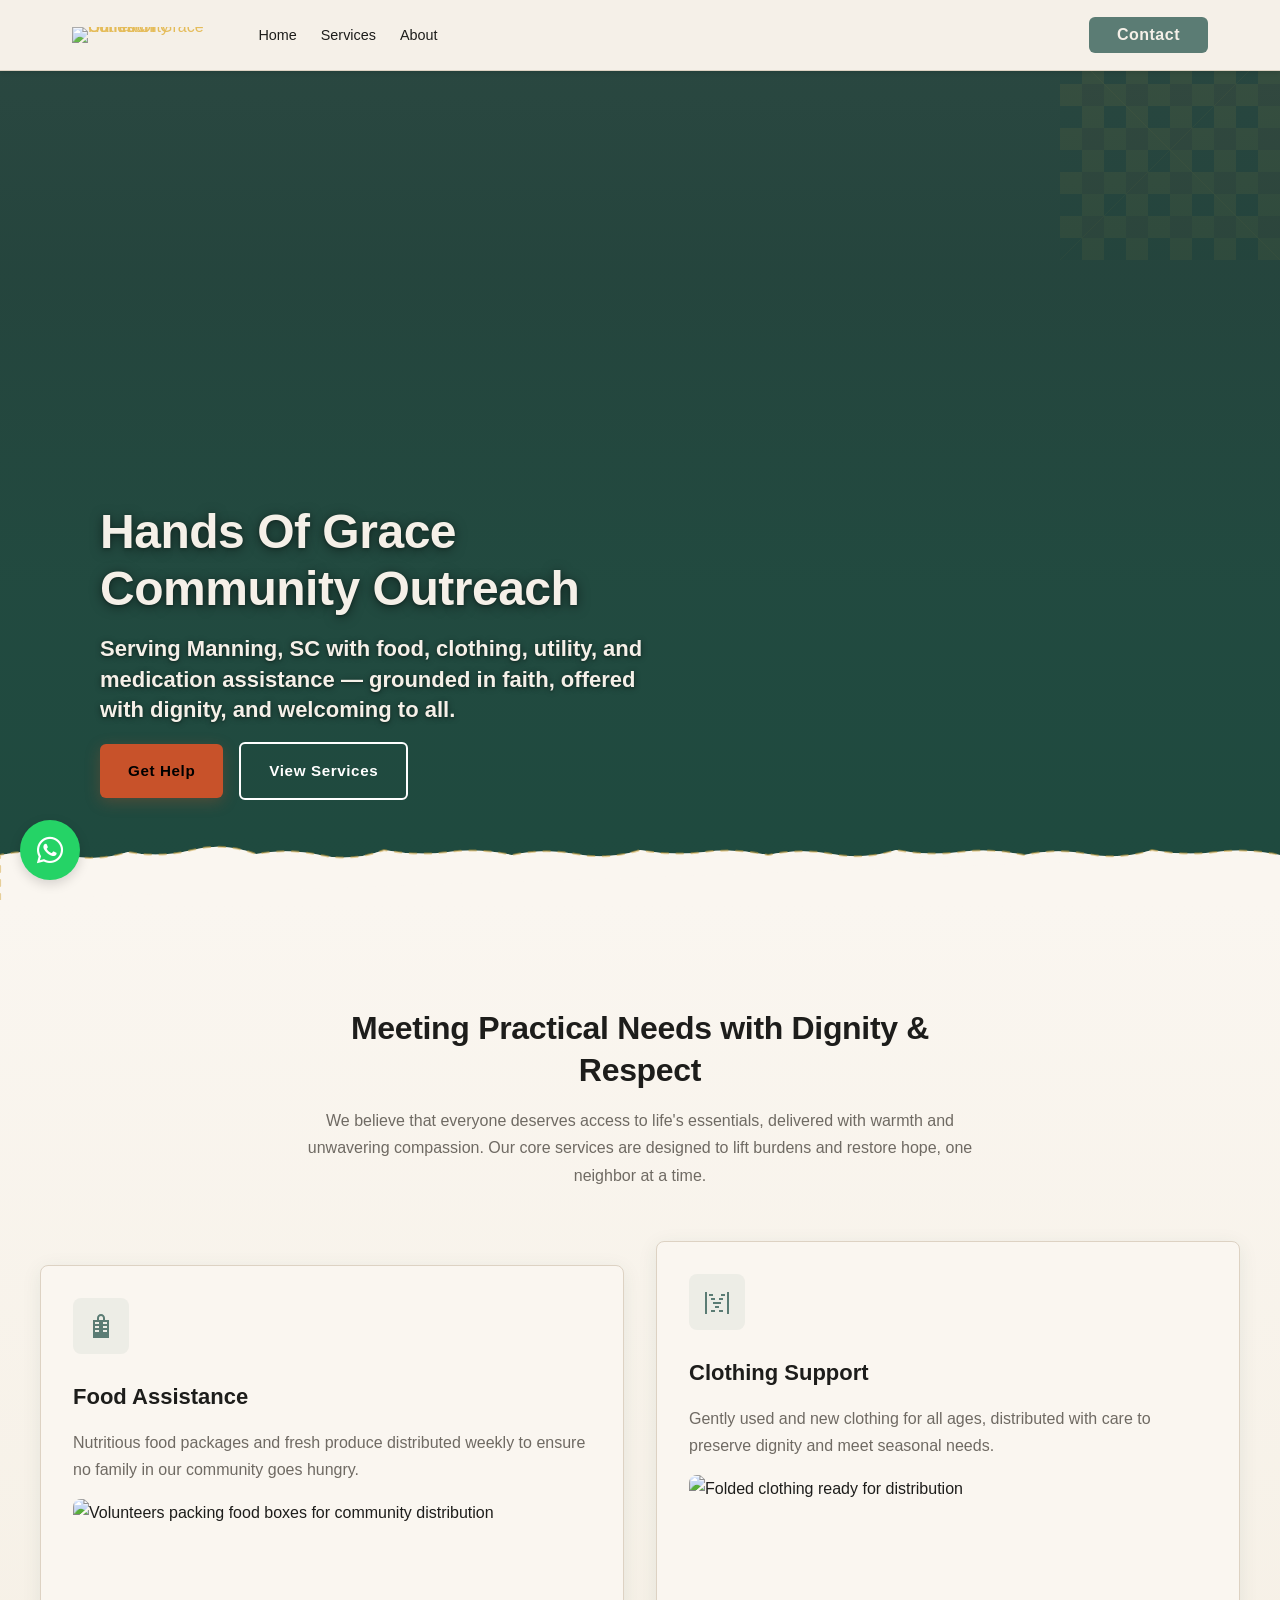
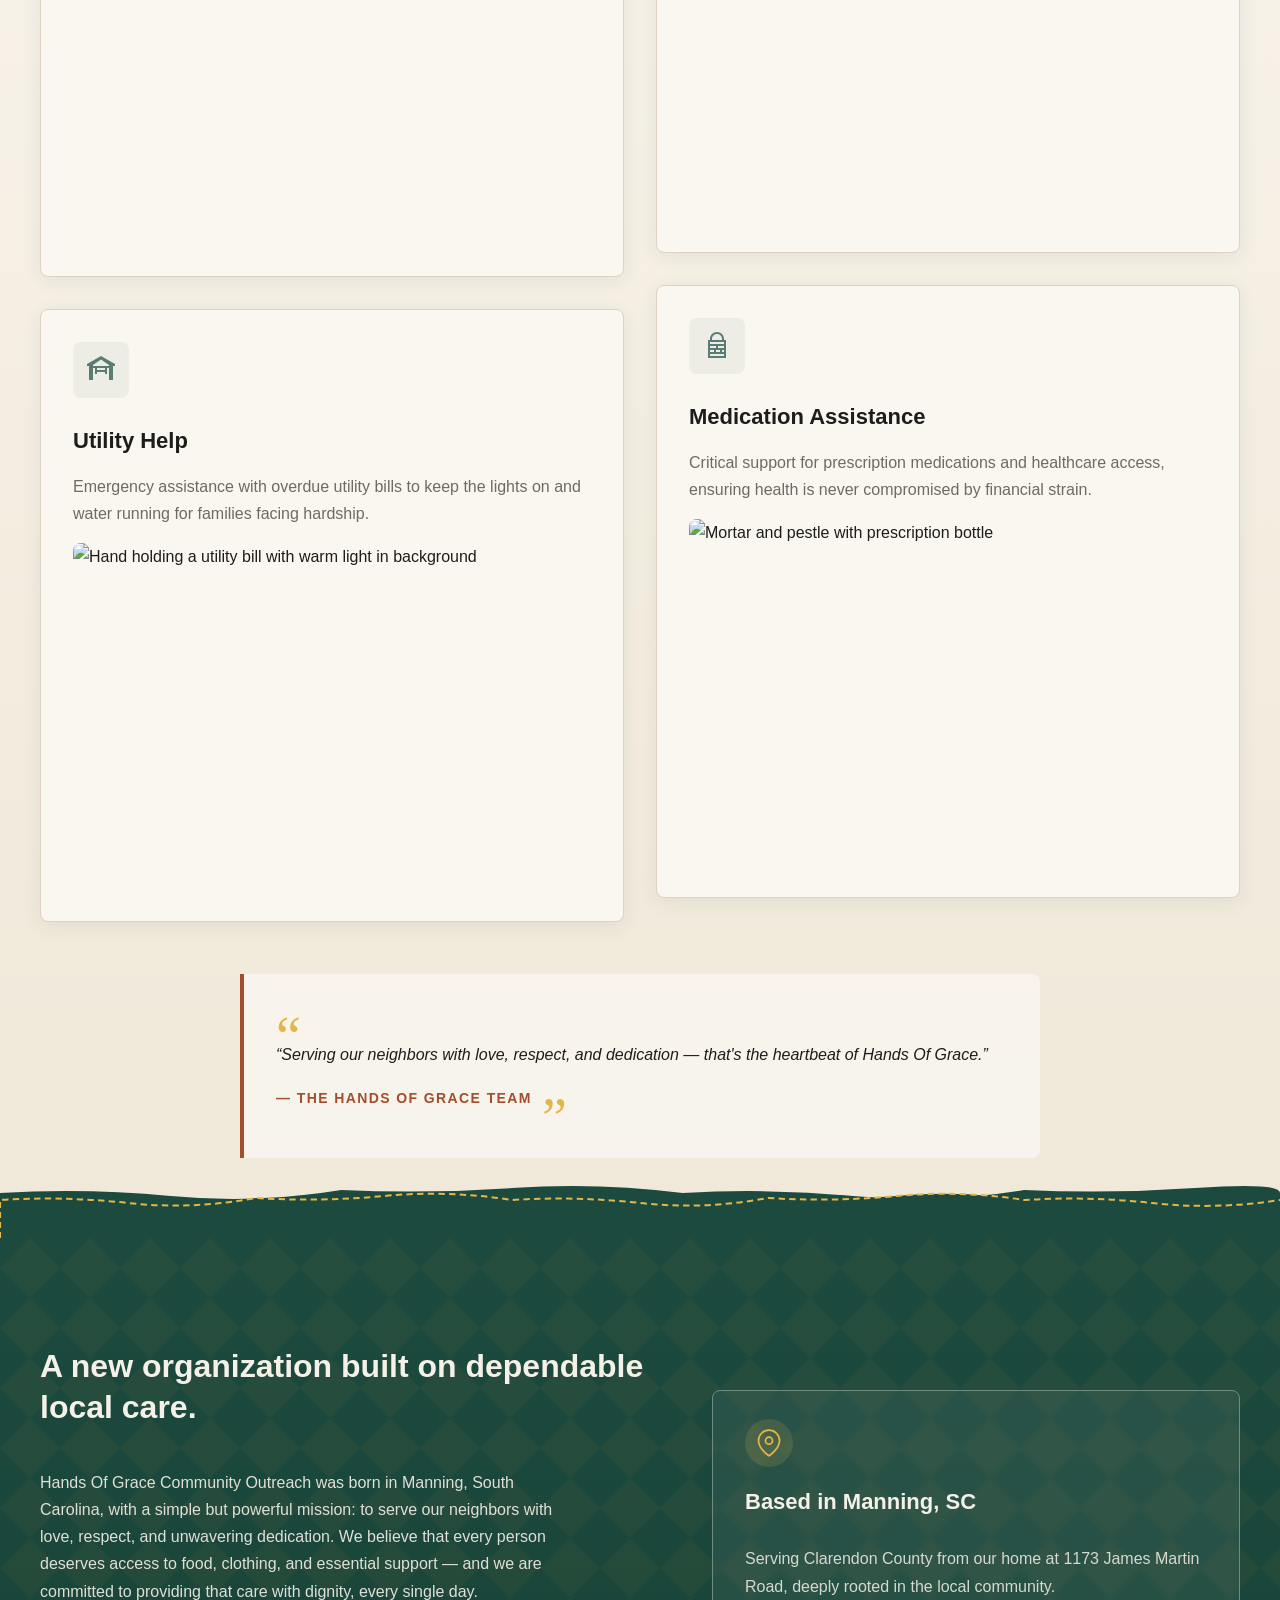
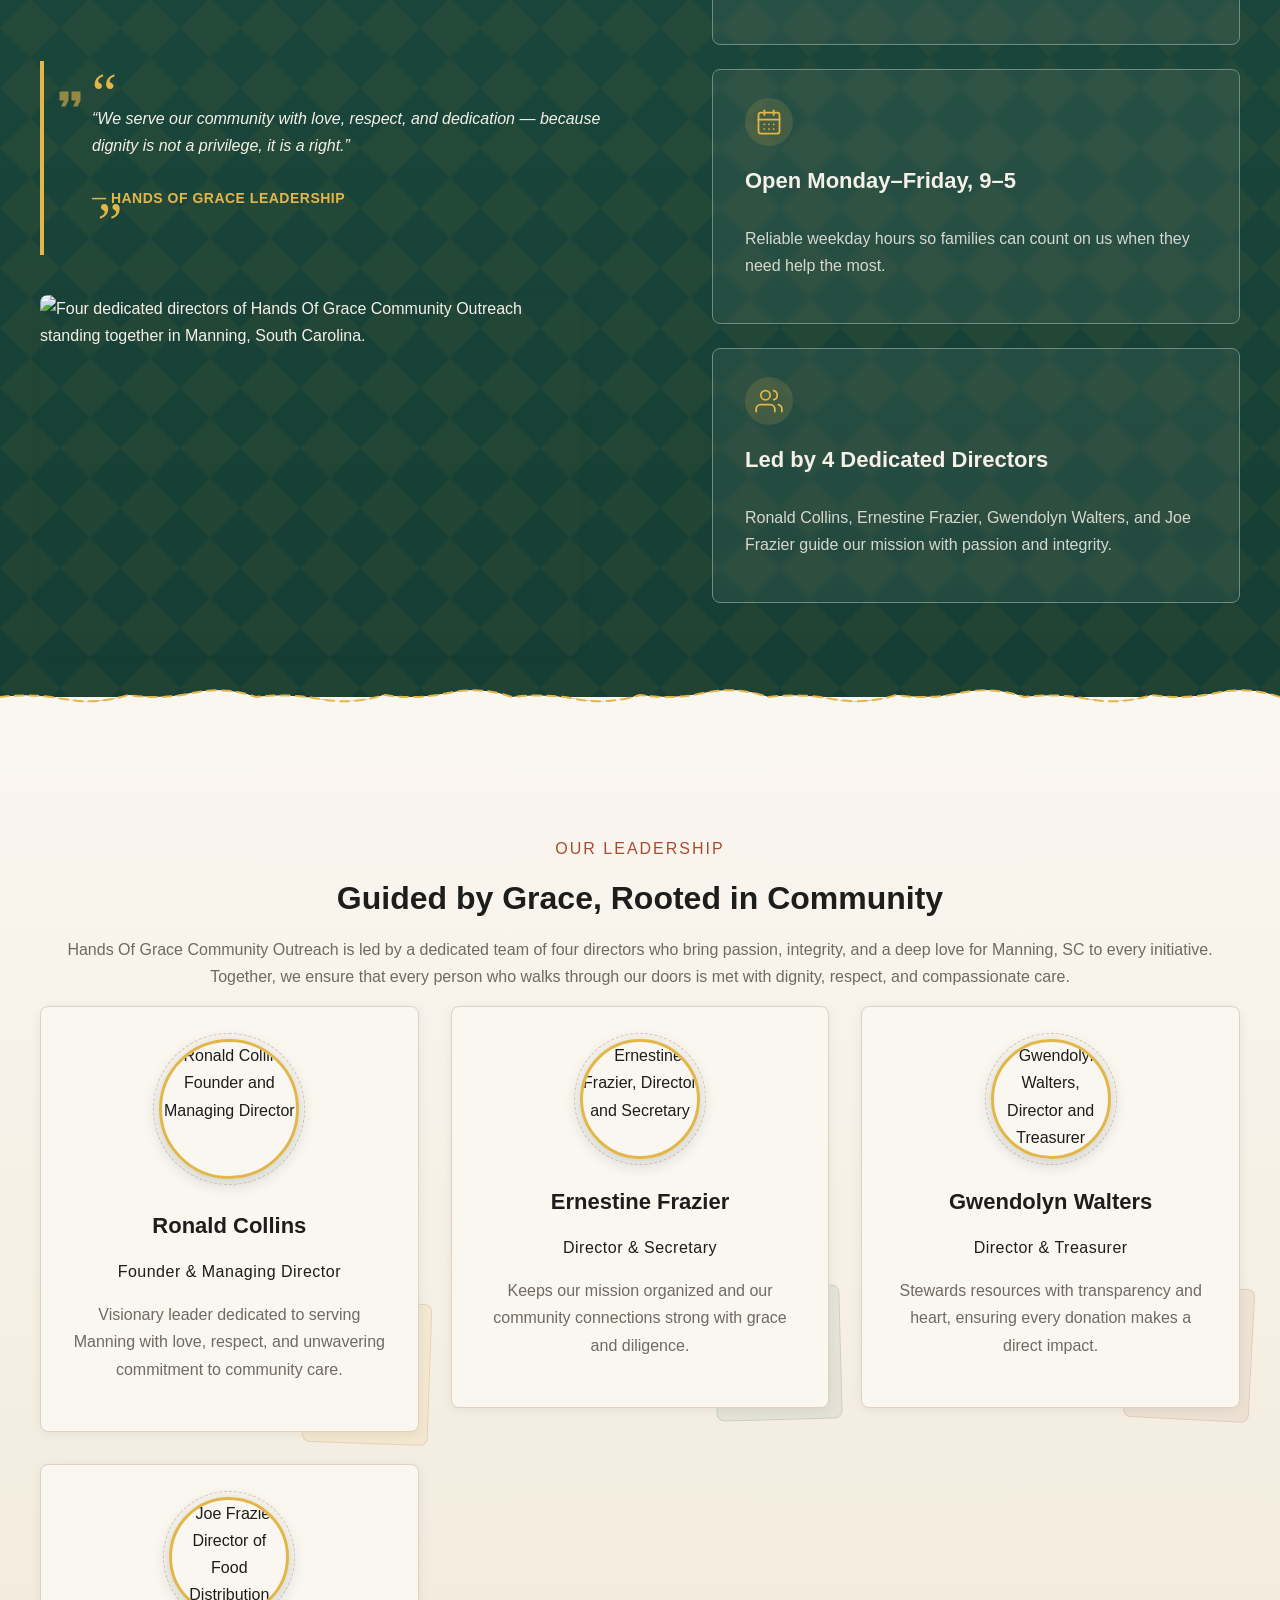
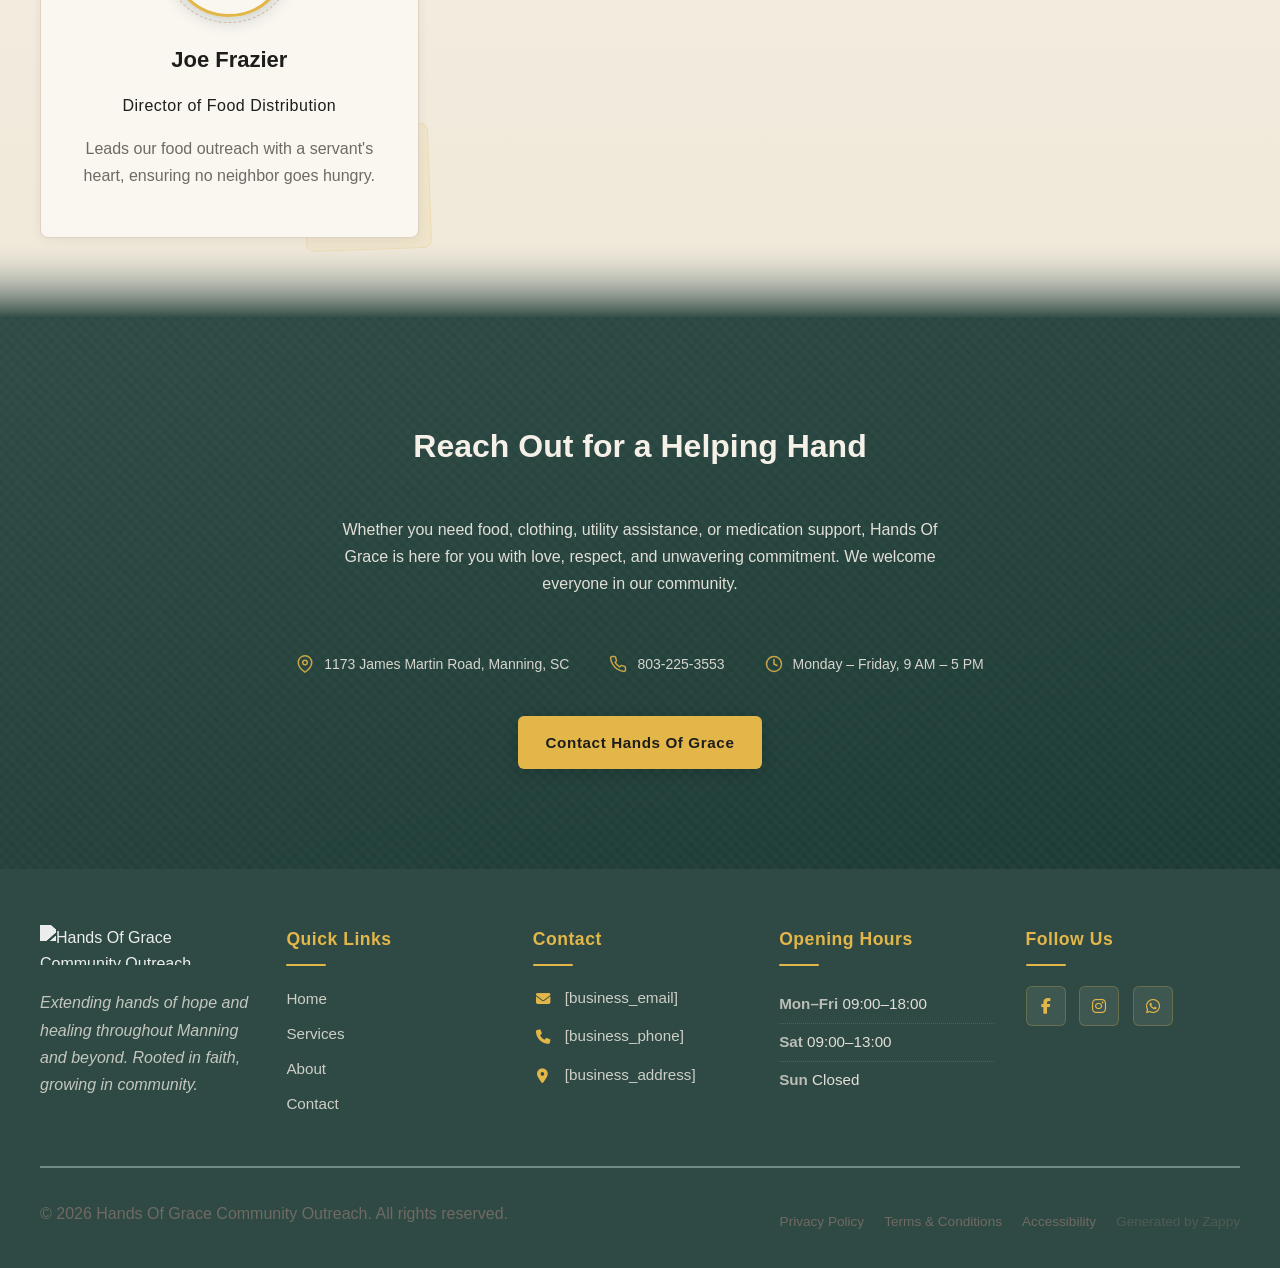
==== index.html @ a20f9c6c "Initial website commit" ====
<!DOCTYPE html>
<html lang="en">
<head>
    <meta charset="UTF-8">
    <meta name="viewport" content="width=device-width, initial-scale=1.0">
    <meta name="robots" content="index, follow">
    <title>Find Real Help &amp; Hope in Manning — Hands Of Grace Community Outreach</title>
    <meta name="description" content="Struggling to make ends meet? Hands Of Grace Community Outreach offers food, clothing, utility assistance, and medication help with dignity and love. Get support or volunteer today in Manning, SC.">
    <meta name="keywords" content="Community Outreach, Nonprofit / Social Services, food and clothing distribution, utility bill assistance Manning, faith-based community help">
    
    <!-- Favicons -->
    <link rel="icon" type="image/x-icon" href="/assets/favicon.ico">
    <link rel="icon" type="image/png" sizes="16x16" href="/assets/favicon-16x16.png">
    <link rel="icon" type="image/png" sizes="32x32" href="/assets/favicon-32x32.png">
    <link rel="icon" type="image/png" sizes="48x48" href="/assets/favicon-48x48.png">
    <link rel="icon" type="image/png" sizes="192x192" href="/assets/favicon-192x192.png">
    <link rel="icon" type="image/png" sizes="512x512" href="/assets/favicon-512x512.png">
    <link rel="apple-touch-icon" href="/assets/apple-touch-icon.png">
    <!-- Zappy Analytics -->
<script>
(function() {
  'use strict';
  
  // Configuration
  var config = {
    websiteId: 'fade9ce9-a3c8-4e25-b30e-6326c5cd1f2a',
    apiUrl: 'https://api.zappy5.com/api/analytics/track',
    sessionDuration: 30 * 60 * 1000, // 30 minutes
    visitorDuration: 30 * 24 * 60 * 60 * 1000, // 30 days
    trackPageViews: true,
    trackClicks: true,
    trackFormSubmissions: true
  };
  
  // Generate or retrieve persistent visitor ID (30 days)
  function getVisitorId() {
    var visitorKey = 'zappy_visitor_' + config.websiteId;
    var visitor = null;
    
    try {
      visitor = localStorage.getItem(visitorKey);
      if (visitor) {
        var visitorData = JSON.parse(visitor);
        var now = Date.now();
        
        // Check if visitor ID is still valid (30 days)
        if (now - visitorData.created < config.visitorDuration) {
          // Update last seen timestamp
          visitorData.lastSeen = now;
          localStorage.setItem(visitorKey, JSON.stringify(visitorData));
          return visitorData.id;
        }
      }
    } catch (e) {
      console.warn('Zappy Analytics: LocalStorage not available');
    }
    
    // Generate new visitor ID
    var newVisitorId = 'zv_' + Date.now() + '_' + Math.random().toString(36).substr(2, 9);
    
    try {
      localStorage.setItem(visitorKey, JSON.stringify({
        id: newVisitorId,
        created: Date.now(),
        lastSeen: Date.now()
      }));
    } catch (e) {
      // Continue without local storage
    }
    
    return newVisitorId;
  }
  
  // Generate or retrieve session ID (30 minutes)
  function getSessionId() {
    var sessionKey = 'zappy_session_' + config.websiteId;
    var session = null;
    
    try {
      session = sessionStorage.getItem(sessionKey);
      if (session) {
        var sessionData = JSON.parse(session);
        var now = Date.now();
        
        // Check if session is still valid
        if (now - sessionData.timestamp < config.sessionDuration) {
          // Update timestamp
          sessionData.timestamp = now;
          sessionStorage.setItem(sessionKey, JSON.stringify(sessionData));
          return sessionData.id;
        }
      }
    } catch (e) {
      console.warn('Zappy Analytics: SessionStorage not available');
    }
    
    // Generate new session ID
    var newSessionId = 'zs_' + Date.now() + '_' + Math.random().toString(36).substr(2, 9);
    
    try {
      sessionStorage.setItem(sessionKey, JSON.stringify({
        id: newSessionId,
        timestamp: Date.now()
      }));
    } catch (e) {
      // Continue without session storage
    }
    
    return newSessionId;
  }
  
  var visitorId = getVisitorId();
  var sessionId = getSessionId();
  
  // Track an event
  function trackEvent(eventType, data) {
    data = data || {};
    
    var eventData = {
      website_id: config.websiteId,
      event_type: eventType,
      page_path: window.location.pathname,
      referrer: document.referrer || 'direct',
      visitor_id: visitorId,
      session_id: sessionId,
      metadata: data
    };
    
    // Use sendBeacon if available (better for page unload events)
    if (navigator.sendBeacon) {
      var blob = new Blob([JSON.stringify(eventData)], { type: 'application/json' });
      navigator.sendBeacon(config.apiUrl, blob);
    } else {
      // Fallback to fetch
      fetch(config.apiUrl, {
        method: 'POST',
        headers: {
          'Content-Type': 'application/json'
        },
        body: JSON.stringify(eventData),
        keepalive: true
      }).catch(function(error) {
        console.warn('Zappy Analytics: Failed to track event', error);
      });
    }
  }
  
  // Track page view
  if (config.trackPageViews) {
    trackEvent('pageview', {
      title: document.title,
      url: window.location.href
    });
  }
  
  // Track clicks on important elements
  if (config.trackClicks) {
    document.addEventListener('click', function(e) {
      var target = e.target;
      
      // Track button clicks (counted as actions)
      if (target.tagName === 'BUTTON' || target.closest('button')) {
        var button = target.tagName === 'BUTTON' ? target : target.closest('button');
        trackEvent('click', {
          element: 'button',
          text: button.textContent.trim().substring(0, 100),
          id: button.id || null,
          class: button.className || null
        });
      }
      
      // Track link clicks (navigation - not counted as actions)
      else if (target.tagName === 'A' || target.closest('a')) {
        var link = target.tagName === 'A' ? target : target.closest('a');
        trackEvent('navigation', {
          element: 'link',
          text: link.textContent.trim().substring(0, 100),
          href: link.href,
          external: link.hostname !== window.location.hostname
        });
      }
    }, true);
  }
  
  // Track form submissions
  if (config.trackFormSubmissions) {
    document.addEventListener('submit', function(e) {
      var form = e.target;
      
      trackEvent('form_submit', {
        form_id: form.id || null,
        form_name: form.name || null,
        form_action: form.action || null,
        form_method: form.method || 'GET'
      });
    }, true);
  }
  
  // Track time on page (send on page unload)
  var pageLoadTime = Date.now();
  
  window.addEventListener('beforeunload', function() {
    var timeOnPage = Math.floor((Date.now() - pageLoadTime) / 1000); // in seconds
    
    trackEvent('page_unload', {
      time_on_page: timeOnPage,
      page_path: window.location.pathname
    });
  });
  
  // Expose tracking function globally for custom events
  window.zappyAnalytics = {
    track: trackEvent,
    getVisitorId: function() { return visitorId; },
    getSessionId: function() { return sessionId; }
  };
  
})();
</script>
<!-- End Zappy Analytics -->
    <meta property="og:title" content="Find Real Help &amp; Hope in Manning — Hands Of Grace Community Outreach">
    <meta property="og:description" content="Struggling to make ends meet? Hands Of Grace Community Outreach offers food, clothing, utility assistance, and medication help with dignity and love. Get support or volunteer today in Manning, SC.">
    <meta name="twitter:card" content="summary_large_image">
    <meta name="twitter:title" content="Find Real Help &amp; Hope in Manning — Hands Of Grace Community Outreach">
    <meta name="twitter:description" content="Struggling to make ends meet? Hands Of Grace Community Outreach offers food, clothing, utility assistance, and medication help with dignity and love. Get support or volunteer today in Manning, SC.">
    <meta property="og:type" content="website">
  <meta property="og:locale" content="en_US">
  
  
  
  
  
  <link rel="stylesheet" href="https://cdnjs.cloudflare.com/ajax/libs/font-awesome/6.4.0/css/all.min.css">
  <style>
    .skip-link { position: absolute; top: 0; left: 0; transform: translateY(-200%); padding: 12px 18px; background: var(--bg-dark, #1a1a1a); color: var(--text-light, #fff); font-weight: 600; border-radius: 0 0 8px 0; z-index: 10000; }
    .skip-link:focus { transform: none; outline: 2px solid var(--ring, #fff); outline-offset: 2px; }
    :focus-visible { outline: 2px solid var(--ring, currentColor); outline-offset: 3px; }
  </style>


  
    <!-- Favicons -->
    <link rel="icon" type="image/x-icon" href="/assets/favicon.ico">
    <link rel="icon" type="image/png" sizes="16x16" href="/assets/favicon-16x16.png">
    <link rel="icon" type="image/png" sizes="32x32" href="/assets/favicon-32x32.png">
    <link rel="icon" type="image/png" sizes="48x48" href="/assets/favicon-48x48.png">
    <link rel="icon" type="image/png" sizes="192x192" href="/assets/favicon-192x192.png">
    <link rel="icon" type="image/png" sizes="512x512" href="/assets/favicon-512x512.png">
    <link rel="apple-touch-icon" href="/assets/apple-touch-icon.png">
    <!-- Cookie Consent -->
    <link rel="stylesheet" href="https://cdn.jsdelivr.net/npm/vanilla-cookieconsent@3/dist/cookieconsent.css">
    <script src="https://cdn.jsdelivr.net/npm/vanilla-cookieconsent@3/dist/cookieconsent.umd.js"></script>
    <!-- Mickidum Accessibility Toolbar -->
    <script src="https://cdn.jsdelivr.net/gh/mickidum/acc_toolbar/acctoolbar/acctoolbar.min.js"></script>
    <link rel="stylesheet" href="/styles.css">
    <script>window.ZAPPY_WEBSITE_ID = "fade9ce9-a3c8-4e25-b30e-6326c5cd1f2a"; window.ZAPPY_API_BASE = "https://api.zappy5.com";</script>

    <style id="zappy-dropdown-submenu-styles">
      /* ========== DESKTOP DROPDOWN SUBMENU STYLES ========== */
      /* Base styles for dropdown submenus - parent must be positioned */
      .nav-menu li:has(.sub-menu), nav li:has(.sub-menu), .navbar li:has(.sub-menu), #navMenu li:has(.sub-menu) { position: relative; }
      /* Submenu base - hidden by default */
      .nav-menu .sub-menu, nav .sub-menu, .navbar .sub-menu, #navMenu .sub-menu { display: block !important; position: absolute !important; top: 100%; left: 0; min-width: 220px; background: white; border-radius: 8px; box-shadow: 0 8px 25px rgba(0,0,0,0.15); padding: 8px 0; opacity: 0; visibility: hidden; transform: translateY(10px); transition: all 0.3s ease; z-index: 1000; list-style: none; pointer-events: none; }
      /* CRITICAL: Desktop hover styles to show dropdown */
      .nav-menu li:hover > .sub-menu, nav li:hover > .sub-menu, .navbar li:hover > .sub-menu, #navMenu li:hover > .sub-menu { opacity: 1 !important; visibility: visible !important; transform: translateY(0) !important; pointer-events: auto !important; }
      /* Submenu item styling */
      .sub-menu li { list-style: none; margin: 0; padding: 0; }
      .sub-menu a { display: block !important; padding: 10px 16px !important; color: var(--text-dark, #333) !important; font-weight: 500; text-decoration: none; white-space: nowrap; transition: background-color 0.2s; }
      .sub-menu .zappy-nav-child > a { padding-left: 28px !important; font-size: 0.9em !important; opacity: 0.85 !important; }
      [dir="rtl"] .sub-menu .zappy-nav-child > a, html[lang="he"] .sub-menu .zappy-nav-child > a, html[lang="ar"] .sub-menu .zappy-nav-child > a { padding-left: 10px !important; padding-right: 28px !important; }
      .sub-menu .zappy-nav-parent > a { font-weight: 600 !important; }
      .sub-menu a:hover { background-color: #f5f5f5; }
      /* RTL (Hebrew/Arabic) dropdown positioning */
      [dir="rtl"] .nav-menu .sub-menu, [dir="rtl"] nav .sub-menu, [dir="rtl"] .navbar .sub-menu, html[lang="he"] .nav-menu .sub-menu, html[lang="he"] nav .sub-menu, html[lang="he"] .navbar .sub-menu, html[lang="ar"] .nav-menu .sub-menu, html[lang="ar"] nav .sub-menu, html[lang="ar"] .navbar .sub-menu { left: auto !important; right: 0 !important; }
      /* Hide empty dropdown menus (exclude catalog sub-menus that use <a> children instead of <li>) */
      .sub-menu:empty, .sub-menu:not(:has(li:not(.zappy-hidden-menu-item))):not(:has(> a)), .sub-menu:not(:has(li)):not(:has(> a)) { display: none !important; opacity: 0 !important; visibility: hidden !important; pointer-events: none !important; }
      /* Desktop: show submenu on Menu Group hover */
      li:has(.menu-group-title):hover > .sub-menu { opacity: 1 !important; visibility: visible !important; transform: translateY(0) !important; pointer-events: auto !important; }
      /* Menu Group title styling */
      .nav-menu > li > .menu-group-title, #navMenu > li > .menu-group-title { display: inline-block; padding: 0.5rem 1rem; cursor: default; user-select: none; }
      
      /* ========== MOBILE SUBMENU STYLES ========== */
      @media (max-width: 768px) {
        .nav-menu .sub-menu, nav .sub-menu, .navbar .sub-menu, #navMenu .sub-menu { position: static !important; transform: none !important; box-shadow: none !important; background: transparent !important; max-height: 0; overflow: hidden; opacity: 0; visibility: hidden; transition: max-height 0.3s ease, opacity 0.3s ease; padding: 0 !important; border-radius: 0 !important; }
        .navbar .sub-menu.mobile-expanded, .nav-menu .sub-menu.mobile-expanded, #navMenu .sub-menu.mobile-expanded { max-height: none !important; overflow-y: visible !important; opacity: 1 !important; visibility: visible !important; padding: 8px 0 8px 16px !important; }
        [dir="rtl"] .sub-menu.mobile-expanded, html[lang="he"] .sub-menu.mobile-expanded { padding: 8px 16px 8px 0 !important; }
        /* Disable hover behavior on mobile */
        .nav-menu li:hover > .sub-menu, nav li:hover > .sub-menu, .navbar li:hover > .sub-menu, #navMenu li:hover > .sub-menu { opacity: 0; visibility: hidden; pointer-events: none; }
        .nav-menu li > .sub-menu.mobile-expanded, nav li > .sub-menu.mobile-expanded, .navbar li > .sub-menu.mobile-expanded, #navMenu li > .sub-menu.mobile-expanded { opacity: 1 !important; visibility: visible !important; pointer-events: auto !important; }
        .nav-menu li:has(.sub-menu), nav li:has(.sub-menu), .navbar li:has(.sub-menu), #navMenu li:has(.sub-menu) { display: flex !important; flex-wrap: wrap !important; align-items: center !important; position: relative !important; min-height: 44px !important; }
        .nav-menu li:has(.sub-menu) > a, nav li:has(.sub-menu) > a, .navbar li:has(.sub-menu) > a, #navMenu li:has(.sub-menu) > a { flex: 1 !important; min-width: 0 !important; }
        .nav-menu li:has(.sub-menu) > .menu-group-title, nav li:has(.sub-menu) > .menu-group-title, .navbar li:has(.sub-menu) > .menu-group-title, #navMenu li:has(.sub-menu) > .menu-group-title { flex: 1 !important; min-width: 0 !important; padding: 0 !important; line-height: inherit !important; }
        .nav-menu li:has(.sub-menu) > .sub-menu, nav li:has(.sub-menu) > .sub-menu, .navbar li:has(.sub-menu) > .sub-menu, #navMenu li:has(.sub-menu) > .sub-menu { flex-basis: 100% !important; width: 100% !important; }
        .nav-menu li:has(.sub-menu) > a [class*="chevron"], .nav-menu li:has(.sub-menu) > a [class*="arrow"], .nav-menu li:has(.sub-menu) > a .fa-chevron-down, .nav-menu li:has(.sub-menu) > a .fa-angle-down, nav li:has(.sub-menu) > a [class*="chevron"], nav li:has(.sub-menu) > a [class*="arrow"], #navMenu li:has(.sub-menu) > a [class*="chevron"], #navMenu li:has(.sub-menu) > a [class*="arrow"] { display: none !important; visibility: hidden !important; }
        .mobile-submenu-toggle { display: flex !important; align-items: center !important; justify-content: center !important; width: 44px !important; height: auto !important; background: transparent !important; border: none !important; cursor: pointer !important; color: var(--text-dark) !important; position: static !important; flex-shrink: 0 !important; align-self: stretch !important; z-index: 2 !important; padding: 0 !important; margin: 0 !important; }
        .mobile-submenu-toggle::after { content: '' !important; width: 0 !important; height: 0 !important; border-left: 6px solid transparent !important; border-right: 6px solid transparent !important; border-top: 7px solid currentColor !important; transition: transform 0.3s ease !important; }
        .mobile-submenu-toggle.expanded::after { transform: rotate(180deg) !important; }
        .sub-menu a { padding: 10px 0 !important; display: block !important; color: var(--text-dark) !important; white-space: normal !important; }
        .sub-menu .zappy-nav-child > a { padding-left: 28px !important; font-size: 0.9em !important; opacity: 0.85 !important; }
        [dir="rtl"] .sub-menu .zappy-nav-child > a, html[lang="he"] .sub-menu .zappy-nav-child > a, html[lang="ar"] .sub-menu .zappy-nav-child > a { padding-left: 0 !important; padding-right: 28px !important; }
        .sub-menu .zappy-nav-parent > a { font-weight: 600 !important; }
        .nav-menu.active, #navMenu.active { max-width: 100vw !important; overflow-x: hidden !important; box-sizing: border-box !important; }
        .navbar .sub-menu li a, nav.navbar .sub-menu li a, .zappy-products-dropdown .sub-menu a { color: var(--text-dark) !important; }
      }
      @media (min-width: 769px) { .mobile-submenu-toggle { display: none !important; } }
    </style>

    <style id="zappy-widget-visibility">
      html[dir="rtl"] .whatsapp-float { right: 20px !important; left: auto !important; }
      html[dir="ltr"] .whatsapp-float, html:not([dir]) .whatsapp-float { left: 20px !important; right: auto !important; }
      html[dir="rtl"] #mic-access-tool-general-button, html[dir="rtl"] .mic-access-tool-general-button,
      html[dir="rtl"] #mic-init-access-tool .mic-access-tool-general-button,
      html[dir="rtl"] #mic-init-access-tool #mic-access-tool-general-button,
      html[dir="rtl"] ._access-icon { left: 20px !important; right: auto !important; }
      html[dir="ltr"] #mic-access-tool-general-button, html[dir="ltr"] .mic-access-tool-general-button,
      html[dir="ltr"] #mic-init-access-tool .mic-access-tool-general-button,
      html[dir="ltr"] #mic-init-access-tool #mic-access-tool-general-button,
      html[dir="ltr"] ._access-icon,
      html:not([dir]) #mic-access-tool-general-button, html:not([dir]) .mic-access-tool-general-button,
      html:not([dir]) #mic-init-access-tool .mic-access-tool-general-button,
      html:not([dir]) #mic-init-access-tool #mic-access-tool-general-button,
      html:not([dir]) ._access-icon { right: 20px !important; left: auto !important; }
      @media (max-width: 768px) { .whatsapp-float { display: flex !important; } }
      @media (min-width: 769px) { .whatsapp-float { display: flex !important; } }
      @media (max-width: 768px) {
        #mic-access-tool-general-button, .mic-access-tool-general-button,
        #mic-init-access-tool .mic-access-tool-general-button, #mic-init-access-tool #mic-access-tool-general-button,
        ._access-icon { display: flex !important; visibility: visible !important; opacity: 1 !important; pointer-events: auto !important; }
        #mic-access-tool-box.opened-mic-access-tool, .mic-access-tool-box.opened-mic-access-tool,
        #mic-init-access-tool #mic-access-tool-box.opened-mic-access-tool {
          visibility: visible !important; opacity: 1 !important; pointer-events: auto !important;
        }
      }
      @media (min-width: 769px) {
        #mic-access-tool-general-button, .mic-access-tool-general-button,
        #mic-init-access-tool .mic-access-tool-general-button, #mic-init-access-tool #mic-access-tool-general-button,
        ._access-icon { display: flex !important; visibility: visible !important; opacity: 1 !important; pointer-events: auto !important; }
        #mic-access-tool-box.opened-mic-access-tool, .mic-access-tool-box.opened-mic-access-tool,
        #mic-init-access-tool #mic-access-tool-box.opened-mic-access-tool {
          visibility: visible !important; opacity: 1 !important; pointer-events: auto !important;
        }
      }
    </style>
</head>
<body>
<a class="skip-link" href="#main">Skip to main content</a>
  <nav class="navbar">
  <button class="mobile-toggle" id="mobileToggle" aria-label="Menu">
    <svg class="hamburger-icon" width="24" height="24" viewBox="0 0 24 24" fill="none">
      <path d="M3 12h18M3 6h18M3 18h18" stroke="currentColor" stroke-width="2" stroke-linecap="round"></path>
    </svg>
    <svg class="close-icon" width="24" height="24" viewBox="0 0 24 24" fill="none" style="display: none;">
      <path d="M18 6L6 18M6 6l12 12" stroke="currentColor" stroke-width="2" stroke-linecap="round"></path>
    </svg>
  </button>
  
  <button class="phone-header-btn" data-phone="[business_phone]" aria-label="Call">
    <svg width="20" height="20" viewBox="0 0 24 24" fill="currentColor">
      <path d="M22 16.92v3a2 2 0 0 1-2.18 2 19.79 19.79 0 0 1-8.63-3.07 19.5 19.5 0 0 1-6-6 19.79 19.79 0 0 1-3.07-8.67A2 2 0 0 1 4.11 2h3a2 2 0 0 1 2 1.72 12.84 12.84 0 0 0 .7 2.81 2 2 0 0 1-.45 2.11L8.09 9.91a16 16 0 0 0 6 6l1.27-1.27a2 2 0 0 1 2.11-.45 12.84 12.84 0 0 0 2.81.7A2 2 0 0 1 22 16.92z"></path>
    </svg>
  </button>

  <div class="nav-container">
    <div class="nav-brand">
      <a href="/" class="logo-link"><img class="logo" src="/assets/site-home-image-1.webp" alt="Hands Of Grace Community Outreach"></a>
    </div>
    
    <ul class="nav-menu" id="navMenu"><li><a href="/">Home</a></li><li><a href="/services">Services</a></li><li><a href="/about">About</a></li></ul>
    
    <div class="nav-cta-container">
      <a href="/contact" class="nav-cta-btn">Contact</a>
    </div>
  </div>
</nav>
<script>

// Navbar Mobile Menu Toggle and Contrast Fix
(function() {
  // Use 'load' event instead of 'DOMContentLoaded' to ensure we run AFTER all other scripts
  window.addEventListener('load', function() {
    
    // FIX MOBILE BUTTON CONTRAST
    // Detect navbar background color and apply contrasting color to mobile buttons
    const navbar = document.querySelector('.navbar, nav, header');
    if (!navbar) {
      console.log('[Navbar] Navbar element not found');
      return;
    }
    
    // DECLARE VARIABLES EARLY to avoid Temporal Dead Zone errors
    // These are used in multiple places below
    let mobileToggle = document.getElementById('mobileToggle') ||
                       document.querySelector('.mobile-toggle') ||
                       document.querySelector('.hamburger') ||
                       document.querySelector('.hamburger-menu') ||
                       document.querySelector('.menu-toggle') ||
                       document.querySelector('.burger-menu') ||
                       document.querySelector('[aria-label="Menu"]') ||
                       document.querySelector('[aria-label="תפריט"]');
    
    const phoneBtn = document.querySelector('.phone-header-btn');
    
    const computedStyle = window.getComputedStyle(navbar);
    let bgColor = computedStyle.backgroundColor;
    
    console.log('[Navbar] Initial navbar background:', bgColor);
    
    // Check if background is transparent or rgba with 0 alpha
    const isTransparent = bgColor === 'transparent' || 
                         bgColor === 'rgba(0, 0, 0, 0)' ||
                         (bgColor.startsWith('rgba') && bgColor.includes(', 0)'));
    
    if (isTransparent) {
      // Check for background-image or gradient
      const bgImage = computedStyle.backgroundImage;
      if (bgImage && bgImage !== 'none') {
        console.log('[Navbar] Navbar has background image/gradient, using dark text');
        bgColor = 'rgb(240, 240, 240)'; // Assume light background
      } else {
        // Transparent navbar - check body background
        const bodyBg = window.getComputedStyle(document.body).backgroundColor;
        console.log('[Navbar] Navbar transparent, using body background:', bodyBg);
        bgColor = bodyBg;
      }
    }
    
    // Calculate luminance to determine if background is light or dark
    const rgb = bgColor.match(/\d+/g);
    if (rgb && rgb.length >= 3) {
      const r = parseInt(rgb[0]);
      const g = parseInt(rgb[1]);
      const b = parseInt(rgb[2]);
      const luminance = (0.299 * r + 0.587 * g + 0.114 * b) / 255;
      
      // Mobile button colors are set by Claude's AI-generated CSS (same as .nav-menu a)
      // No dynamic color overrides needed - colors come from the generated navbar CSS
      console.log('[Navbar] Mobile button colors preserved from Claude CSS (luminance:', luminance.toFixed(2) + ')');
      
      // FIX ICON SIZES - Ensure SVGs are properly sized and visible
      // INJECT CRITICAL CSS TO OVERRIDE ANY CONFLICTING RULES
      const criticalCSS = document.createElement('style');
      criticalCSS.id = 'zappy-mobile-nav-fix';
      const htmlLang = document.documentElement.lang || 'en';
      const htmlDir = document.documentElement.dir || 'ltr';
      // Check both dir attribute AND lang for RTL detection
      // dir="rtl" is the most reliable indicator
      const isRTL = htmlDir === 'rtl' || htmlLang === 'he' || htmlLang === 'ar';
      
      criticalCSS.textContent = `
        /* Hide mobile buttons on desktop, show only on mobile */
        @media (min-width: 769px) {
          .mobile-toggle,
          .phone-header-btn {
            display: none !important;
          }
        }
        
        /* Show and position mobile buttons correctly on mobile */
        @media (max-width: 768px) {
          .navbar,
          nav.navbar {
            min-height: 70px !important;
          }

          .mobile-toggle,
          .phone-header-btn {
            position: absolute !important;
            top: 0 !important;
            bottom: 0 !important;
            margin-top: auto !important;
            margin-bottom: auto !important;
            transform: none !important;
            z-index: 1001 !important;
            display: flex !important;
            align-items: center !important;
            justify-content: center !important;
            width: 36px !important;
            height: 36px !important;
            border-radius: 50% !important;
            border: none !important;
            cursor: pointer !important;
            padding: 6px !important;
            background: none !important;
            color: var(--nav-text, var(--text-dark)) !important;
            touch-action: manipulation !important;
            -webkit-tap-highlight-color: transparent !important;
          }

          html[data-zappy-site-type="ecommerce"] .phone-header-btn,
          body[data-zappy-site-type="ecommerce"] .phone-header-btn,
          html[data-zappy-site-type="ecommerce"] header .phone-header-btn,
          html[data-zappy-site-type="ecommerce"] nav .phone-header-btn {
            display: none !important;
            visibility: hidden !important;
            width: 0 !important;
            height: 0 !important;
            min-width: 0 !important;
            overflow: hidden !important;
          }
          
          /* LTR positioning (default): hamburger LEFT, phone RIGHT */
          html:not([dir="rtl"]):not([lang="he"]):not([lang="ar"]) .mobile-toggle,
          html[dir="ltr"] .mobile-toggle {
            left: 12px !important;
            right: auto !important;
          }
          html:not([dir="rtl"]):not([lang="he"]):not([lang="ar"]) .phone-header-btn,
          html[dir="ltr"] .phone-header-btn {
            right: 12px !important;
            left: auto !important;
          }
          
          /* RTL positioning: hamburger RIGHT, phone LEFT */
          html[dir="rtl"] .mobile-toggle,
          html[lang="he"] .mobile-toggle,
          html[lang="ar"] .mobile-toggle {
            right: 12px !important;
            left: auto !important;
          }
          html[dir="rtl"] .phone-header-btn,
          html[lang="he"] .phone-header-btn,
          html[lang="ar"] .phone-header-btn {
            left: 12px !important;
            right: auto !important;
          }
          
          /* CRITICAL: Ensure nav-container has min-height on mobile */
          /* All children are positioned absolutely/fixed on mobile, so height:auto collapses to 0 */
          .nav-container {
            min-height: 70px !important;
            position: relative !important;
          }
          
          /* Ensure SVG icons are properly sized and inherit color */
          .mobile-toggle svg,
          .phone-header-btn svg {
            width: 24px !important;
            height: 24px !important;
            /* Don't force display - let JavaScript control hamburger/close toggle */
          }
          
          /* Reset nav-cta-container on mobile - remove desktop box-shadow/padding */
          /* that creates a visible ghost box when CTA button is hidden */
          .nav-cta-container {
            box-shadow: none !important;
            padding: 0 !important;
          }
          
          /* Hide nav-cta-container entirely on mobile when there's no lang-switcher */
          /* (only the CTA button is inside, and it's hidden on mobile) */
          .nav-cta-container:not(:has(.lang-switcher)) {
            display: none !important;
          }
          
          /* CRITICAL: Prevent hero image fade gradient from bleeding over headline text */
          /* The .image-fade-gradient has bottom: -30px (extends below parent) */
          /* On mobile stacked layout, this overlaps the h1 text below the image */
          .hero-image-column {
            overflow: hidden !important;
          }
          .image-fade-gradient {
            bottom: 0 !important;
          }
          
          /* Hide desktop language switcher on mobile - hamburger menu handles it */
          /* High specificity to override stored CSS */
          .lang-switcher,
          .nav-cta-container .lang-switcher,
          .nav-container .lang-switcher,
          .navbar .lang-switcher,
          .navbar .nav-cta-container .lang-switcher {
            display: none !important;
          }
        }
      `;
      
      // Remove existing fix if present and inject new one
      const existing = document.getElementById('zappy-mobile-nav-fix');
      if (existing) existing.remove();
      document.head.appendChild(criticalCSS);
      
      console.log('[Navbar] Critical CSS injected for mobile nav positioning');
      
      // ONLY apply inline positioning styles on mobile viewport
      // On desktop, the CSS handles hiding these buttons with display: none
      // Inline styles were breaking desktop layout by overriding CSS
      const isMobileViewport = window.innerWidth <= 768;
      
      if (mobileToggle) {
        // Icon sizing applies to all viewports for consistency
        const hamburgerIcon = mobileToggle.querySelector('.hamburger-icon');
        const closeIcon = mobileToggle.querySelector('.close-icon');
        
        if (hamburgerIcon) {
          hamburgerIcon.style.setProperty('width', '24px', 'important');
          hamburgerIcon.style.setProperty('height', '24px', 'important');
          hamburgerIcon.style.setProperty('display', 'block', 'important'); // Show hamburger by default
        }
        if (closeIcon) {
          closeIcon.style.setProperty('width', '24px', 'important');
          closeIcon.style.setProperty('height', '24px', 'important');
          closeIcon.style.setProperty('display', 'none', 'important'); // Hide close icon by default
        }
        
        // ONLY set positioning inline styles on mobile
        if (isMobileViewport) {
          mobileToggle.style.setProperty('position', 'absolute', 'important');
          mobileToggle.style.setProperty('top', '0', 'important');
          mobileToggle.style.setProperty('bottom', '0', 'important');
          mobileToggle.style.setProperty('margin-top', 'auto', 'important');
          mobileToggle.style.setProperty('margin-bottom', 'auto', 'important');
          mobileToggle.style.setProperty('transform', 'none', 'important');
          mobileToggle.style.setProperty('z-index', '1001', 'important');
          
          // Clear any inline left/right so CSS can take over based on html[dir]
          mobileToggle.style.removeProperty('left');
          mobileToggle.style.removeProperty('right');
          
          console.log('[Navbar] Mobile toggle positioning applied (mobile viewport)');
        } else {
          // On desktop, clear any positioning styles to let CSS handle it
          mobileToggle.style.removeProperty('position');
          mobileToggle.style.removeProperty('top');
          mobileToggle.style.removeProperty('transform');
          mobileToggle.style.removeProperty('z-index');
          mobileToggle.style.removeProperty('left');
          mobileToggle.style.removeProperty('right');
          console.log('[Navbar] Desktop viewport - cleared mobile toggle inline positioning');
        }
      }
      
      if (phoneBtn) {
        // Icon sizing applies to all viewports
        const phoneIcon = phoneBtn.querySelector('svg');
        if (phoneIcon) {
          phoneIcon.style.width = '24px';
          phoneIcon.style.height = '24px';
          phoneIcon.setAttribute('width', '24');
          phoneIcon.setAttribute('height', '24');
        }
        
        // ONLY set positioning inline styles on mobile
        if (isMobileViewport) {
          phoneBtn.style.setProperty('position', 'absolute', 'important');
          phoneBtn.style.setProperty('top', '0', 'important');
          phoneBtn.style.setProperty('bottom', '0', 'important');
          phoneBtn.style.setProperty('margin-top', 'auto', 'important');
          phoneBtn.style.setProperty('margin-bottom', 'auto', 'important');
          phoneBtn.style.setProperty('transform', 'none', 'important');
          phoneBtn.style.setProperty('z-index', '1001', 'important');
          
          // Clear any inline left/right so CSS can take over based on html[dir]
          phoneBtn.style.removeProperty('left');
          phoneBtn.style.removeProperty('right');
          
          console.log('[Navbar] Phone button positioning applied (mobile viewport)');
        } else {
          // On desktop, clear any positioning styles to let CSS handle it
          phoneBtn.style.removeProperty('position');
          phoneBtn.style.removeProperty('top');
          phoneBtn.style.removeProperty('transform');
          phoneBtn.style.removeProperty('z-index');
          phoneBtn.style.removeProperty('left');
          phoneBtn.style.removeProperty('right');
          console.log('[Navbar] Desktop viewport - cleared phone button inline positioning');
        }
      }
    } else {
      console.log('[Navbar] Could not parse background color:', bgColor);
    }
    
    // MOBILE MENU TOGGLE
    // Re-query in case DOM changed (mobileToggle already declared at top of function)
    mobileToggle = document.getElementById('mobileToggle') ||
                   document.querySelector('.mobile-toggle') ||
                   document.querySelector('.hamburger') ||
                   document.querySelector('.hamburger-menu') ||
                   document.querySelector('.menu-toggle') ||
                   document.querySelector('.burger-menu') ||
                   document.querySelector('[aria-label="Menu"]') ||
                   document.querySelector('[aria-label="תפריט"]');
    
    // EXPANDED SEARCH: Find nav menu by ID or class
    const navMenu = document.getElementById('navMenu') ||
                  document.querySelector('.nav-menu') ||
                  document.querySelector('.nav-links') ||
                  document.querySelector('nav ul:not(.submenu)');
    
    if (!mobileToggle || !navMenu) {
      console.log('[Navbar] Mobile toggle or menu not found:', { toggle: !!mobileToggle, menu: !!navMenu });
      return;
    }
    
    // Ensure navMenu has ID for CSS targeting
    if (!navMenu.id) {
      navMenu.id = 'navMenu';
    }
    
    console.log('[Navbar] Initializing mobile menu...');
    
    // Remove any existing event listeners by cloning the button
    const newToggle = mobileToggle.cloneNode(true);
    mobileToggle.parentNode.replaceChild(newToggle, mobileToggle);
    
    // Toggle menu handler (shared by click and touchend)
    function handleToggle(e) {
      e.preventDefault();
      e.stopPropagation();
      
      const hamburgerIcon = newToggle.querySelector('.hamburger-icon');
      const closeIcon = newToggle.querySelector('.close-icon');
      const isActive = navMenu.classList.contains('active');
      
      if (isActive) {
        // Close menu
        navMenu.classList.remove('active');
        if (hamburgerIcon) hamburgerIcon.style.setProperty('display', 'block', 'important');
        if (closeIcon) closeIcon.style.setProperty('display', 'none', 'important');
        document.body.style.overflow = '';
        console.log('[Navbar] Menu closed');
      } else {
        // Open menu
        navMenu.classList.add('active');
        if (hamburgerIcon) hamburgerIcon.style.setProperty('display', 'none', 'important');
        if (closeIcon) closeIcon.style.setProperty('display', 'block', 'important');
        document.body.style.overflow = 'hidden';
        console.log('[Navbar] Menu opened');
      }
    }
    
    // Use click for desktop/emulation and touchend as iOS Safari fallback.
    // Prevent double-fire with a timestamp guard.
    var lastToggleTime = 0;
    function guardedToggle(e) {
      var now = Date.now();
      if (now - lastToggleTime < 300) return;
      lastToggleTime = now;
      handleToggle(e);
    }
    
    newToggle.addEventListener('click', guardedToggle);
    newToggle.addEventListener('touchend', guardedToggle);
    
    // Close menu when clicking nav links (but NOT dropdown toggles)
    const navLinks = navMenu.querySelectorAll('a');
    navLinks.forEach(function(link) {
      link.addEventListener('click', function() {
        // Don't close if it's a dropdown child (unless it's a real navigation link)
        if (this.getAttribute('href') === '#') return;
        
        const hamburgerIcon = newToggle.querySelector('.hamburger-icon');
        const closeIcon = newToggle.querySelector('.close-icon');
        
        navMenu.classList.remove('active');
        if (hamburgerIcon) hamburgerIcon.style.setProperty('display', 'block', 'important');
        if (closeIcon) closeIcon.style.setProperty('display', 'none', 'important');
        document.body.style.overflow = '';
        console.log('[Navbar] Menu closed (link clicked)');
      });
    });
    
    // DROPDOWN MENU TOGGLE (for mobile and touch devices)
    var dropdownToggles = navMenu.querySelectorAll('.dropdown-toggle');
    dropdownToggles.forEach(function(toggle) {
      toggle.addEventListener('click', function(e) {
        e.preventDefault();
        e.stopPropagation();
        var parent = this.closest('.nav-dropdown');
        if (!parent) return;
        
        // Close other open dropdowns at the same level
        var siblings = parent.parentNode.querySelectorAll('.nav-dropdown.open');
        siblings.forEach(function(sib) {
          if (sib !== parent) sib.classList.remove('open');
        });
        
        parent.classList.toggle('open');
        console.log('[Navbar] Dropdown toggled:', parent.classList.contains('open') ? 'open' : 'closed');
      });
    });
    
    // Close dropdowns when clicking outside
    document.addEventListener('click', function(e) {
      if (!e.target.closest('.nav-dropdown')) {
        var openDropdowns = document.querySelectorAll('.nav-dropdown.open');
        openDropdowns.forEach(function(dd) { dd.classList.remove('open'); });
      }
    });
    
    console.log('[Navbar] Dropdown handlers initialized for ' + dropdownToggles.length + ' dropdowns');
    
    // Phone button functionality (phoneBtn already declared at top of function)
    if (phoneBtn) {
      phoneBtn.addEventListener('click', function() {
        // Get phone number from placeholder in page or use default
        const phoneLinks = document.querySelectorAll('a[href^="tel:"]');
        const phoneNumber = phoneLinks.length > 0 
          ? phoneLinks[0].getAttribute('href').replace('tel:', '')
          : '[business_phone]';
        
        window.location.href = 'tel:' + phoneNumber;
        console.log('[Navbar] Phone button clicked');
      });
    }
    
    console.log('[Navbar] Mobile menu initialized successfully');
    
    // WhatsApp button visibility is now controlled via CSS (siteSettings).
    // No JS-based desktop hiding — the button is visible on both mobile and desktop by default.
  });
})();

</script>
  
  <main id="main">
    <section data-band-index="0" class="home-hero-section" data-layout-spec="Home-hero" data-hero-type="fullscreen-scrim">
  <!-- Full-bleed background image -->
  <img loading="eager" fetchpriority="high" data-hero-bg="true" data-placeholder="home-hero-image-1" data-context="Volunteers and neighbors gathered around food and clothing support in a realistic South Carolina community setting. Warm, documentary-style candid photography showing diverse community members receiving assistance with dignity. Natural lighting, genuine expressions, community center or church hall setting." width="1200" height="600" src="/assets/site-home-hero-image-1.webp" alt="Community members gathered at Hands Of Grace outreach event receiving food and clothing support" class="home-hero-section-bg">

  <!-- Scrim overlay for text legibility -->
  <div class="home-hero-section-scrim" aria-hidden="true"></div>

  <!-- Quilt diamond decorative motif -->
  <div class="home-hero-section-quilt" aria-hidden="true">
    <svg data-no-icon-edit="true" aria-hidden="true" viewBox="0 0 220 220" xmlns="http://www.w3.org/2000/svg">
      <defs>
        <pattern id="quilt-diamonds" x="0" y="0" width="44" height="44" patternUnits="userSpaceOnUse">
          <rect width="22" height="22" fill="#D4A843" opacity="0.12"></rect>
          <rect x="22" y="0" width="22" height="22" fill="#C8522A" opacity="0.08"></rect>
          <rect x="0" y="22" width="22" height="22" fill="#1C4A3E" opacity="0.1"></rect>
          <rect x="22" y="22" width="22" height="22" fill="#D4A843" opacity="0.12"></rect>
        </pattern>
      </defs>
      <rect width="220" height="220" fill="url(#quilt-diamonds)"></rect>
      <path d="M0,0 L220,220 M220,0 L0,220" stroke="#D4A843" stroke-width="0.5" opacity="0.15"></path>
    </svg>
  </div>

  <!-- Text overlay group -->
  <div class="home-hero-section-overlay">
    <h1 class="home-hero-section-headline">Hands Of Grace<br>Community Outreach</h1>
    <h3 class="home-hero-section-subtitle">Serving Manning, SC with food, clothing, utility, and medication assistance — grounded in faith, offered with dignity, and welcoming to all.</h3>
    <div class="home-hero-section-ctas">
      <a href="/contact" class="home-hero-section-btn primary-btn">Get Help</a>
      <a href="/services" class="home-hero-section-btn secondary-btn">View Services</a>
    </div>
  </div>

  <!-- Bottom divider: soft watercolor gradient fade with stitched scallop edge -->
  <div class="home-hero-section-divider-wrapper" aria-hidden="true">
    <svg data-no-icon-edit="true" aria-hidden="true" viewBox="0 0 1200 80" preserveAspectRatio="none" xmlns="http://www.w3.org/2000/svg">
      <defs>
        <linearGradient id="watercolor-fade" x1="0%" y1="0%" x2="0%" y2="100%">
          <stop offset="0%" stop-color="#2F4A44" stop-opacity="0"></stop>
          <stop offset="60%" stop-color="#2F4A44" stop-opacity="0.6"></stop>
          <stop offset="100%" stop-color="#FAF6F0" stop-opacity="1"></stop>
        </linearGradient>
      </defs>
      <path d="M0,80 L0,35 Q30,28 60,35 T120,32 Q150,38 180,30 T240,34 Q270,28 300,35 T360,30 Q390,36 420,32 T480,35 Q510,28 540,34 T600,30 Q630,36 660,32 T720,35 Q750,28 780,34 T840,30 Q870,36 900,32 T960,35 Q990,28 1020,34 T1080,30 Q1110,36 1140,32 T1200,35 L1200,80 Z" fill="#FAF6F0"></path>
      <path d="M0,80 L0,35 Q30,28 60,35 T120,32 Q150,38 180,30 T240,34 Q270,28 300,35 T360,30 Q390,36 420,32 T480,35 Q510,28 540,34 T600,30 Q630,36 660,32 T720,35 Q750,28 780,34 T840,30 Q870,36 900,32 T960,35 Q990,28 1020,34 T1080,30 Q1110,36 1140,32 T1200,35" fill="#FAF6F0" stroke="#D4A843" stroke-width="2" stroke-dasharray="6,8" stroke-linecap="round" opacity="0.5"></path>
    </svg>
  </div>
</section>

<section data-band-index="1" class="home-services-section" data-layout-spec="Home-services">
  <div class="home-services-section__container">
    <div class="home-services-section__intro">
      <h2 class="home-services-section__title">Meeting Practical Needs with Dignity &amp; Respect</h2>
      <p class="home-services-section__subtitle">We believe that everyone deserves access to life's essentials, delivered with warmth and unwavering compassion. Our core services are designed to lift burdens and restore hope, one neighbor at a time.</p>
    </div>

    <div class="home-services-section__grid">
      <article class="home-services-section__card">
        <div class="home-services-section__card-icon-wrapper">
          <svg class="home-services-section__card-icon" data-element-type="icon" data-icon-type="svg" width="32" height="32" viewBox="0 0 32 32" fill="none" xmlns="http://www.w3.org/2000/svg">
            <path d="M16 4C13.8 4 12 5.8 12 8V10H8V28H24V10H20V8C20 5.8 18.2 4 16 4ZM16 6C17.1 6 18 6.9 18 8V10H14V8C14 6.9 14.9 6 16 6ZM10 12H14V14H10V12ZM18 12H22V14H18V12ZM10 16H14V18H10V16ZM18 16H22V18H18V16ZM10 20H14V22H10V20ZM18 20H22V22H18V20Z" fill="currentColor"></path>
          </svg>
        </div>
        <h3 class="home-services-section__card-title">Food Assistance</h3>
        <p class="home-services-section__card-text">Nutritious food packages and fresh produce distributed weekly to ensure no family in our community goes hungry.</p>
        <img loading="lazy" decoding="async" data-placeholder="home-services-image-1" data-context="A warm, editorial-style photo of volunteers packing fresh produce and canned goods into cardboard boxes at a community food distribution event in Manning, South Carolina. Soft natural lighting, shallow depth of field." width="600" height="400" src="/assets/site-home-services-image-1.webp" alt="Volunteers packing food boxes for community distribution" class="home-services-section__card-img">
      </article>

      <article class="home-services-section__card">
        <div class="home-services-section__card-icon-wrapper">
          <svg class="home-services-section__card-icon" data-element-type="icon" data-icon-type="svg" width="32" height="32" viewBox="0 0 32 32" fill="none" xmlns="http://www.w3.org/2000/svg">
            <path d="M4 6H6V28H4V6ZM26 6H28V28H26V6ZM8 8H12V10H8V8ZM20 8H24V10H20V8ZM10 12H14V14H10V12ZM18 12H22V14H18V12ZM12 16H20V18H12V16ZM14 20H18V22H14V20ZM10 24H14V26H10V24ZM18 24H22V26H18V24Z" fill="currentColor"></path>
          </svg>
        </div>
        <h3 class="home-services-section__card-title">Clothing Support</h3>
        <p class="home-services-section__card-text">Gently used and new clothing for all ages, distributed with care to preserve dignity and meet seasonal needs.</p>
        <img loading="lazy" decoding="async" data-placeholder="home-services-image-2" data-context="A neatly folded stack of warm sweaters and coats on a wooden table, with soft window light illuminating the textures. Editorial, warm tones, shallow depth of field." width="600" height="400" src="/assets/site-home-services-image-2.webp" alt="Folded clothing ready for distribution" class="home-services-section__card-img">
      </article>

      <article class="home-services-section__card">
        <div class="home-services-section__card-icon-wrapper">
          <svg class="home-services-section__card-icon" data-element-type="icon" data-icon-type="svg" width="32" height="32" viewBox="0 0 32 32" fill="none" xmlns="http://www.w3.org/2000/svg">
            <path d="M16 2L2 10V12H4V26H10V20H22V26H28V12H30V10L16 2ZM16 5.5L24 11V12H8V11L16 5.5ZM12 14H20V16H12V14ZM12 18H20V20H12V18ZM8 26V14H10V26H8ZM22 26V14H24V26H22Z" fill="currentColor"></path>
          </svg>
        </div>
        <h3 class="home-services-section__card-title">Utility Help</h3>
        <p class="home-services-section__card-text">Emergency assistance with overdue utility bills to keep the lights on and water running for families facing hardship.</p>
        <img loading="lazy" decoding="async" data-placeholder="home-services-image-3" data-context="A close-up of a hand holding a utility bill envelope, with a warm lamp light in the background creating a sense of relief and comfort. Editorial, warm tones, shallow depth of field." width="600" height="400" src="/assets/site-home-services-image-3.webp" alt="Hand holding a utility bill with warm light in background" class="home-services-section__card-img">
      </article>

      <article class="home-services-section__card">
        <div class="home-services-section__card-icon-wrapper">
          <svg class="home-services-section__card-icon" data-element-type="icon" data-icon-type="svg" width="32" height="32" viewBox="0 0 32 32" fill="none" xmlns="http://www.w3.org/2000/svg">
            <path d="M16 2C12.1 2 9 5.1 9 9V10H7V28H25V10H23V9C23 5.1 19.9 2 16 2ZM16 4C18.8 4 21 6.2 21 9V10H11V9C11 6.2 13.2 4 16 4ZM9 12H23V14H9V12ZM9 16H15V18H9V16ZM17 16H23V18H17V16ZM9 20H13V22H9V20ZM15 20H19V22H15V20ZM21 20H23V22H21V20ZM9 24H23V26H9V24Z" fill="currentColor"></path>
          </svg>
        </div>
        <h3 class="home-services-section__card-title">Medication Assistance</h3>
        <p class="home-services-section__card-text">Critical support for prescription medications and healthcare access, ensuring health is never compromised by financial strain.</p>
        <img loading="lazy" decoding="async" data-placeholder="home-services-image-4" data-context="A pharmacist-style mortar and pestle on a wooden table next to a prescription bottle, with soft natural light and a plant in the background. Editorial, warm tones, shallow depth of field." width="600" height="400" src="/assets/site-home-services-image-4.webp" alt="Mortar and pestle with prescription bottle" class="home-services-section__card-img">
      </article>
    </div>

    <div class="home-services-section__pullout">
      <blockquote class="home-services-section__quote">
        <p>“Serving our neighbors with love, respect, and dedication — that's the heartbeat of Hands Of Grace.”</p>
        <cite class="home-services-section__cite">— The Hands Of Grace Team</cite>
      </blockquote>
    </div>
  </div>

  <div class="home-services-section__divider-wrapper" data-no-icon-edit="true" aria-hidden="true">
    <svg viewBox="0 0 1200 80" preserveAspectRatio="none" xmlns="http://www.w3.org/2000/svg">
      <path d="M0,80 L0,35 Q80,30 160,38 T320,32 Q400,36 480,30 T640,35 Q720,30 800,38 T960,32 Q1040,36 1120,30 T1200,35 L1200,80 Z" fill="#1C4A3E"></path>
      <path d="M0,80 L0,42 Q60,38 120,45 T240,40 Q300,44 360,38 T480,42 Q540,38 600,45 T720,40 Q780,44 840,38 T960,42 Q1020,38 1080,45 T1200,42" stroke="var(--accent)" stroke-width="2" fill="#1C4A3E" stroke-dasharray="6,4"></path>
    </svg>
  </div>
</section>

<section data-band-index="2" class="home-stats-section" data-layout-spec="Home-stats">
  <div class="home-stats-section-container">
    <!-- Left Column: Storytelling Text -->
    <div class="home-stats-section-content">
      <h2 class="home-stats-section-heading">A new organization built on dependable local care.</h2>
      <p class="home-stats-section-paragraph">
        Hands Of Grace Community Outreach was born in Manning, South Carolina, with a simple but powerful mission: to serve our neighbors with love, respect, and unwavering dedication. We believe that every person deserves access to food, clothing, and essential support — and we are committed to providing that care with dignity, every single day.
      </p>
      
      <!-- Oversized Pull Quote -->
      <blockquote class="home-stats-section-quote">
        <svg class="home-stats-section-quote-icon" data-element-type="icon" data-icon-type="svg" width="48" height="48" viewBox="0 0 24 24" fill="currentColor"><path d="M6 17h3l2-4V7H5v6h3zm8 0h3l2-4V7h-6v6h3z"></path></svg>
        <p class="home-stats-section-quote-text">“We serve our community with love, respect, and dedication — because dignity is not a privilege, it is a right.”</p>
        <cite class="home-stats-section-quote-cite">— Hands Of Grace Leadership</cite>
      </blockquote>

      <img loading="lazy" decoding="async" class="home-stats-section-image" data-placeholder="home-stats-image-1" data-context="A warm, editorial-style photograph of four diverse community leaders standing together in front of a modest South Carolina building, representing the four directors of Hands Of Grace Community Outreach. Soft natural lighting, quilt-inspired color accents in clothing, and a welcoming small-town atmosphere." width="600" height="400" src="/assets/site-home-stats-image-1.webp" alt="Four dedicated directors of Hands Of Grace Community Outreach standing together in Manning, South Carolina.">
    </div>

    <!-- Right Column: Statistic Value Panels -->
    <div class="home-stats-section-panels">
      <div class="home-stats-section-panel">
        <div class="home-stats-section-panel-icon-wrapper">
          <svg class="home-stats-section-panel-icon" data-element-type="icon" data-icon-type="svg" width="32" height="32" viewBox="0 0 24 24" fill="none" stroke="currentColor" stroke-width="1.5" stroke-linecap="round" stroke-linejoin="round"><path d="M21 10c0 7-9 13-9 13s-9-6-9-13a9 9 0 0 1 18 0z"></path><circle cx="12" cy="10" r="3"></circle></svg>
        </div>
        <h3 class="home-stats-section-panel-title">Based in Manning, SC</h3>
        <p class="home-stats-section-panel-desc">Serving Clarendon County from our home at 1173 James Martin Road, deeply rooted in the local community.</p>
      </div>

      <div class="home-stats-section-panel">
        <div class="home-stats-section-panel-icon-wrapper">
          <svg class="home-stats-section-panel-icon" data-element-type="icon" data-icon-type="svg" width="32" height="32" viewBox="0 0 24 24" fill="none" stroke="currentColor" stroke-width="1.5" stroke-linecap="round" stroke-linejoin="round"><rect x="3" y="4" width="18" height="18" rx="2" ry="2"></rect><line x1="16" y1="2" x2="16" y2="6"></line><line x1="8" y1="2" x2="8" y2="6"></line><line x1="3" y1="10" x2="21" y2="10"></line><path d="M8 14h.01M12 14h.01M16 14h.01M8 18h.01M12 18h.01M16 18h.01"></path></svg>
        </div>
        <h3 class="home-stats-section-panel-title">Open Monday–Friday, 9–5</h3>
        <p class="home-stats-section-panel-desc">Reliable weekday hours so families can count on us when they need help the most.</p>
      </div>

      <div class="home-stats-section-panel">
        <div class="home-stats-section-panel-icon-wrapper">
          <svg class="home-stats-section-panel-icon" data-element-type="icon" data-icon-type="svg" width="32" height="32" viewBox="0 0 24 24" fill="none" stroke="currentColor" stroke-width="1.5" stroke-linecap="round" stroke-linejoin="round"><path d="M17 21v-2a4 4 0 0 0-4-4H5a4 4 0 0 0-4 4v2"></path><circle cx="9" cy="7" r="4"></circle><path d="M23 21v-2a4 4 0 0 0-3-3.87"></path><path d="M16 3.13a4 4 0 0 1 0 7.75"></path></svg>
        </div>
        <h3 class="home-stats-section-panel-title">Led by 4 Dedicated Directors</h3>
        <p class="home-stats-section-panel-desc">Ronald Collins, Ernestine Frazier, Gwendolyn Walters, and Joe Frazier guide our mission with passion and integrity.</p>
      </div>
    </div>
  </div>

  <!-- Bottom Divider: Torn-paper edge with gold stitched line -->
  <div class="home-stats-section-divider-wrapper">
    <svg data-no-icon-edit="true" aria-hidden="true" viewBox="0 0 1200 80" preserveAspectRatio="none" xmlns="http://www.w3.org/2000/svg">
      <!-- Torn paper edge filling bottom -->
      <path d="M0,80 L0,42 Q30,38 60,44 T120,40 Q150,45 180,38 T240,42 Q270,38 300,44 T360,40 Q390,45 420,38 T480,42 Q510,38 540,44 T600,40 Q630,45 660,38 T720,42 Q750,38 780,44 T840,40 Q870,45 900,38 T960,42 Q990,38 1020,44 T1080,40 Q1110,45 1140,38 T1200,42 L1200,80 Z" fill="#FAF6F0"></path>
      <!-- Gold stitched line following the torn edge -->
      <path d="M0,42 Q30,38 60,44 T120,40 Q150,45 180,38 T240,42 Q270,38 300,44 T360,40 Q390,45 420,38 T480,42 Q510,38 540,44 T600,40 Q630,45 660,38 T720,42 Q750,38 780,44 T840,40 Q870,45 900,38 T960,42 Q990,38 1020,44 T1080,40 Q1110,45 1140,38 T1200,42" fill="#FAF6F0" stroke="var(--accent)" stroke-width="2" stroke-dasharray="8 6" stroke-linecap="round"></path>
    </svg>
  </div>
</section>

<section data-band-index="3" class="home-team-section" data-layout-spec="Home-team">
  <div class="home-team-section__container">
    <!-- Header -->
    <header class="home-team-section__header">
      <p class="home-team-section__kicker">Our Leadership</p>
      <h2 class="home-team-section__title">Guided by Grace, Rooted in Community</h2>
      <p class="home-team-section__intro">
        Hands Of Grace Community Outreach is led by a dedicated team of four directors who bring passion, integrity, and a deep love for Manning, SC to every initiative. Together, we ensure that every person who walks through our doors is met with dignity, respect, and compassionate care.
      </p>
    </header>

    <!-- Team Grid -->
    <div class="home-team-section__grid">
      
      <!-- Founder Card (Larger) -->
      <article class="home-team-section__card home-team-section__card--founder">
        <div class="home-team-section__card-inner">
          <figure class="home-team-section__portrait">
            <img loading="lazy" decoding="async" data-placeholder="home-team-image-1" data-context="Portrait of Ronald Collins, an African American man in his 50s with a warm, kind smile, wearing a simple button-down shirt. He stands in front of a community center in Manning, SC, with soft natural lighting and an earthy, warm color palette." width="400" height="400" src="/assets/site-home-team-image-1.webp" alt="Ronald Collins, Founder and Managing Director">
            <div class="home-team-section__portrait-border"></div>
          </figure>
          <div class="home-team-section__info">
            <h3 class="home-team-section__name">Ronald Collins</h3>
            <p class="home-team-section__role">Founder &amp; Managing Director</p>
            <p class="home-team-section__bio">Visionary leader dedicated to serving Manning with love, respect, and unwavering commitment to community care.</p>
          </div>
        </div>
        <div class="home-team-section__backplate home-team-section__backplate--one"></div>
      </article>

      <!-- Director Card 2 -->
      <article class="home-team-section__card">
        <div class="home-team-section__card-inner">
          <figure class="home-team-section__portrait">
            <img loading="lazy" decoding="async" data-placeholder="home-team-image-2" data-context="Portrait of Ernestine Frazier, an African American woman in her 60s with glasses, a gentle and wise expression, wearing a soft cardigan. Background is blurred greenery suggesting a Southern garden." width="300" height="300" src="/assets/site-home-team-image-2.webp" alt="Ernestine Frazier, Director and Secretary">
            <div class="home-team-section__portrait-border"></div>
          </figure>
          <div class="home-team-section__info">
            <h3 class="home-team-section__name">Ernestine Frazier</h3>
            <p class="home-team-section__role">Director &amp; Secretary</p>
            <p class="home-team-section__bio">Keeps our mission organized and our community connections strong with grace and diligence.</p>
          </div>
        </div>
        <div class="home-team-section__backplate home-team-section__backplate--two"></div>
      </article>

      <!-- Director Card 3 -->
      <article class="home-team-section__card">
        <div class="home-team-section__card-inner">
          <figure class="home-team-section__portrait">
            <img loading="lazy" decoding="async" data-placeholder="home-team-image-3" data-context="Portrait of Gwendolyn Walters, an African American woman in her 50s with a confident, nurturing presence, wearing a warm-toned blouse. She is seated at a wooden desk with community flyers, smiling softly." width="300" height="300" src="/assets/site-home-team-image-3.webp" alt="Gwendolyn Walters, Director and Treasurer">
            <div class="home-team-section__portrait-border"></div>
          </figure>
          <div class="home-team-section__info">
            <h3 class="home-team-section__name">Gwendolyn Walters</h3>
            <p class="home-team-section__role">Director &amp; Treasurer</p>
            <p class="home-team-section__bio">Stewards resources with transparency and heart, ensuring every donation makes a direct impact.</p>
          </div>
        </div>
        <div class="home-team-section__backplate home-team-section__backplate--three"></div>
      </article>

      <!-- Director Card 4 -->
      <article class="home-team-section__card">
        <div class="home-team-section__card-inner">
          <figure class="home-team-section__portrait">
            <img loading="lazy" decoding="async" data-placeholder="home-team-image-4" data-context="Portrait of Joe Frazier, an African American man in his 60s with a friendly, approachable demeanor, wearing a casual polo shirt. He stands near a food pantry shelf stocked with canned goods, representing his role in food distribution." width="300" height="300" src="/assets/site-home-team-image-4.webp" alt="Joe Frazier, Director of Food Distribution">
            <div class="home-team-section__portrait-border"></div>
          </figure>
          <div class="home-team-section__info">
            <h3 class="home-team-section__name">Joe Frazier</h3>
            <p class="home-team-section__role">Director of Food Distribution</p>
            <p class="home-team-section__bio">Leads our food outreach with a servant's heart, ensuring no neighbor goes hungry.</p>
          </div>
        </div>
        <div class="home-team-section__backplate home-team-section__backplate--four"></div>
      </article>

    </div>
  </div>

  <!-- Bottom Divider: Gentle Gradient Fade -->
  <div class="home-team-section__divider-wrapper">
    <svg data-no-icon-edit="true" aria-hidden="true" viewBox="0 0 1200 80" preserveAspectRatio="none" xmlns="http://www.w3.org/2000/svg">
      <defs>
        <linearGradient id="home-team-fade" x1="0%" y1="0%" x2="0%" y2="100%">
          <stop offset="0%" stop-color="var(--bg-light)" stop-opacity="0"></stop>
          <stop offset="100%" stop-color="var(--bg-dark)" stop-opacity="1"></stop>
        </linearGradient>
      </defs>
      <rect x="0" y="0" width="1200" height="80" fill="url(#home-team-fade)"></rect>
    </svg>
  </div>
</section>

<section data-band-index="4" class="home-cta-section" data-layout-spec="Home-cta">
  <div class="home-cta-section__inner">
    <div class="home-cta-section__content">
      <h2 class="home-cta-section__heading">Reach Out for a Helping Hand</h2>
      <p class="home-cta-section__text">
        Whether you need food, clothing, utility assistance, or medication support, Hands Of Grace is here for you with love, respect, and unwavering commitment. We welcome everyone in our community.
      </p>
      <div class="home-cta-section__details">
        <div class="home-cta-section__detail-item">
          <svg class="home-cta-section__detail-icon" data-element-type="icon" data-icon-type="svg" viewBox="0 0 24 24" fill="none" stroke="currentColor" stroke-width="2" stroke-linecap="round" stroke-linejoin="round"><path d="M21 10c0 7-9 13-9 13s-9-6-9-13a9 9 0 0 1 18 0z"></path><circle cx="12" cy="10" r="3"></circle></svg>
          <span>1173 James Martin Road, Manning, SC</span>
        </div>
        <div class="home-cta-section__detail-item">
          <svg class="home-cta-section__detail-icon" data-element-type="icon" data-icon-type="svg" viewBox="0 0 24 24" fill="none" stroke="currentColor" stroke-width="2" stroke-linecap="round" stroke-linejoin="round"><path d="M22 16.92v3a2 2 0 0 1-2.18 2 19.79 19.79 0 0 1-8.63-3.07 19.5 19.5 0 0 1-6-6 19.79 19.79 0 0 1-3.07-8.67A2 2 0 0 1 4.11 2h3a2 2 0 0 1 2 1.72 12.84 12.84 0 0 0 .7 2.81 2 2 0 0 1-.45 2.11L8.09 9.91a16 16 0 0 0 6 6l1.27-1.27a2 2 0 0 1 2.11-.45 12.84 12.84 0 0 0 2.81.7A2 2 0 0 1 22 16.92z"></path></svg>
          <span>803-225-3553</span>
        </div>
        <div class="home-cta-section__detail-item">
          <svg class="home-cta-section__detail-icon" data-element-type="icon" data-icon-type="svg" viewBox="0 0 24 24" fill="none" stroke="currentColor" stroke-width="2" stroke-linecap="round" stroke-linejoin="round"><circle cx="12" cy="12" r="10"></circle><polyline points="12 6 12 12 16 14"></polyline></svg>
          <span>Monday – Friday, 9 AM – 5 PM</span>
        </div>
      </div>
      <a href="/contact" class="home-cta-section__button">Contact Hands Of Grace</a>
    </div>
  </div>
  <div class="home-cta-section__texture" aria-hidden="true"></div>
</section>
  </main>
  
  <footer class="site-footer">
  <div class="footer-container">
    <div class="footer-top">
      <div class="footer-col footer-brand-col">
        <img src="/assets/hands-of-grace-community-outreach-nonprofit-social-services-logo.webp" alt="Hands Of Grace Community Outreach" class="logo">
        <p class="footer-tagline">Extending hands of hope and healing throughout Manning and beyond. Rooted in faith, growing in community.</p>
      </div>
      <div class="footer-col footer-links-col">
        <h4>Quick Links</h4>
        <ul class="footer-links">
          <li><a href="/">Home</a></li>
          <li><a href="/services">Services</a></li>
          <li><a href="/about">About</a></li>
          <li><a href="/contact">Contact</a></li>
        </ul>
      </div>
      <div class="footer-col footer-contact-col">
        <h4>Contact</h4>
        <ul class="footer-contact">
          <li>
            <span class="contact-icon"><i class="fas fa-envelope"></i></span>
            <span class="contact-text"><a href="mailto:[business_email]">[business_email]</a></span>
          </li>
          <li>
            <span class="contact-icon"><i class="fas fa-phone"></i></span>
            <span class="contact-text"><a href="tel:[business_phone]">[business_phone]</a></span>
          </li>
          <li><a href="/"><span class="contact-icon"><i class="fas fa-map-marker-alt"></i></span>
            <span class="contact-text">[business_address]</span></a></li>
        </ul>
      </div>
      <div class="footer-col footer-hours-col">
        <h4>Opening Hours</h4>
        <ul class="footer-hours">
          <li><a href="/"><span class="hours-day">Mon–Fri</span> <span class="hours-time">09:00–18:00</span></a></li>
          <li><a href="/"><span class="hours-day">Sat</span> <span class="hours-time">09:00–13:00</span></a></li>
          <li><a href="/"><span class="hours-day">Sun</span> <span class="hours-time">Closed</span></a></li>
        </ul>
      </div>
      <div class="footer-col footer-social-col">
        <h4>Follow Us</h4>
        <div class="footer-social">
          <a href="#" aria-label="Facebook" data-zappy-social-placeholder="true"><i class="fab fa-facebook-f"></i></a>
          <a href="#" aria-label="Instagram" data-zappy-social-placeholder="true"><i class="fab fa-instagram"></i></a>
          <a href="#" aria-label="WhatsApp" data-zappy-social-placeholder="true"><i class="fab fa-whatsapp"></i></a>
        </div>
      </div>
    </div>
    <div class="footer-bottom">
      <p class="footer-copyright">© 2026 Hands Of Grace Community Outreach. All rights reserved.</p>
      <div class="footer-legal">
        <a href="/privacy">Privacy Policy</a>
        <a href="/terms">Terms &amp; Conditions</a>
        <a href="/accessibility">Accessibility</a>
        <a href="https://zappy5.com" target="_blank" class="zappy-attribution">Generated by Zappy</a>
      </div>
    </div>
  </div>
</footer>
  
  <a href="https://wa.me/[whatsapp_handle]" class="whatsapp-float" aria-label="WhatsApp">
    <i class="fab fa-whatsapp"></i>
  </a>
  
  <div data-integration="accessibility:toolbar"></div>

    <script src="/script.js"></script>

    <script id="zappy-mobile-submenu-script">
    (function() {
      function initMobileSubmenuToggles() {
        if (window.innerWidth > 768) {
          document.querySelectorAll('.mobile-submenu-toggle').forEach(function(btn) { btn.remove(); });
          document.querySelectorAll('.sub-menu.mobile-expanded').forEach(function(menu) { menu.classList.remove('mobile-expanded'); });
          return;
        }
        var items = document.querySelectorAll('.nav-menu li:has(.sub-menu), nav li:has(.sub-menu), .navbar li:has(.sub-menu), #navMenu li:has(.sub-menu)');
        items.forEach(function(li) {
          if (li.querySelector('.mobile-submenu-toggle')) return;
          var submenu = li.querySelector('.sub-menu');
          var parentLink = li.querySelector(':scope > a');
          if (!submenu || !parentLink) return;
          var toggleBtn = document.createElement('button');
          toggleBtn.className = 'mobile-submenu-toggle';
          toggleBtn.setAttribute('aria-label', 'Toggle submenu');
          toggleBtn.setAttribute('type', 'button');
          parentLink.insertAdjacentElement('afterend', toggleBtn);
          toggleBtn.addEventListener('click', function(e) {
            e.preventDefault(); e.stopPropagation();
            document.querySelectorAll('.sub-menu.mobile-expanded').forEach(function(menu) {
              if (menu !== submenu) { menu.classList.remove('mobile-expanded'); var t = menu.parentElement.querySelector('.mobile-submenu-toggle'); if(t) t.classList.remove('expanded'); }
            });
            submenu.classList.toggle('mobile-expanded');
            toggleBtn.classList.toggle('expanded');
          });
        });
      }
      if (document.readyState === 'loading') { document.addEventListener('DOMContentLoaded', initMobileSubmenuToggles); }
      else { initMobileSubmenuToggles(); }
      var resizeTimer; window.addEventListener('resize', function() { clearTimeout(resizeTimer); resizeTimer = setTimeout(initMobileSubmenuToggles, 250); });
      // Re-initialize when mobile menu becomes visible (MutationObserver)
      var observer = new MutationObserver(function(mutations) {
        mutations.forEach(function(mutation) {
          if (mutation.type === 'attributes') {
            var target = mutation.target;
            if (target.classList && (target.classList.contains('active') || target.classList.contains('open'))) {
              setTimeout(initMobileSubmenuToggles, 100);
            }
          }
        });
      });
      setTimeout(function() {
        document.querySelectorAll('.mobile-menu, .nav-menu, #navMenu, nav').forEach(function(menu) {
          observer.observe(menu, { attributes: true, attributeFilter: ['class', 'style'] });
        });
      }, 500);
    })();
    </script>
</body>
</html>
---- styles.css ----
/* Self-hosted fonts (Inter + Rubik for multi-language support) */

/* Inter font (English / LTR languages) */
@font-face {
  font-family: 'Inter';
  font-style: normal;
  font-weight: 400;
  font-display: swap;
  src: url('assets/fonts/Inter-Regular.woff2') format('woff2');
}

@font-face {
  font-family: 'Inter';
  font-style: normal;
  font-weight: 500;
  font-display: swap;
  src: url('assets/fonts/Inter-Medium.woff2') format('woff2');
}

@font-face {
  font-family: 'Inter';
  font-style: normal;
  font-weight: 600;
  font-display: swap;
  src: url('assets/fonts/Inter-SemiBold.woff2') format('woff2');
}

@font-face {
  font-family: 'Inter';
  font-style: normal;
  font-weight: 700;
  font-display: swap;
  src: url('assets/fonts/Inter-Bold.woff2') format('woff2');
}

/* Rubik font (Hebrew / RTL languages) */
@font-face {
  font-family: 'Rubik';
  font-style: normal;
  font-weight: 400;
  font-display: swap;
  src: url('assets/fonts/Rubik-Regular.woff2') format('woff2');
}

@font-face {
  font-family: 'Rubik';
  font-style: normal;
  font-weight: 500;
  font-display: swap;
  src: url('assets/fonts/Rubik-Medium.woff2') format('woff2');
}

@font-face {
  font-family: 'Rubik';
  font-style: normal;
  font-weight: 600;
  font-display: swap;
  src: url('assets/fonts/Rubik-SemiBold.woff2') format('woff2');
}

@font-face {
  font-family: 'Rubik';
  font-style: normal;
  font-weight: 700;
  font-display: swap;
  src: url('assets/fonts/Rubik-Bold.woff2') format('woff2');
}
:root {
  --primary: #5B7C74;
  --secondary: #A44E2F;
  --accent: #E3B64A;
  --bg-light: #F5F0E8;
  --bg-dark: #2F4A44;
  --text-dark: #1D1D1B;
  --text-light: #F5F0E8;
  --text-muted: #6F6A63;
  --border-light: #DDD2C3;
  --border-dark: #6E8C84;
  --nav-bg: #F5F0E8;
  --nav-text: #1D1D1B;
  --nav-text-hover: #A44E2F;
  --radius-sm: 4px;
  --radius-card: 8px;
  --radius-btn: 6px;
  --radius-img: 8px;
  --radius-badge: 999px;
  --radius-input: 6px;
  --shadow-subtle: 0 1px 3px rgba(0,0,0,0.03);
  --shadow-card: 0 2px 12px rgba(0,0,0,0.06);
  --shadow-elevated: 0 8px 30px rgba(0,0,0,0.09);
  --shadow-btn-hover: 0 4px 15px rgba(0,0,0,0.072);
  --spacing-section: 100px;
  --spacing-section-mobile: 60px;
  --spacing-card-padding: 32px;
  --spacing-card-gap: 32px;
  --spacing-element-gap: 16px;
  --transition-default: all 0.3s ease;
  --transition-hover: all 0.3s ease;
}

*, *::before, *::after {
  box-sizing: border-box;
  margin: 0;
  padding: 0;
}

html {
  font-size: 16px !important;
  -webkit-text-size-adjust: 100%;
  -moz-text-size-adjust: 100%;
  text-size-adjust: 100%;
  scroll-behavior: smooth;
}

body {
  font-size: 16px !important;
  line-height: 1.7 !important;
  font-family: 'Inter', sans-serif;
  font-weight: 400;
  color: var(--text-dark);
  background-color: var(--bg-light);
  -webkit-font-smoothing: antialiased;
  -moz-osx-font-smoothing: grayscale;
  text-rendering: optimizeLegibility;
  min-height: 100vh;
}

img, picture, video, canvas, svg {
  display: block;
  max-width: 100%;
  height: auto;
}

input, button, textarea, select {
  font: inherit;
  color: inherit;
}

button {
  cursor: pointer;
  border: none;
  background: none;
}

ul, ol {
  list-style: none;
}

a {
  color: var(--accent, var(--primary));
  text-decoration: none;
  transition: var(--transition-default);
}

a:hover {
  color: var(--secondary);
  text-decoration: underline;
}

.site-footer a {
  color: inherit;
}

h1, h2, h3, h4, h5, h6 {
  font-family: 'Inter', sans-serif;
  color: var(--text-dark);
}

h1 {
  font-size: 48px !important;
  font-weight: 700 !important;
  line-height: 1.2 !important;
  margin-bottom: 1rem !important;
  margin-top: 0.5rem !important;
}

h2 {
  font-size: 32px !important;
  font-weight: 600 !important;
  line-height: 1.3 !important;
  margin-bottom: 1rem !important;
  margin-top: 0.5rem !important;
}

h3 {
  font-size: 22px !important;
  font-weight: 600 !important;
  line-height: 1.4 !important;
  margin-bottom: 1rem !important;
  margin-top: 0.5rem !important;
}

p {
  font-size: 16px !important;
  font-weight: 400 !important;
  line-height: 1.7 !important;
  margin-bottom: 1rem !important;
}

small, .small-text {
  font-size: 14px !important;
  font-weight: 400 !important;
  line-height: 1.6 !important;
}

.container {
  max-width: 1200px;
  margin: 0 auto;
  padding: 0 20px;
  width: 100%;
}

.btn {
  display: inline-flex;
  align-items: center;
  justify-content: center;
  gap: 8px;
  border-radius: var(--radius-btn);
  padding: 14px 28px;
  font-weight: 600;
  text-transform: none;
  transition: var(--transition-hover);
  cursor: pointer;
  font-family: 'Inter', sans-serif;
  font-size: 16px;
  line-height: 1.4;
  text-decoration: none;
  border: 2px solid transparent;
}

.btn:hover {
  box-shadow: var(--shadow-btn-hover);
  text-decoration: none;
}

.btn-primary {
  background-color: var(--primary);
  color: var(--text-light);
  border-color: var(--primary);
}

.btn-primary:hover {
  background-color: var(--bg-dark);
  border-color: var(--bg-dark);
  color: var(--text-light);
}

.btn-secondary {
  background-color: var(--secondary);
  color: var(--text-light);
  border-color: var(--secondary);
}

.btn-secondary:hover {
  background-color: #8B3D26;
  border-color: #8B3D26;
  color: var(--text-light);
}

.whatsapp-float {
  position: fixed;
  bottom: 20px;
  width: 60px;
  height: 60px;
  background: #25D366;
  color: white;
  border-radius: 50%;
  display: flex;
  align-items: center;
  justify-content: center;
  font-size: 30px;
  z-index: 999;
  box-shadow: 0 4px 12px rgba(0,0,0,0.15);
  text-decoration: none;
  transition: transform 0.3s, box-shadow 0.3s;
}

html[dir="rtl"] .whatsapp-float {
  right: 20px;
  left: auto;
}

html[dir="ltr"] .whatsapp-float,
html:not([dir]) .whatsapp-float {
  left: 20px;
  right: auto;
}

.whatsapp-float:hover {
  transform: scale(1.1);
  box-shadow: 0 6px 20px rgba(0,0,0,0.2);
  color: white;
  text-decoration: none;
}

@media (max-width: 1024px) {
  h1 {
    font-size: 36px !important;
  }
  h2 {
    font-size: 28px !important;
  }
  h3 {
    font-size: 20px !important;
  }
  p {
    font-size: 15px !important;
  }
}

@media (max-width: 768px) {
  h1 {
    font-size: 28px !important;
    margin-bottom: 1rem !important;
    margin-top: 0.5rem !important;
  }
  h2 {
    font-size: 22px !important;
    margin-bottom: 1rem !important;
    margin-top: 0.5rem !important;
  }
  h3 {
    font-size: 18px !important;
    margin-bottom: 1rem !important;
    margin-top: 0.5rem !important;
  }
  p {
    font-size: 14px !important;
  }
  .container {
    padding: 0 16px;
  }
  .btn {
    padding: 12px 24px;
    font-size: 15px;
  }
}

/* Navbar Styles */
:root {
  --nav-bg: #F5F0E8;
  --nav-text: #1D1D1B;
  --nav-text-hover: #A44E2F;
  --primary: #5B7C74;
  --secondary: #A44E2F;
  --accent: #E3B64A;
  --bg-light: #F5F0E8;
  --bg-dark: #2F4A44;
  --text-dark: #1D1D1B;
  --text-light: #F5F0E8;
  --text-muted: #6F6A63;
  --border-light: #DDD2C3;
  --border-dark: #6E8C84;
}

*,
*::before,
*::after {
  box-sizing: border-box;
}

body {
  margin: 0;
  padding: 0;
  font-family: 'Inter', sans-serif;
}

.navbar {
  position: fixed;
  top: 0;
  left: 0;
  width: 100%;
  background-color: var(--nav-bg);
  z-index: 1000;
  border-bottom: 1px solid var(--border-light);
  box-shadow: 0 2px 10px rgba(0,0,0,0.05);
  height: auto;
  min-height: 70px;
}

.mobile-toggle,
.phone-header-btn {
  display: none;
}

.nav-container {
  max-width: 1200px;
  margin: 0 auto;
  width: 100%;
  padding: 0 1.5rem;
  display: flex;
  align-items: center;
  justify-content: space-between;
  height: 70px;
}

.nav-brand {
  flex-shrink: 0;
}

.logo-link {
  display: inline-block;
  line-height: 0;
}

.logo {
  max-height: 40px;
  height: auto;
  width: auto;
  display: block;
}

.nav-menu {
  display: flex;
  list-style: none;
  margin: 0;
  padding: 0;
  gap: 2rem;
  align-items: center;
}

.nav-menu li a {
  text-decoration: none;
  color: var(--nav-text);
  font-weight: 500;
  font-size: 1rem;
  transition: color 0.3s ease;
  position: relative;
  padding: 0.5rem 0;
}

.nav-menu li a::after {
  content: '';
  position: absolute;
  bottom: 0;
  left: 0;
  width: 0;
  height: 2px;
  background-color: var(--nav-text-hover);
  transition: width 0.3s ease;
}

.nav-menu li a:hover {
  color: var(--nav-text-hover);
}

.nav-menu li a:hover::after {
  width: 100%;
}

.nav-cta-container {
  margin-left: auto;
}

.nav-cta-btn {
  display: inline-block;
  background-color: var(--primary);
  color: var(--text-light);
  padding: 14px 28px;
  border-radius: 6px;
  font-weight: 600;
  text-transform: none;
  letter-spacing: 0.5px;
  text-decoration: none;
  transition: all 0.3s ease;
  line-height: 1.2;
  white-space: nowrap;
}

.nav-cta-btn:hover {
  transform: translateY(-1px);
  box-shadow: 0 4px 15px rgba(0,0,0,0.072);
  background-color: #4a6b64;
}

@media (max-width: 768px) {
  .navbar {
    padding: 0;
  }

  .mobile-toggle {
    display: flex;
    align-items: center;
    justify-content: center;
    position: absolute;
    left: 1rem;
    top: 50%;
    transform: translateY(-50%);
    z-index: 1001;
    background: transparent;
    border: none;
    color: var(--nav-text);
    cursor: pointer;
    padding: 0.5rem;
    width: 44px;
    height: 44px;
  }

  .hamburger-icon,
  .close-icon {
    width: 24px;
    height: 24px;
  }

  .phone-header-btn {
    display: flex;
    align-items: center;
    justify-content: center;
    position: absolute;
    right: 1rem;
    top: 50%;
    transform: translateY(-50%);
    z-index: 1001;
    background: var(--primary);
    color: var(--text-light);
    border: none;
    border-radius: 50%;
    width: 44px;
    height: 44px;
    cursor: pointer;
    transition: background-color 0.3s ease;
  }

  .phone-header-btn:hover {
    background-color: #4a6b64;
  }

  .nav-container {
    height: 70px;
    padding: 0;
    position: relative;
  }

  .nav-brand {
    position: absolute;
    left: 50%;
    transform: translateX(-50%);
    z-index: 1;
  }

  .nav-menu {
    display: none;
    flex-direction: column;
    position: absolute;
    top: 100%;
    left: 0;
    width: 100%;
    background: var(--nav-bg);
    padding: 1.5rem 2rem;
    gap: 1rem;
    box-shadow: 0 4px 15px rgba(0,0,0,0.1);
    border-top: 1px solid var(--border-light);
  }

  .nav-menu.active {
    display: flex;
  }

  .nav-menu li a {
    display: block;
    padding: 0.75rem 0;
    font-size: 1.1rem;
  }

  .nav-cta-container {
    display: none;
  }
}
:root {
  --nav-bg: #F5F0E8;
  --nav-text: #1D1D1B;
  --nav-text-hover: #A44E2F;
  --primary: #5B7C74;
  --secondary: #A44E2F;
  --accent: #E3B64A;
  --bg-light: #F5F0E8;
  --bg-dark: #2F4A44;
  --text-dark: #1D1D1B;
  --text-light: #F5F0E8;
  --text-muted: #6F6A63;
  --border-light: #DDD2C3;
  --border-dark: #6E8C84;
}

*,
*::before,
*::after {
  box-sizing: border-box;
}

body {
  margin: 0;
  padding: 0;
  font-family: 'Inter', sans-serif;
}

.navbar {
  position: fixed;
  top: 0;
  left: 0;
  width: 100%;
  background-color: var(--nav-bg);
  z-index: 1000;
  border-bottom: 1px solid var(--border-light);
  box-shadow: 0 2px 10px rgba(0,0,0,0.05);
  height: auto;
  min-height: 70px;
}

.mobile-toggle,
.phone-header-btn {
  display: none;
}

.nav-container {
  max-width: 1200px;
  margin: 0 auto;
  width: 100%;
  padding: 0 1.5rem;
  display: flex;
  align-items: center;
  justify-content: space-between;
  height: 70px;
}

.nav-brand {
  flex-shrink: 0;
}

.logo-link {
  display: inline-block;
  line-height: 0;
}

.logo {
  max-height: 40px;
  height: auto;
  width: auto;
  display: block;
}

.nav-menu {
  display: flex;
  list-style: none;
  margin: 0;
  padding: 0;
  gap: 2rem;
  align-items: center;
}

.nav-menu li a {
  text-decoration: none;
  color: var(--nav-text);
  font-weight: 500;
  font-size: 1rem;
  transition: color 0.3s ease;
  position: relative;
  padding: 0.5rem 0;
}

.nav-menu li a::after {
  content: '';
  position: absolute;
  bottom: 0;
  left: 0;
  width: 0;
  height: 2px;
  background-color: var(--nav-text-hover);
  transition: width 0.3s ease;
}

.nav-menu li a:hover {
  color: var(--nav-text-hover);
}

.nav-menu li a:hover::after {
  width: 100%;
}

.nav-cta-container {
  margin-left: auto;
}

.nav-cta-btn {
  display: inline-block;
  background-color: var(--primary);
  color: var(--text-light);
  padding: 14px 28px;
  border-radius: 6px;
  font-weight: 600;
  text-transform: none;
  letter-spacing: 0.5px;
  text-decoration: none;
  transition: all 0.3s ease;
  line-height: 1.2;
  white-space: nowrap;
}

.nav-cta-btn:hover {
  transform: translateY(-1px);
  box-shadow: 0 4px 15px rgba(0,0,0,0.072);
  background-color: #4a6b64;
}

@media (max-width: 768px) {
  .navbar {
    padding: 0;
  }

  .mobile-toggle {
    display: flex;
    align-items: center;
    justify-content: center;
    position: absolute;
    left: 1rem;
    top: 50%;
    transform: translateY(-50%);
    z-index: 1001;
    background: transparent;
    border: none;
    color: var(--nav-text);
    cursor: pointer;
    padding: 0.5rem;
    width: 44px;
    height: 44px;
  }

  .hamburger-icon,
  .close-icon {
    width: 24px;
    height: 24px;
  }

  .phone-header-btn {
    display: flex;
    align-items: center;
    justify-content: center;
    position: absolute;
    right: 1rem;
    top: 50%;
    transform: translateY(-50%);
    z-index: 1001;
    background: var(--primary);
    color: var(--text-light);
    border: none;
    border-radius: 50%;
    width: 44px;
    height: 44px;
    cursor: pointer;
    transition: background-color 0.3s ease;
  }

  .phone-header-btn:hover {
    background-color: #4a6b64;
  }

  .nav-container {
    height: 70px;
    padding: 0;
    position: relative;
  }

  .nav-brand {
    position: absolute;
    left: 50%;
    transform: translateX(-50%);
    z-index: 1;
  }

  .nav-menu {
    display: none;
    flex-direction: column;
    position: absolute;
    top: 100%;
    left: 0;
    width: 100%;
    background: var(--nav-bg);
    padding: 1.5rem 2rem;
    gap: 1rem;
    box-shadow: 0 4px 15px rgba(0,0,0,0.1);
    border-top: 1px solid var(--border-light);
  }

  .nav-menu.active {
    display: flex;
  }

  .nav-menu li a {
    display: block;
    padding: 0.75rem 0;
    font-size: 1.1rem;
  }

  .nav-cta-container {
    display: none;
  }
}


/* ============================================
   NAVBAR LAYOUT - POST-GENERATION FIXES
   Structural layout only - colors from Claude
   ============================================ */

/* Base navbar styles - structural only, colors from AI */
.navbar {
  position: sticky;
  top: 0;
  width: 100%;
  z-index: 1000;
  /* Background color is set by Claude's CSS - don't override */
  box-shadow: 0 2px 4px rgba(0,0,0,0.1);
}

/* ============================================
   DESKTOP LAYOUT (>768px)
   ============================================ */

/* Nav container - constrains max width and provides padding */
.nav-container {
  display: flex;
  align-items: center;
  gap: 1rem;
  position: relative;
  max-width: 1400px;
  margin: 0 auto;
  padding: 1rem 2rem;
  width: 100%;
  box-sizing: border-box;
  min-height: 70px;
}

/* Logo styling (desktop) — mobile logo stays at 110px/35px, do not adjust */
.logo {
  max-height: 40px;
  max-width: 160px !important;
  height: auto;
  width: auto;
  display: block;
  object-fit: contain;
  transition: opacity 0.3s ease;
}

.logo:hover {
  opacity: 0.8;
}

.logo-link {
  display: inline-flex;
  align-items: center;
  text-decoration: none;
  line-height: 0;
}

.logo-link:focus {
  outline: none;
}

/* Remove browser default dark focus box on mouse-click; preserve for keyboard (:focus-visible). */
.navbar a:focus:not(:focus-visible),
.navbar button:focus:not(:focus-visible),
.nav-menu a:focus:not(:focus-visible) {
  outline: none;
}
.navbar a:focus-visible,
.navbar button:focus-visible,
.nav-menu a:focus-visible {
  outline: 2px solid var(--primary-color, var(--primary, #5B7C74));
  outline-offset: 2px;
}

/* Nav brand container */
.nav-brand {
  display: flex;
  align-items: center;
  flex-shrink: 0;
  margin: 0;
}

/* Navigation menu - positioned adjacent to logo */
.nav-menu {
  display: flex;
  list-style: none;
  gap: 0.2rem;
  margin: 0;
  padding: 0;
  align-items: center;
  flex-wrap: nowrap;
  flex: 1;
  min-width: 0;
}

.nav-menu li {
  margin: 0;
  padding: 0;
}

.nav-menu > li > a,
.nav-menu > .nav-item > a {
  text-decoration: none;
  transition: color 0.3s ease;
  font-weight: 500;
  font-size: 0.9rem;
  padding: 0.5rem 0.65rem;
  white-space: nowrap;
  color: var(--nav-text, var(--text-dark)) !important;
}

.nav-menu > li > a:hover,
.nav-menu > .nav-item > a:hover {
  color: var(--nav-text-hover, var(--secondary)) !important;
}

/* CTA Container - pushed to end of navbar */
.nav-cta-container {
  margin-left: auto;
  display: flex;
  align-items: center;
  align-self: center;
  height: auto;
  max-height: none;
  padding-top: 0;
  padding-bottom: 0;
}

.nav-cta-item {
  list-style: none;
  margin: 0;
  padding: 0;
}

/* Search container inside CTA area — vertically center to match CTA button */
.nav-cta-container .zappy-search-container {
  align-self: center;
}
.nav-cta-container p {
  margin: 0 !important;
}

/* CTA button - prevent stretching to fill navbar height.
   AI CSS provides colors/gradients/etc - we only constrain sizing.
   display: inline-flex + max-height: 44px keeps it as a compact pill. */
.nav-cta-btn {
  display: inline-flex;
  align-items: center;
  align-self: center;
  height: auto;
  max-height: 44px;
  padding-top: 0.5rem;
  padding-bottom: 0.5rem;
  white-space: nowrap;
  box-sizing: border-box;
  overflow: hidden;
}

/* ============================================
   LTR DESKTOP LAYOUT (English, Spanish, French)
   ============================================ */
html[dir="ltr"] .nav-container,
html[lang="en"] .nav-container,
html[lang="es"] .nav-container,
html[lang="fr"] .nav-container {
  justify-content: flex-start;
}

html[dir="ltr"] .nav-menu,
html[lang="en"] .nav-menu,
html[lang="es"] .nav-menu,
html[lang="fr"] .nav-menu {
  margin-left: 0;
  margin-right: 0;
}

html[dir="ltr"] .nav-cta-container,
html[lang="en"] .nav-cta-container,
html[lang="es"] .nav-cta-container,
html[lang="fr"] .nav-cta-container {
  margin-left: auto;
  margin-right: 0;
}

/* ============================================
   RTL DESKTOP LAYOUT (Hebrew, Arabic)
   ============================================ */
html[dir="rtl"] .nav-container,
html[lang="he"] .nav-container,
html[lang="ar"] .nav-container {
  flex-direction: row-reverse;
  justify-content: space-between;
}

/* CTA on the left in RTL */
html[dir="rtl"] .nav-cta-container,
html[lang="he"] .nav-cta-container,
html[lang="ar"] .nav-cta-container {
  order: -1;
  margin: 0;
}

/* Wrapper groups menu and logo together on the right */
html[dir="rtl"] .nav-right-group,
html[lang="he"] .nav-right-group,
html[lang="ar"] .nav-right-group {
  display: flex;
  align-items: center;
  gap: 1rem;
  order: 1;
  flex: 1;
  min-width: 0;
  flex-direction: row-reverse;
}

/* Within wrapper: Logo on far right, menu to its left */
html[dir="rtl"] .nav-right-group .nav-brand,
html[lang="he"] .nav-right-group .nav-brand,
html[lang="ar"] .nav-right-group .nav-brand {
  order: 2;
}

html[dir="rtl"] .nav-right-group .nav-menu,
html[lang="he"] .nav-right-group .nav-menu,
html[lang="ar"] .nav-right-group .nav-menu {
  order: 1;
}

/* ============================================
   DROPDOWN MENUS (Desktop)
   ============================================ */
.nav-dropdown {
  position: relative;
}

.dropdown-toggle {
  background: none;
  border: none;
  cursor: pointer;
  font-family: 'Inter', sans-serif;
  font-size: 0.9rem;
  font-weight: 500;
  display: inline-flex;
  align-items: center;
  gap: 4px;
  padding: 0.5rem 0.65rem;
  color: var(--nav-text, var(--text-dark)) !important;
  transition: color 0.3s ease;
  white-space: nowrap;
}

.dropdown-toggle:hover {
  color: var(--nav-text-hover, var(--secondary)) !important;
}

.dropdown-arrow {
  width: 10px;
  height: 10px;
  flex-shrink: 0;
  transition: transform 0.2s ease;
}

.nav-dropdown:hover .dropdown-arrow,
.nav-dropdown.open .dropdown-arrow {
  transform: rotate(180deg);
}

.nav-dropdown {
  overflow: visible !important;
}

.dropdown-menu {
  display: none;
  position: absolute;
  top: calc(100% + 8px);
  min-width: 220px;
  background: var(--bg-light, #ffffff);
  box-shadow: 0 8px 24px rgba(0,0,0,0.15);
  border-radius: 8px;
  padding: 8px 0;
  z-index: 100001;
  list-style: none;
  margin: 0;
}

html[dir="rtl"] .dropdown-menu,
html[lang="he"] .dropdown-menu,
html[lang="ar"] .dropdown-menu {
  right: 0;
  left: auto;
}

html[dir="ltr"] .dropdown-menu,
html:not([dir="rtl"]):not([lang="he"]):not([lang="ar"]) .dropdown-menu {
  left: 0;
  right: auto;
}

@media (min-width: 769px) {
  .nav-dropdown:hover > .dropdown-menu {
    display: block;
  }
}

.dropdown-menu li {
  margin: 0;
  padding: 0;
}

.dropdown-menu li a {
  display: block;
  padding: 10px 20px;
  text-decoration: none;
  white-space: nowrap;
  font-weight: 400;
  font-size: 0.9em;
  color: var(--text-dark, #1a1a1a) !important;
  transition: background 0.2s ease, color 0.2s ease;
}

.dropdown-menu li a:hover {
  background: rgba(128,128,128,0.1);
  color: var(--nav-text-hover, var(--accent, var(--primary))) !important;
}

/* Desktop: Hide mobile-only elements */
@media (min-width: 769px) {
  .mobile-toggle,
  .phone-header-btn {
    display: none !important;
  }
  
  /* Hide Contact in nav-menu on desktop (it shows in CTA container instead) */
  .nav-menu .mobile-contact-link {
    display: none !important;
  }
  
  /* When .nav-right-group wrapper is absent, the nav-container has 3 direct
     children (brand, menu, CTA) with space-between. flex:1 makes the menu
     fill the gap, and justify-content:flex-start pushes items toward the
     logo side instead of centering them in the available space. */
  .nav-menu {
    flex: 1 !important;
    justify-content: flex-start !important;
  }
}

/* ============================================
   MOBILE RESPONSIVE (≤768px)
   ============================================ */
@media (max-width: 768px) {
  .navbar,
  nav.navbar {
    min-height: 70px !important;
  }

  /* Reset nav-container for mobile */
  /* CRITICAL: Reset position properties to prevent conflict with AI-generated mobile CSS */
  /* Some AI generations set .nav-container to position:fixed for slide-out menus, */
  /* position:relative is needed so .nav-brand (position:absolute) centers within it */
  .nav-container {
    padding: 0.75rem 1rem;
    gap: 0;
    justify-content: center !important;
    position: relative !important;
    top: auto !important;
    right: auto !important;
    left: auto !important;
    height: auto !important;
    min-height: 70px !important; /* Ensure height for absolutely positioned mobile buttons */
    width: 100% !important;
  }
  
  /* Show mobile elements - positioned as direct children of navbar */
  .mobile-toggle {
    position: absolute;
    top: 0;
    bottom: 0;
    height: 36px !important;
    margin-top: auto;
    margin-bottom: auto;
    transform: none !important;
    left: 12px; /* LTR default - hamburger on left */
    right: auto;
    display: flex !important;
    align-items: center;
    justify-content: center;
    background: none;
    border: none;
    cursor: pointer;
    padding: 6px;
    z-index: 1001;
    width: 36px !important;
    color: var(--nav-text, var(--text-dark)) !important;
    touch-action: manipulation;
    -webkit-tap-highlight-color: transparent;
  }
  
  .phone-header-btn {
    position: absolute;
    top: 0;
    bottom: 0;
    height: 36px !important;
    margin-top: auto;
    margin-bottom: auto;
    transform: none !important;
    right: 12px; /* LTR default - phone on right */
    left: auto;
    display: flex !important;
    align-items: center;
    justify-content: center;
    background: none;
    border: none;
    cursor: pointer;
    padding: 6px;
    z-index: 1001;
    width: 36px !important;
    color: var(--nav-text, var(--text-dark)) !important;
    touch-action: manipulation;
    -webkit-tap-highlight-color: transparent;
  }
  
  /* Ensure logo-link is centered */
  .logo-link, .nav-brand a {
    display: flex !important;
    justify-content: center !important;
    margin: 0 auto !important;
  }
  
  .mobile-toggle svg,
  .phone-header-btn svg {
    width: 24px !important;
    height: 24px !important;
    color: inherit !important;
    fill: none !important;
    stroke: currentColor !important;
    stroke-width: 2 !important;
    transition: opacity 0.3s ease;
  }
  
  .mobile-toggle svg path,
  .phone-header-btn svg path {
    stroke: currentColor !important;
  }
  
  .mobile-toggle img,
  .phone-header-btn img {
    width: 24px !important;
    height: 24px !important;
    /* Filter removed - preserve original image colors */
    /* ColorContrastService will handle contrast adjustments */
  }
  
  .mobile-toggle:hover svg,
  .phone-header-btn:hover svg {
    opacity: 0.8;
  }

  html[data-zappy-site-type="ecommerce"] .phone-header-btn,
  body[data-zappy-site-type="ecommerce"] .phone-header-btn,
  html[data-zappy-site-type="ecommerce"] header .phone-header-btn,
  html[data-zappy-site-type="ecommerce"] nav .phone-header-btn {
    display: none !important;
    visibility: hidden !important;
    width: 0 !important;
    height: 0 !important;
    min-width: 0 !important;
    overflow: hidden !important;
  }
  
  /* Remove default button styles */
  .mobile-toggle:focus,
  .mobile-toggle:active,
  .phone-header-btn:focus,
  .phone-header-btn:active {
    outline: none;
    border: none;
    box-shadow: none;
  }
  
  /* Center logo on mobile - applies to both LTR and RTL */
  /* RTL selectors added for higher specificity to override desktop RTL rules */
  /* IMPORTANT: Do NOT use margin shorthand (margin: 0 auto) — it resets margin-top
     which breaks AI centering hacks (top:50% + margin-top:-Npx).
     Use explicit left/right + transform for robust vertical centering. */
  .nav-brand,
  html[dir="rtl"] .nav-brand,
  html[lang="he"] .nav-brand,
  html[lang="ar"] .nav-brand,
  html[dir="rtl"] .nav-right-group .nav-brand,
  html[lang="he"] .nav-right-group .nav-brand,
  html[lang="ar"] .nav-right-group .nav-brand {
    position: absolute !important;
    left: 50% !important;
    top: 50% !important;
    transform: translate(-50%, -50%) !important;
    margin: 0 !important;
    text-align: center;
    order: 0 !important;
  }
  
  /* Mobile logo size: fixed at 35px/110px — do not adjust, especially for e-commerce/catalog sites */
  .logo {
    max-height: 35px !important;
    max-width: 110px !important;
  }
  
  /* Hide RTL wrapper on mobile */
  .nav-right-group {
    display: contents !important;
  }
  
  /* Hide CTA container on mobile - Contact will be in hamburger menu */
  .nav-cta-container {
    display: none !important;
  }
  
  /* Mobile menu - hidden by default */
  /* CRITICAL: flex-direction: column must have !important to override any desktop rules */
  .nav-menu {
    position: fixed;
    top: 70px;
    width: 50%;
    max-width: 300px;
    /* Mobile menu is position:fixed so it CANNOT inherit background from navbar.
       When --nav-bg is transparent (hero-overlay navbars), the menu would be invisible.
       Always use a solid background derived from the palette. */
    background-color: var(--bg-light, #ffffff) !important;
    flex-direction: column !important;
    gap: 0;
    padding: 20px 0;
    box-shadow: 0 4px 12px rgba(0,0,0,0.15);
    display: none;
    z-index: 999;
    margin: 0 !important;
    /* Align menu items to top, not center */
    align-items: stretch !important;
    justify-content: flex-start !important;
  }
  
  .nav-menu.active {
    display: flex !important;
    flex-direction: column !important;
  }
  
  .nav-menu li {
    width: 100%;
  }
  
  /* Show mobile-contact-link in hamburger menu */
  .nav-menu .mobile-contact-link {
    display: block !important;
  }
  
  /* LTR mobile menu text alignment - left aligned */
  html[dir="ltr"] .nav-menu a,
  html:not([dir="rtl"]):not([lang="he"]):not([lang="ar"]) .nav-menu a {
    text-align: left !important;
  }
  
  .nav-menu a {
    display: block;
    padding: 15px 30px;
    width: 100%;
    font-weight: 500;
  }
  
  /* Mobile dropdown menus */
  .nav-dropdown {
    position: static;
  }
  
  .dropdown-toggle {
    display: flex;
    width: 100%;
    padding: 15px 30px;
    font-weight: 500;
    justify-content: space-between;
  }
  
  .dropdown-menu {
    position: static !important;
    box-shadow: none !important;
    border-radius: 0 !important;
    padding: 0 !important;
    background: rgba(128,128,128,0.06) !important;
    min-width: auto !important;
    max-height: 0 !important;
    overflow: hidden !important;
    opacity: 1 !important;
    visibility: visible !important;
    transform: none !important;
    transition: max-height 0.3s ease !important;
  }
  
  .nav-dropdown .dropdown-menu {
    display: block;
    max-height: 0 !important;
    overflow: hidden !important;
  }
  
  .nav-dropdown.open > .dropdown-menu {
    display: block !important;
    max-height: none !important;
    overflow-y: visible !important;
    padding: 0.5rem 0 !important;
  }
  
  .dropdown-menu li a {
    padding: 12px 30px 12px 50px !important;
    font-size: 0.9em;
  }
  
  html[dir="rtl"] .dropdown-menu li a,
  html[lang="he"] .dropdown-menu li a,
  html[lang="ar"] .dropdown-menu li a {
    padding: 12px 50px 12px 30px !important;
  }

  /* Mobile submenu links: use nav panel text color instead of desktop submenu color.
     Desktop submenu uses light bg + dark text, but mobile submenu is inline (transparent)
     within the nav panel which may be dark. Cannot use 'inherit' because the container
     chain (.sub-menu, li) has dark color — only nav <a> tags get light color explicitly. */
  .navbar .sub-menu li a,
  nav.navbar .sub-menu li a,
  .nav-menu .sub-menu a,
  .zappy-products-dropdown .sub-menu a,
  .sub-menu a {
    color: var(--nav-text, var(--text-dark)) !important;
    white-space: normal !important;
  }
  .mobile-submenu-toggle {
    color: var(--nav-text, var(--text-dark)) !important;
  }

  /* Force sub-menu hidden by default on mobile */
  .navbar .zappy-products-dropdown .sub-menu,
  .navbar .zappy-products-dropdown > .sub-menu {
    display: none !important;
    position: static !important;
    max-height: 0 !important;
    overflow: hidden !important;
    
    visibility: hidden !important;
    pointer-events: none !important;
    box-shadow: none !important;
    border: none !important;
    padding: 0 !important;
    transform: none !important;
  }
  /* Disable hover-triggered dropdowns on mobile — only open via click (.open class) */
  .navbar .zappy-products-dropdown:hover .sub-menu,
  .navbar .zappy-products-dropdown:hover > .sub-menu,
  .navbar .zappy-products-dropdown:focus-within .sub-menu,
  .navbar .zappy-products-dropdown:focus-within > .sub-menu,
  .navbar .menu-item-has-children:hover > .sub-menu,
  .navbar .nav-dropdown:hover > .dropdown-menu {
    display: none !important;
    
    visibility: hidden !important;
    max-height: 0 !important;
    pointer-events: none !important;
  }
  .navbar .zappy-products-dropdown.open .sub-menu,
  .navbar .zappy-products-dropdown.open > .sub-menu,
  .navbar .zappy-products-dropdown .sub-menu.mobile-expanded,
  .navbar .zappy-products-dropdown > .sub-menu.mobile-expanded,
  .navbar .menu-item-has-children.open > .sub-menu,
  .navbar .menu-item-has-children > .sub-menu.mobile-expanded,
  .navbar .nav-dropdown.open > .dropdown-menu {
    display: block !important;
    opacity: 1 !important;
    visibility: visible !important;
    max-height: none !important;
    pointer-events: auto !important;
    position: static !important;
    overflow-y: visible !important;
    padding: 0.5rem 0 !important;
  }

  /* Prevent hero image fade gradient from bleeding over headline text below */
  /* The .image-fade-gradient has bottom: -30px which extends below parent; */
  /* on mobile stacked layout this overlaps the h1 text */
  .hero-image-column {
    overflow: hidden !important;
  }
  .image-fade-gradient {
    bottom: 0 !important;
  }
}

/* ============================================
   LTR POSITIONING (English, Spanish, French, etc.)
   For LTR mobile: hamburger on LEFT, phone on RIGHT
   Uses !important to override any inline styles
   ============================================ */
@media (max-width: 768px) {
  html[dir="ltr"] .mobile-toggle,
  html:not([dir="rtl"]):not([lang="he"]):not([lang="ar"]) .mobile-toggle {
    left: 12px !important;
    right: auto !important;
  }
  
  html[dir="ltr"] .phone-header-btn,
  html:not([dir="rtl"]):not([lang="he"]):not([lang="ar"]) .phone-header-btn {
    right: 12px !important;
    left: auto !important;
  }
  
  html[dir="ltr"] .nav-menu,
  html:not([dir="rtl"]):not([lang="he"]):not([lang="ar"]) .nav-menu {
    left: 0 !important;
    right: auto !important;
  }
}

/* ============================================
   RTL POSITIONING (Hebrew, Arabic)
   For RTL mobile: hamburger on RIGHT, phone on LEFT
   (natural mirror of LTR layout)
   Uses !important to override any inline styles
   ============================================ */
@media (max-width: 768px) {
  html[dir="rtl"] .mobile-toggle,
  html[lang="he"] .mobile-toggle,
  html[lang="ar"] .mobile-toggle {
    left: auto !important;
    right: 12px !important;
  }
  
  html[dir="rtl"] .phone-header-btn,
  html[lang="he"] .phone-header-btn,
  html[lang="ar"] .phone-header-btn {
    left: 12px !important;
    right: auto !important;
  }
  
  html[dir="rtl"] .nav-menu,
  html[lang="he"] .nav-menu,
  html[lang="ar"] .nav-menu {
    right: 0 !important;
    left: auto !important;
  }
  
  html[dir="rtl"] .nav-menu a,
  html[lang="he"] .nav-menu a,
  html[lang="ar"] .nav-menu a {
    text-align: right !important;
  }
  
  /* Hide desktop language switcher on mobile - hamburger menu handles it */
  /* High specificity to override stored CSS */
  .lang-switcher,
  .nav-cta-container .lang-switcher,
  .nav-container .lang-switcher,
  .navbar .lang-switcher,
  .navbar .nav-cta-container .lang-switcher {
    display: none !important;
  }
}

/* ============================================
   CLONED SITE NAVBAR FIXES
   For sites without nav-right-group wrapper
   ============================================ */

/* Force navbar to be truly full width */
header {
  width: 100% !important;
  max-width: 100% !important;
  margin: 0 !important;
  padding: 0 !important;
  box-sizing: border-box !important;
}

.navbar {
  width: 100% !important;
  max-width: 100% !important;
  margin: 0 !important;
  left: 0 !important;
  right: 0 !important;
}

nav.navbar {
  position: fixed;
  top: 0;
  left: 0;
  right: 0;
  width: 100% !important;
  max-width: none !important;
  overflow-x: clip !important;
  overflow-y: visible !important;
}

/* iOS Safari fix: When the page has hidden horizontal overflow (which iOS
   does not clip on the <html> element), width: 100% / 100vw on a fixed
   element resolves to the visual viewport width, which can exceed the
   actual layout viewport. This pushes children positioned with right:0
   off-screen to the right.

   Two-part fix:
   1. Navbar — left:0 + right:0 + width:auto + overflow-x:clip anchors
      the navbar to the real layout viewport on all mobile browsers.
      overflow-x:clip (instead of hidden) prevents Safari from creating
      a scroll container that intercepts touch events on child elements.
   2. Mobile dropdown menu — position:fixed + right:0 on the menu still
      anchors to the iOS visual viewport (regardless of its navbar parent).
      We use a CSS variable --ios-viewport-gap, set by a runtime JS snippet
      (see ensureIOSNavbarGapFix in githubService) to
      (window.innerWidth - document.documentElement.clientWidth). Shifting
      the menu's 'right' by that gap lands it on the real layout-viewport
      right edge on iOS, and is a no-op on every other browser (gap=0).  */
@media (max-width: 768px) {
  .navbar,
  nav.navbar {
    width: auto !important;
    max-width: none !important;
    left: 0 !important;
    right: 0 !important;
    overflow-x: clip !important;
    overflow-y: visible !important;
    box-sizing: border-box !important;
  }
  /* Selector list mirrors the RTL selectors used elsewhere in Zappy CSS so
     this rule wins the cascade via equal-or-higher specificity. */
  #navMenu,
  .nav-menu,
  html[dir="rtl"] .nav-menu,
  html[dir="rtl"] .navbar .nav-menu,
  html[dir="rtl"] nav .nav-menu,
  html[dir="rtl"] header .nav-menu,
  html[dir="rtl"] .nav-container .nav-menu,
  [dir="rtl"] .navbar .nav-menu,
  [dir="rtl"] nav .nav-menu,
  [dir="rtl"] header .nav-menu,
  [dir="rtl"] .nav-container .nav-menu,
  [dir="rtl"] .nav-menu,
  html[lang="he"] .nav-menu,
  html[lang="ar"] .nav-menu {
    position: fixed !important;
    top: var(--total-header-height, var(--zappy-navbar-bottom, 70px)) !important;
    right: var(--ios-viewport-gap, 0px) !important;
  }
}

/* Constrained nav-container - content limited to 1200px and centered */
.nav-container {
  width: 100% !important;
  max-width: 1200px !important;
  margin: 0 auto !important;
  padding: 0 2rem !important;
  box-sizing: border-box !important;
  display: flex !important;
  align-items: center !important;
  justify-content: space-between !important;
}

/* RTL layout for cloned sites (without nav-right-group) */
/* Base RTL styles - apply to all screens */
html[dir="rtl"] .nav-container,
html[lang="he"] .nav-container,
html[lang="ar"] .nav-container {
  justify-content: space-between !important;
}

/* Logo stays on right in RTL - DESKTOP ONLY */
/* On mobile, logo should be centered (handled by mobile media query) */
@media (min-width: 769px) {
  html[dir="rtl"] .nav-brand,
  html[dir="rtl"] .logo-link,
  html[lang="he"] .nav-brand,
  html[lang="he"] .logo-link,
  html[lang="ar"] .nav-brand,
  html[lang="ar"] .logo-link {
    order: 2 !important;
    margin-left: 1.5rem !important;
  }
}

/* Base RTL nav-menu styles - display:flex but NOT flex-direction (that's desktop-only) */
html[dir="rtl"] .nav-menu,
html[lang="he"] .nav-menu,
html[lang="ar"] .nav-menu {
  order: 1 !important;
  margin-right: 0 !important;
  margin-left: 0 !important;
}

/* CTA button pushed to far left in RTL */
html[dir="rtl"] .cta-button,
html[dir="rtl"] a.cta-button,
html[dir="rtl"] .nav-cta-btn,
html[lang="he"] .cta-button,
html[lang="he"] a.cta-button,
html[lang="he"] .nav-cta-btn,
html[lang="ar"] .cta-button,
html[lang="ar"] a.cta-button,
html[lang="ar"] .nav-cta-btn {
  order: 0 !important;
  margin-right: auto !important;
  margin-left: 0 !important;
}

/* DESKTOP ONLY: Horizontal flex layout for RTL navbar - prevents breaking mobile vertical menu */
@media (min-width: 769px) {
  html[dir="rtl"] .nav-container,
  html[lang="he"] .nav-container,
  html[lang="ar"] .nav-container {
    flex-direction: row-reverse !important;
  }
  
  html[dir="rtl"] .nav-menu,
  html[lang="he"] .nav-menu,
  html[lang="ar"] .nav-menu {
    display: flex !important;
    flex-direction: row !important;
    align-items: center !important;
    gap: 1.5rem !important;
    /* flex:1 ensures menu fills space between brand and CTA so items
       stay adjacent to the logo instead of centering when the
       .nav-right-group wrapper is absent (cloned sites, etc.).
       justify-content: flex-start pushes items toward the logo
       (in RTL, flex-start = right side, adjacent to the brand). */
    flex: 1 !important;
    justify-content: flex-start !important;
  }
}

/* ============================================
   END NAVBAR FIXES
   ============================================ */

/* Post-generation fix: Remove main element margin-top and padding-top */
main:not(.courses-page-main) { margin-top: 0 !important; padding-top: 0 !important; }


/* Footer Styles */
.site-footer {
  background-color: var(--bg-dark);
  color: var(--text-light);
  padding: 3.5rem 2rem 1.5rem;
  font-family: 'Inter', sans-serif;
  line-height: 1.6;
}

.footer-container {
  max-width: 1200px;
  margin: 0 auto;
}

.footer-top {
  display: grid;
  grid-template-columns: repeat(auto-fit, minmax(180px, 1fr));
  gap: 2.5rem 2rem;
  padding-bottom: 2.5rem;
  border-bottom: 2px solid var(--border-dark);
}

.footer-col {
  display: flex;
  flex-direction: column;
}

.footer-col h4 {
  font-family: 'Inter', sans-serif;
  font-size: 1.1rem;
  font-weight: 700;
  color: var(--accent);
  margin-bottom: 1.25rem;
  letter-spacing: 0.5px;
  position: relative;
  padding-bottom: 0.75rem;
}

.footer-col h4::after {
  content: '';
  position: absolute;
  bottom: 0;
  left: 0;
  width: 40px;
  height: 2px;
  background-color: var(--accent);
  border-radius: 2px;
}

.footer-tagline {
  font-size: 0.95rem;
  color: rgba(245, 240, 232, 0.75);
  margin-top: 1rem;
  line-height: 1.7;
  font-style: italic;
}

.footer-links {
  list-style: none;
  padding: 0;
  margin: 0;
}

.footer-links li {
  margin-bottom: 0.6rem;
}

.footer-links a {
  color: rgba(245, 240, 232, 0.8);
  text-decoration: none;
  font-size: 0.95rem;
  transition: all 0.3s ease;
  display: inline-block;
  position: relative;
}

.footer-links a::after {
  content: '';
  position: absolute;
  bottom: -2px;
  left: 0;
  width: 0;
  height: 1px;
  background-color: var(--accent);
  transition: width 0.3s ease;
}

.footer-links a:hover {
  color: var(--accent);
}

.footer-links a:hover::after {
  width: 100%;
}

.footer-contact {
  list-style: none;
  padding: 0;
  margin: 0;
}

.footer-contact li {
  display: flex;
  align-items: flex-start;
  gap: 0.75rem;
  margin-bottom: 0.85rem;
  font-size: 0.95rem;
}

.contact-icon {
  color: var(--accent);
  font-size: 0.9rem;
  width: 20px;
  text-align: center;
  flex-shrink: 0;
  margin-top: 2px;
}

.contact-text {
  color: rgba(245, 240, 232, 0.8);
}

.contact-text a {
  color: rgba(245, 240, 232, 0.8);
  text-decoration: none;
  transition: all 0.3s ease;
}

.contact-text a:hover {
  color: var(--accent);
  text-decoration: underline;
}

.footer-hours {
  list-style: none;
  padding: 0;
  margin: 0;
}

.footer-hours li {
  display: flex;
  justify-content: space-between;
  gap: 1rem;
  padding: 0.4rem 0;
  font-size: 0.95rem;
  border-bottom: 1px dotted rgba(110, 140, 132, 0.4);
}

.footer-hours li:last-child {
  border-bottom: none;
}

.hours-day {
  color: rgba(245, 240, 232, 0.7);
  font-weight: 600;
}

.hours-time {
  color: rgba(245, 240, 232, 0.9);
  font-weight: 400;
}

.footer-social {
  display: flex;
  gap: 0.85rem;
  flex-wrap: wrap;
}

.footer-social a {
  display: inline-flex;
  align-items: center;
  justify-content: center;
  width: 40px;
  height: 40px;
  border-radius: 6px;
  background-color: rgba(245, 240, 232, 0.08);
  color: var(--accent);
  font-size: 1rem;
  text-decoration: none;
  transition: all 0.3s ease;
  border: 1px solid rgba(227, 182, 74, 0.25);
}

.footer-social a:hover {
  background-color: var(--accent);
  color: var(--bg-dark);
  transform: translateY(-2px);
  box-shadow: 0 4px 12px rgba(227, 182, 74, 0.3);
  border-color: var(--accent);
}

.footer-bottom {
  display: flex;
  flex-wrap: wrap;
  justify-content: space-between;
  align-items: center;
  gap: 1rem;
  padding-top: 1.5rem;
  margin-top: 0.5rem;
}

.footer-copyright {
  font-size: 0.85rem;
  color: rgba(245, 240, 232, 0.6);
  margin: 0;
}

.footer-legal {
  display: flex;
  flex-wrap: wrap;
  gap: 1.25rem;
  align-items: center;
}

.footer-legal a {
  font-size: 0.85rem;
  color: rgba(245, 240, 232, 0.65);
  text-decoration: none;
  transition: all 0.3s ease;
}

.footer-legal a:hover {
  color: var(--accent);
  text-decoration: underline;
}

.zappy-attribution {
  font-size: 0.8rem;
  opacity: 0.5;
}

.zappy-attribution:hover {
  opacity: 1;
}

.logo {
  max-width: 150px;
  height: auto;
  margin-bottom: 0.5rem;
  filter: brightness(0) invert(1);
  opacity: 0.9;
}

@media (max-width: 768px) {
  .site-footer {
    padding: 2.5rem 1.25rem 1.25rem;
  }

  .footer-top {
    grid-template-columns: 1fr 1fr;
    gap: 2rem 1.5rem;
  }

  .footer-brand-col {
    grid-column: 1 / -1;
  }

  .footer-bottom {
    flex-direction: column;
    text-align: center;
  }

  .footer-legal {
    justify-content: center;
  }
}

@media (max-width: 480px) {
  .footer-top {
    grid-template-columns: 1fr;
  }

  .footer-bottom {
    gap: 0.75rem;
  }

  .footer-legal {
    flex-direction: column;
    gap: 0.6rem;
  }
}


/* V2 Decorative Helpers — quote marks */
:root { --decorative-quote-color: var(--accent, #b48b59); --decorative-quote-font: var(--accent-font, var(--font-display, serif)); }
blockquote::before, .quote::before, [data-quote]::before {
  content: "\201C";
  font-family: var(--decorative-quote-font);
  color: var(--decorative-quote-color);
  font-size: 3.5em;
  line-height: 0;
  margin-right: 0.1em;
  vertical-align: -0.4em;
  display: inline-block;
}
blockquote::after, .quote::after, [data-quote]::after {
  content: "\201D";
  font-family: var(--decorative-quote-font);
  color: var(--decorative-quote-color);
  font-size: 3.5em;
  line-height: 0;
  margin-left: 0.1em;
  vertical-align: -0.6em;
  display: inline-block;
}
html[dir="rtl"] blockquote::before, html[dir="rtl"] .quote::before, html[dir="rtl"] [data-quote]::before { content: "\201D"; }
html[dir="rtl"] blockquote::after, html[dir="rtl"] .quote::after, html[dir="rtl"] [data-quote]::after { content: "\201C"; }

/* V2 Decorative Helpers — section divider flourish */
hr.section-flourish, .section-flourish, [data-section-divider] {
  display: block;
  width: clamp(80px, 12vw, 180px);
  height: 2px;
  margin: 1.25rem auto;
  border: 0;
  background: linear-gradient(90deg, transparent, var(--accent, var(--primary, #b48b59)) 30%, var(--accent, var(--primary, #b48b59)) 70%, transparent);
  border-radius: 999px;
  opacity: 0.85;
}

/* V2 Decorative Helpers — scroll cue (bottom-of-hero) */
.scroll-cue, [data-scroll-cue] {
  position: absolute;
  left: 50%;
  bottom: max(1.5rem, 4vh);
  transform: translateX(-50%);
  display: inline-flex;
  flex-direction: column;
  align-items: center;
  gap: 0.5rem;
  font-family: var(--accent-font, var(--font-display, sans-serif));
  font-size: 0.75rem;
  letter-spacing: 0.2em;
  text-transform: uppercase;
  color: var(--text-muted, currentColor);
  pointer-events: none;
  z-index: 2;
}
.scroll-cue svg, [data-scroll-cue] svg { width: 1rem; height: 1rem; opacity: 0.7; }
@media (prefers-reduced-motion: no-preference) {
  .scroll-cue svg, [data-scroll-cue] svg { animation: decorative-scroll-bounce 2s ease-in-out infinite; }
}
@keyframes decorative-scroll-bounce {
  0%, 100% { transform: translateY(0); }
  50% { transform: translateY(4px); }
}


/* Footer Contrast Guard — overrides dark-on-dark text */
.site-footer .contact-list a,
.site-footer .contact-list li,
.site-footer .contact-list span,
.site-footer .footer-legal a,
.site-footer .copyright p,
.site-footer .footer-description,
.site-footer .footer-bottom a,
.site-footer .footer-bottom p,
.site-footer .footer-bottom span:not(.separator) {
  color: #6F6A63 !important;
}
.site-footer .contact-list a:hover,
.site-footer .footer-legal a:hover,
.site-footer .footer-bottom a:hover {
  color: #F5F0E8 !important;
}
.site-footer .footer-legal .separator {
  color: #6E8C84 !important;
}
/* Footer contact alignment fix */
.footer-contact li > a { display: flex; align-items: flex-start; gap: inherit; }
/* RTL footer contact: icon on the right (start) side, text on the left */
html[dir="rtl"] .footer-contact li,
html[dir="rtl"] .site-footer .footer-contact li,
html[dir="rtl"] .site-footer .footer-col:nth-child(3) .footer-contact li {
  flex-direction: row !important;
  justify-content: flex-start !important;
}
html[dir="rtl"] .footer-contact .contact-icon { order: 0 !important; }
html[dir="rtl"] .footer-contact .contact-text { order: 1 !important; }
html[dir="rtl"] .footer-contact li > a { flex-direction: row !important; }
/* Sticky footer guard for short pages */
html, body { min-height: 100%; }
body { min-height: 100vh; display: flex; flex-direction: column; }
main { flex: 1 0 auto; }
.site-footer { flex-shrink: 0; }
/* hero */
.home-hero-section {
  position: relative;
  width: 100%;
  height: 100vh;
  min-height: 600px;
  max-height: 900px;
  overflow: hidden;
  background-color: #2F4A44;
  color: var(--text-light);
  display: flex;
  align-items: flex-end;
  justify-content: flex-start;
  padding-bottom: 80px;
}

.home-hero-section-bg {
  position: absolute;
  inset: 0;
  width: 100%;
  height: 100%;
  object-fit: cover;
  z-index: 0;
  filter: brightness(0.72) saturate(0.9);
}

.home-hero-section-scrim {
  position: absolute;
  inset: 0;
  z-index: 1;
  pointer-events: none;
  background-image:
    linear-gradient(to top, rgba(28,74,62,0.88) 0%, rgba(28,74,62,0.7) 35%, rgba(22,61,51,0.4) 70%, rgba(22,61,51,0.15) 100%);
}

.home-hero-section-quilt {
  position: absolute;
  top: 40px;
  right: 0;
  width: 220px;
  height: 220px;
  z-index: 0;
  pointer-events: none;
  opacity: 0.85;
}

.home-hero-section-quilt svg {
  width: 100%;
  height: 100%;
}

.home-hero-section-overlay {
  position: relative;
  z-index: 10;
  width: 100%;
  max-width: 1200px;
  margin: 0 auto;
  padding: 0 60px 20px 60px;
  text-align: left;
}

.home-hero-section-headline {
  font-family: 'Inter', sans-serif;
  font-size: 3.4rem;
  font-weight: 800;
  letter-spacing: -0.01em;
  line-height: 1.1;
  color: var(--text-light);
  margin: 0 0 20px 0;
  text-shadow: 0 2px 12px rgba(0,0,0,0.5), 0 1px 3px rgba(0,0,0,0.3);
  max-width: 700px;
}

.home-hero-section-subtitle {
  font-family: 'Inter', sans-serif;
  font-size: 1.05rem;
  font-weight: 400;
  line-height: 1.6;
  color: var(--text-light);
  margin: 0 0 32px 0;
  text-shadow: 0 1px 6px rgba(0,0,0,0.45), 0 1px 2px rgba(0,0,0,0.25);
  max-width: 560px;
}

.home-hero-section-ctas {
  display: flex;
  flex-wrap: wrap;
  gap: 16px;
  align-items: center;
}

.home-hero-section-btn {
  display: inline-flex;
  align-items: center;
  gap: 8px;
  padding: 14px 28px;
  border-radius: 6px;
  font-weight: 600;
  font-size: 0.95rem;
  letter-spacing: 0.04em;
  text-decoration: none;
  transition: all 0.3s ease;
  text-shadow: none;
  cursor: pointer;
  border: none;
}

.home-hero-section-btn.primary-btn {
  background: #C8522A;
  color: #FFFFFF;
  border: none;
  box-shadow: 0 4px 15px rgba(200,82,42,0.28);
}

.home-hero-section-btn.primary-btn:hover {
  background: #B34822;
  transform: translateY(-2px);
  box-shadow: 0 8px 30px rgba(200,82,42,0.35);
}

.home-hero-section-btn.secondary-btn {
  background: transparent;
  color: #FFFFFF;
  border: 2px solid #FFFFFF;
}

.home-hero-section-btn.secondary-btn:hover {
  background: rgba(255,255,255,0.1);
  transform: translateY(-2px);
  box-shadow: 0 8px 30px rgba(0,0,0,0.15);
}

/* Bottom divider wrapper */
.home-hero-section-divider-wrapper {
  position: absolute;
  bottom: 0;
  left: 0;
  width: 100%;
  height: 80px;
  pointer-events: none;
  z-index: 5;
}

.home-hero-section-divider-wrapper svg {
  display: block;
  width: 100%;
  height: 100%;
}

/* Mobile responsive */
@media (max-width: 768px) {
  .home-hero-section {
    min-height: 100vh;
    max-height: none;
    height: auto;
    padding-top: 100px;
    padding-bottom: 60px;
    align-items: flex-end;
  }

  .home-hero-section-overlay {
    padding: 0 16px 20px 16px;
  }

  .home-hero-section-headline {
    font-size: 2.2rem;
    max-width: 100%;
    margin-bottom: 16px;
  }

  .home-hero-section-subtitle {
    font-size: 1rem;
    max-width: 100%;
    margin-bottom: 24px;
  }

  .home-hero-section-ctas {
    flex-direction: column;
    align-items: stretch;
    gap: 12px;
  }

  .home-hero-section-btn {
    justify-content: center;
    text-align: center;
  }

  .home-hero-section-quilt {
    width: 120px;
    height: 120px;
    top: 20px;
    opacity: 0.5;
  }

  .home-hero-section-divider-wrapper {
    height: 50px;
  }
}

@media (min-width: 769px) and (max-width: 1024px) {
  .home-hero-section-overlay {
    padding: 0 40px 20px 40px;
  }

  .home-hero-section-headline {
    font-size: 2.8rem;
    max-width: 600px;
  }

  .home-hero-section-subtitle {
    max-width: 500px;
  }
}
/* ZAPPY_POSTGEN_GUARD_HERO_FONT_CAP:home-hero */
.hero h1, .hero-section h1, [class*="hero-"] h1, [class~="hero"] h1, .hero .hero-title, .hero-title { font-size: 48px !important; line-height: 1.2 !important; }
@media (max-width: 1024px) {
  .hero h1, .hero-section h1, [class*="hero-"] h1, [class~="hero"] h1, .hero .hero-title, .hero-title { font-size: 36px !important; }
}
@media (max-width: 768px) {
  .hero h1, .hero-section h1, [class*="hero-"] h1, [class~="hero"] h1, .hero .hero-title, .hero-title { font-size: 28px !important; }
}


/* services */
.home-services-section {
  position: relative;
  overflow: visible;
  background: linear-gradient(180deg, #FAF6F0 0%, #F0E8D8 100%);
  background-color: #FAF6F0;
  color: var(--text-dark);
  padding: 100px 16px 80px;
}

.home-services-section__container {
  max-width: 1200px;
  margin: 0 auto;
  padding: 0;
}

.home-services-section__intro {
  text-align: center;
  max-width: 700px;
  margin: 0 auto 64px;
  padding: 0;
}

.home-services-section__title {
  font-family: 'Inter', sans-serif;
  font-size: 2.4rem;
  font-weight: 800;
  letter-spacing: -0.01em;
  line-height: 1.15;
  color: var(--text-dark);
  margin: 0 0 20px;
  max-width: none !important;
}

.home-services-section__subtitle {
  font-family: 'Inter', sans-serif;
  font-size: 1rem;
  font-weight: 400;
  line-height: 1.7;
  color: var(--text-muted);
  margin: 0;
  max-width: none !important;
}

.home-services-section__grid {
  display: grid;
  grid-template-columns: repeat(2, 1fr);
  gap: 32px;
  margin-bottom: 64px;
}

.home-services-section__card {
  background: #FAF6F0;
  border-radius: 8px;
  box-shadow: 0 4px 20px rgba(28,74,62,0.08);
  padding: 32px;
  display: flex;
  flex-direction: column;
  border: 1px solid var(--border-light);
  position: relative;
  transition: all 0.3s ease;
}

.home-services-section__card:nth-child(odd) {
  transform: translateY(12px);
}

.home-services-section__card:nth-child(even) {
  transform: translateY(-12px);
}

.home-services-section__card:hover {
  transform: translateY(-2px);
  box-shadow: 0 8px 30px rgba(0,0,0,0.09);
}

.home-services-section__card:nth-child(odd):hover,
.home-services-section__card:nth-child(even):hover {
  transform: translateY(-2px);
}

.home-services-section__card-icon-wrapper {
  width: 56px;
  height: 56px;
  border-radius: 8px;
  background: rgba(91, 124, 116, 0.08);
  display: flex;
  align-items: center;
  justify-content: center;
  margin-bottom: 20px;
  color: var(--primary);
  flex-shrink: 0;
}

.home-services-section__card-icon {
  width: 32px;
  height: 32px;
  display: block;
}

.home-services-section__card-title {
  font-family: 'Inter', sans-serif;
  font-size: 1.5rem;
  font-weight: 700;
  line-height: 1.3;
  color: var(--text-dark);
  margin: 0 0 12px;
}

.home-services-section__card-text {
  font-family: 'Inter', sans-serif;
  font-size: 1rem;
  font-weight: 400;
  line-height: 1.7;
  color: var(--text-muted);
  margin: 0 0 24px;
  flex-grow: 1;
}

.home-services-section__card-img {
  width: 100%;
  height: auto;
  aspect-ratio: 3 / 2;
  object-fit: cover;
  border-radius: 8px;
  display: block;
  margin-top: auto;
}

.home-services-section__pullout {
  max-width: 800px;
  margin: 0 auto;
  padding: 40px 32px;
  background: rgba(255, 255, 255, 0.5);
  border-left: 4px solid var(--secondary);
  border-radius: 0 8px 8px 0;
  position: relative;
  z-index: 2;
}

.home-services-section__quote {
  margin: 0;
  padding: 0;
  border: none;
}

.home-services-section__quote p {
  font-family: 'Inter', sans-serif;
  font-size: 1.25rem;
  font-weight: 600;
  line-height: 1.5;
  color: var(--text-dark);
  margin: 0 0 16px;
  font-style: italic;
}

.home-services-section__cite {
  font-family: 'Inter', sans-serif;
  font-size: 0.875rem;
  font-weight: 600;
  letter-spacing: 0.1em;
  text-transform: uppercase;
  color: var(--secondary);
  font-style: normal;
}

.home-services-section__divider-wrapper {
  position: absolute;
  bottom: 0;
  left: 0;
  width: 100%;
  height: 80px;
  pointer-events: none;
  z-index: 5;
}

.home-services-section__divider-wrapper svg {
  display: block;
  width: 100%;
  height: 100%;
}

@media (max-width: 768px) {
  .home-services-section {
    padding: 60px 16px 80px;
  }

  .home-services-section__intro {
    margin-bottom: 40px;
    padding: 0;
  }

  .home-services-section__title {
    font-size: 2rem;
  }

  .home-services-section__grid {
    grid-template-columns: 1fr !important;
    gap: 24px;
  }

  .home-services-section__card {
    padding: 24px;
  }

  .home-services-section__card:nth-child(odd),
  .home-services-section__card:nth-child(even) {
    transform: none;
  }

  .home-services-section__card:hover {
    transform: translateY(-2px);
  }

  .home-services-section__pullout {
    padding: 24px 16px;
  }

  .home-services-section__quote p {
    font-size: 1.1rem;
  }
}

@media (min-width: 769px) and (max-width: 1024px) {
  .home-services-section__grid {
    gap: 24px;
  }

  .home-services-section__card {
    padding: 24px;
  }

  .home-services-section__card:nth-child(odd) {
    transform: translateY(8px);
  }

  .home-services-section__card:nth-child(even) {
    transform: translateY(-8px);
  }
}

/* stats */
.home-stats-section {
  position: relative;
  overflow: visible;
  background-color: #1C4A3E;
  background-image:
    url("data:image/svg+xml,%3Csvg width='60' height='60' viewBox='0 0 60 60' xmlns='http://www.w3.org/2000/svg'%3E%3Cg fill='none' fill-rule='evenodd'%3E%3Cg fill='%23D4A843' fill-opacity='0.05'%3E%3Cpath d='M30 0 L60 30 L30 60 L0 30Z'/%3E%3C/g%3E%3C/g%3E%3C/svg%3E"),
    linear-gradient(180deg, #1C4A3E 0%, #163D33 100%);
  color: var(--text-light);
  padding: 100px 16px 80px;
  font-family: 'Inter', sans-serif;
}

.home-stats-section-container {
  max-width: 1200px;
  margin: 0 auto;
  display: flex;
  flex-wrap: wrap;
  gap: 64px;
  position: relative;
  z-index: 10;
}

/* Left Column */
.home-stats-section-content {
  flex: 1 1 480px;
  min-width: 300px;
  display: flex;
  flex-direction: column;
  gap: 24px;
}

.home-stats-section-heading {
  font-family: 'Inter', sans-serif;
  font-size: 2rem;
  font-weight: 600;
  line-height: 1.3;
  color: var(--text-light);
  margin: 0;
}

.home-stats-section-paragraph {
  font-size: 16px;
  line-height: 1.7;
  color: var(--text-light);
  margin: 0;
  max-width: 540px;
  opacity: 0.9;
}

/* Oversized Pull Quote */
.home-stats-section-quote {
  position: relative;
  margin: 16px 0 8px;
  padding: 32px 0 32px 48px;
  border-left: 4px solid var(--accent);
  display: flex;
  flex-direction: column;
  gap: 12px;
}

.home-stats-section-quote-icon {
  position: absolute;
  top: 20px;
  left: 8px;
  color: var(--accent);
  opacity: 0.6;
  width: 36px;
  height: 36px;
}

.home-stats-section-quote-text {
  font-family: 'Inter', sans-serif;
  font-size: 1.75rem;
  font-weight: 500;
  line-height: 1.4;
  color: var(--text-light);
  margin: 0;
  font-style: italic;
}

.home-stats-section-quote-cite {
  font-size: 14px;
  font-weight: 600;
  letter-spacing: 0.5px;
  color: var(--accent);
  text-transform: uppercase;
  font-style: normal;
}

/* Image */
.home-stats-section-image {
  width: 100%;
  max-width: 540px;
  height: auto;
  border-radius: var(--radius-card);
  margin-top: 8px;
  object-fit: cover;
  box-shadow: var(--shadow-card);
}

/* Right Column: Panels */
.home-stats-section-panels {
  flex: 1 1 400px;
  min-width: 300px;
  display: flex;
  flex-direction: column;
  gap: 24px;
  justify-content: center;
}

.home-stats-section-panel {
  background: rgba(255, 255, 255, 0.06);
  backdrop-filter: blur(2px);
  border: 1px solid var(--border-dark);
  border-radius: var(--radius-card);
  padding: 28px 32px;
  display: flex;
  flex-direction: column;
  gap: 12px;
  transition: all 0.3s ease;
  box-shadow: var(--shadow-subtle);
}

.home-stats-section-panel:hover {
  background: rgba(255, 255, 255, 0.1);
  border-color: var(--accent);
  transform: translateY(-2px);
  box-shadow: var(--shadow-elevated);
}

.home-stats-section-panel-icon-wrapper {
  width: 48px;
  height: 48px;
  border-radius: 50%;
  background: rgba(227, 182, 74, 0.15);
  display: flex;
  align-items: center;
  justify-content: center;
  flex-shrink: 0;
}

.home-stats-section-panel-icon {
  color: var(--accent);
  width: 28px;
  height: 28px;
}

.home-stats-section-panel-title {
  font-family: 'Inter', sans-serif;
  font-size: 1.375rem;
  font-weight: 500;
  line-height: 1.4;
  color: var(--text-light);
  margin: 0;
}

.home-stats-section-panel-desc {
  font-size: 16px;
  line-height: 1.7;
  color: var(--text-light);
  margin: 0;
  opacity: 0.85;
}

/* Bottom Divider */
.home-stats-section-divider-wrapper {
  position: absolute;
  bottom: 0;
  left: 0;
  width: 100%;
  height: 80px;
  pointer-events: none;
  z-index: 5;
}

.home-stats-section-divider-wrapper svg {
  display: block;
  width: 100%;
  height: 100%;
}

/* Responsive */
@media (max-width: 768px) {
  .home-stats-section {
    padding: 60px 16px 80px;
  }

  .home-stats-section-container {
    flex-direction: column;
    gap: 40px;
  }

  .home-stats-section-content {
    flex: 1 1 auto;
    min-width: 0;
  }

  .home-stats-section-panels {
    flex: 1 1 auto;
    min-width: 0;
  }

  .home-stats-section-heading {
    font-size: 1.75rem;
  }

  .home-stats-section-quote {
    padding: 24px 0 24px 32px;
  }

  .home-stats-section-quote-text {
    font-size: 1.375rem;
  }

  .home-stats-section-panel {
    padding: 20px 24px;
  }

  .home-stats-section-image {
    max-width: 100%;
  }
}

@media (min-width: 769px) and (max-width: 1024px) {
  .home-stats-section-container {
    gap: 48px;
  }

  .home-stats-section-content {
    flex: 1 1 400px;
  }

  .home-stats-section-panels {
    flex: 1 1 350px;
  }
}


/* team */
.home-team-section {
  position: relative;
  background: linear-gradient(180deg, #FAF6F0 0%, #F0E8D8 100%);
  color: var(--text-dark);
  padding: 100px 16px 80px;
  overflow: visible;
  font-family: 'Inter', sans-serif;
}

.home-team-section__container {
  max-width: 1200px;
  margin: 0 auto;
  position: relative;
  z-index: 2;
}

/* Header */
.home-team-section__header {
  text-align: center;
  max-width: 720px;
  margin: 0 auto 64px;
}

.home-team-section__kicker {
  font-family: 'Inter', sans-serif;
  font-size: 0.875rem;
  font-weight: 600;
  letter-spacing: 2px;
  text-transform: uppercase;
  color: var(--secondary);
  margin-bottom: 16px;
}

.home-team-section__title {
  font-family: 'Inter', sans-serif;
  font-size: 2rem;
  font-weight: 600;
  line-height: 1.3;
  color: var(--text-dark);
  margin: 0 0 24px;
}

.home-team-section__intro {
  font-size: 1rem;
  line-height: 1.7;
  color: var(--text-muted);
  margin: 0;
}

/* Grid */
.home-team-section__grid {
  display: grid;
  grid-template-columns: 1fr 1fr 1fr;
  gap: 32px;
  align-items: start;
}

/* Cards */
.home-team-section__card {
  position: relative;
  display: flex;
  flex-direction: column;
}

.home-team-section__card--founder {
  grid-column: span 1;
  grid-row: span 1;
}

.home-team-section__card-inner {
  background: #FAF6F0;
  border-radius: 8px;
  box-shadow: 0 2px 12px rgba(0,0,0,0.06);
  border: 1px solid var(--border-light);
  padding: 32px;
  text-align: center;
  position: relative;
  z-index: 2;
  transition: all 0.3s ease;
  height: 100%;
  display: flex;
  flex-direction: column;
  align-items: center;
}

.home-team-section__card-inner:hover {
  transform: translateY(-2px);
  box-shadow: 0 8px 30px rgba(0,0,0,0.09);
}

/* Founder card slightly larger portrait */
.home-team-section__card--founder .home-team-section__portrait {
  width: 140px;
  height: 140px;
  margin-bottom: 24px;
}

.home-team-section__card--founder .home-team-section__name {
  font-size: 1.5rem;
}

/* Portrait */
.home-team-section__portrait {
  position: relative;
  width: 120px;
  height: 120px;
  border-radius: 50%;
  margin-bottom: 20px;
  flex-shrink: 0;
}

.home-team-section__portrait img {
  width: 100%;
  height: 100%;
  object-fit: cover;
  border-radius: 50%;
  display: block;
  border: 3px solid var(--accent);
  box-shadow: 0 4px 16px rgba(28,74,62,0.22);
}

.home-team-section__portrait-border {
  position: absolute;
  inset: -6px;
  border-radius: 50%;
  border: 1px dashed rgba(164, 78, 47, 0.3);
  pointer-events: none;
}

/* Info */
.home-team-section__info {
  flex: 1;
  display: flex;
  flex-direction: column;
}

.home-team-section__name {
  font-family: 'Inter', sans-serif;
  font-size: 1.375rem;
  font-weight: 500;
  line-height: 1.4;
  color: var(--text-dark);
  margin: 0 0 4px;
}

.home-team-section__role {
  font-size: 0.875rem;
  font-weight: 600;
  color: var(--primary);
  margin: 0 0 12px;
  letter-spacing: 0.5px;
}

.home-team-section__bio {
  font-size: 1rem;
  line-height: 1.7;
  color: var(--text-muted);
  margin: 0;
  flex: 1;
}

/* Backplates (Decorative quilt patches) */
.home-team-section__backplate {
  position: absolute;
  bottom: -12px;
  right: -12px;
  width: 33.333%;
  height: 33.333%;
  background-color: rgba(227, 182, 74, 0.12);
  border: 1px solid rgba(164, 78, 47, 0.15);
  border-radius: 8px;
  z-index: 1;
  pointer-events: none;
  transform: rotate(2deg);
}

/* Alternate backplate colors for variety */
.home-team-section__backplate--two {
  background-color: rgba(91, 124, 116, 0.1);
  border-color: rgba(91, 124, 116, 0.2);
  transform: rotate(-1.5deg);
}

.home-team-section__backplate--three {
  background-color: rgba(164, 78, 47, 0.08);
  border-color: rgba(164, 78, 47, 0.15);
  transform: rotate(3deg);
}

.home-team-section__backplate--four {
  background-color: rgba(227, 182, 74, 0.1);
  border-color: rgba(227, 182, 74, 0.2);
  transform: rotate(-2deg);
}

/* Divider */
.home-team-section__divider-wrapper {
  position: absolute;
  bottom: 0;
  left: 0;
  width: 100%;
  height: 80px;
  pointer-events: none;
  z-index: 5;
}

.home-team-section__divider-wrapper svg {
  display: block;
  width: 100%;
  height: 100%;
}

/* Responsive */
@media (max-width: 768px) {
  .home-team-section {
    padding: 60px 16px 60px;
  }

  .home-team-section__header {
    margin-bottom: 40px;
  }

  .home-team-section__title {
    font-size: 1.75rem;
  }

  .home-team-section__grid {
    grid-template-columns: 1fr !important;
    gap: 24px;
  }

  .home-team-section__card--founder {
    grid-column: span 1;
  }

  .home-team-section__card-inner {
    padding: 24px;
  }

  .home-team-section__card--founder .home-team-section__portrait {
    width: 120px;
    height: 120px;
  }

  .home-team-section__backplate {
    bottom: -8px;
    right: -8px;
  }

  .home-team-section__divider-wrapper {
    height: 60px;
  }
}

/* cta */
.home-cta-section {
  position: relative;
  overflow: hidden;
  background-color: var(--bg-dark);
  background-image: linear-gradient(165deg, #2F4A44 0%, #1C3A34 100%);
  color: var(--text-light);
  padding: var(--spacing-section, 100px) 0;
  text-align: center;
}

.home-cta-section__inner {
  max-width: 800px;
  margin: 0 auto;
  padding: 0 24px;
  position: relative;
  z-index: 2;
}

.home-cta-section__content {
  display: flex;
  flex-direction: column;
  align-items: center;
  gap: 32px;
}

.home-cta-section__heading {
  font-family: 'Inter', sans-serif;
  font-size: 2rem;
  font-weight: 600;
  line-height: 1.3;
  color: var(--text-light);
  margin: 0;
  max-width: none !important;
}

.home-cta-section__text {
  font-family: 'Inter', sans-serif;
  font-size: 16px;
  font-weight: 400;
  line-height: 1.7;
  color: var(--text-light);
  margin: 0;
  max-width: 600px;
  opacity: 0.9;
}

.home-cta-section__details {
  display: flex;
  flex-wrap: wrap;
  justify-content: center;
  gap: 24px 40px;
  margin-top: 8px;
}

.home-cta-section__detail-item {
  display: flex;
  align-items: center;
  gap: 10px;
  color: var(--text-light);
  font-family: 'Inter', sans-serif;
  font-size: 14px;
  font-weight: 400;
  line-height: 1.6;
  opacity: 0.85;
}

.home-cta-section__detail-icon {
  width: 18px;
  height: 18px;
  flex-shrink: 0;
  color: var(--accent);
}

.home-cta-section__button {
  display: inline-flex;
  align-items: center;
  gap: 8px;
  background-color: var(--accent);
  color: var(--text-dark);
  font-family: 'Inter', sans-serif;
  font-size: 0.95rem;
  font-weight: 700;
  letter-spacing: 0.04em;
  text-decoration: none;
  padding: 14px 28px;
  border-radius: var(--radius-btn, 6px);
  border: none;
  transition: all 0.3s ease;
  margin-top: 8px;
  box-shadow: 0 4px 15px rgba(0,0,0,0.15);
}

.home-cta-section__button:hover {
  background-color: #D4A843;
  transform: translateY(-2px);
  box-shadow: 0 8px 25px rgba(0,0,0,0.2);
}

.home-cta-section__texture {
  position: absolute;
  top: 0;
  left: 0;
  width: 100%;
  height: 100%;
  background-image: repeating-linear-gradient(
    45deg,
    transparent,
    transparent 4px,
    rgba(255, 255, 255, 0.015) 4px,
    rgba(255, 255, 255, 0.015) 8px
  ),
  repeating-linear-gradient(
    -45deg,
    transparent,
    transparent 4px,
    rgba(255, 255, 255, 0.01) 4px,
    rgba(255, 255, 255, 0.01) 8px
  );
  pointer-events: none;
  z-index: 1;
}

@media (max-width: 768px) {
  .home-cta-section {
    padding: var(--spacing-section-mobile, 60px) 0;
  }

  .home-cta-section__inner {
    padding: 0 20px;
  }

  .home-cta-section__content {
    gap: 24px;
  }

  .home-cta-section__heading {
    font-size: 1.75rem;
  }

  .home-cta-section__details {
    flex-direction: column;
    align-items: center;
    gap: 16px;
  }

  .home-cta-section__button {
    width: 100%;
    justify-content: center;
    box-sizing: border-box;
  }
}
/* ZAPPY_POSTGEN_GUARD_FAITHFUL_LAYOUT:Home-cta (home-cta) */
[data-layout-spec="Home-cta"] .deco-asset[data-deco-layer="sticker"] {
  max-width: min(var(--deco-w), 18vw) !important;
}
[data-layout-spec="Home-cta"] .home-cta-action,
[data-layout-spec="Home-cta"] .home-cta-btn,
[data-layout-spec="Home-cta"] .btn,
[data-layout-spec="Home-cta"] .cta-row { position: relative !important; z-index: 25 !important; }
[data-layout-spec="Home-cta"] .deco-asset[alt*="delivery truck"],
[data-layout-spec="Home-cta"] .deco-asset[alt*="pizza delivery truck"] {
  right: max(18px, 12%) !important;
  left: auto !important;
  top: 32% !important;
  width: min(var(--deco-w), 72px) !important;
  max-width: 72px !important;
}
@media (max-width: 1100px) {
  [data-layout-spec="Home-cta"] .deco-asset[data-deco-layer="sticker"] { display: none !important; }
}


/* intro */
.services-intro-section {
  position: relative;
  overflow: visible;
  background-color: #FAF6F0;
  background-image: url("data:image/svg+xml,%3Csvg width='60' height='60' viewBox='0 0 60 60' xmlns='http://www.w3.org/2000/svg'%3E%3Cg fill='none' fill-rule='evenodd'%3E%3Cg fill='%23D4A843' fill-opacity='0.07'%3E%3Cpath d='M30 0 L60 30 L30 60 L0 30Z'/%3E%3C/g%3E%3C/g%3E%3C/svg%3E");
  color: var(--text-dark);
  padding: 120px 16px 80px;
  font-family: 'Inter', sans-serif;
}

.services-intro-section__container {
  max-width: 1200px;
  margin: 0 auto;
  position: relative;
  z-index: 10;
}

/* Editorial Header */
.services-intro-section__header {
  text-align: center;
  max-width: 780px;
  margin: 0 auto 60px;
}

.services-intro-section__title {
  font-family: 'Inter', sans-serif;
  font-size: 3rem;
  font-weight: 700;
  line-height: 1.2;
  color: var(--text-dark);
  margin: 0 0 24px;
  letter-spacing: -0.01em;
}

.services-intro-section__intro {
  font-size: 1.35rem;
  font-weight: 400;
  line-height: 1.7;
  color: var(--text-dark);
  max-width: 680px;
  margin: 0 auto;
  font-style: italic;
}

/* Asymmetrical Grid */
.services-intro-section__content-grid {
  display: grid;
  grid-template-columns: 1fr 1.3fr;
  gap: 48px;
  align-items: start;
}

/* Image Wrapper (END column) */
.services-intro-section__image-wrapper {
  position: relative;
  border-radius: var(--radius-card, 8px);
  overflow: hidden;
  box-shadow: 0 8px 32px rgba(28,74,62,0.14);
  aspect-ratio: 3/2;
  grid-column: 2;
  grid-row: 1;
}

.services-intro-section__image {
  width: 100%;
  height: 100%;
  object-fit: cover;
  display: block;
  border-radius: var(--radius-card, 8px);
}

.services-intro-section__image-texture {
  position: absolute;
  inset: 0;
  background: radial-gradient(ellipse at 30% 70%, rgba(212,168,67,0.12) 0%, transparent 60%),
              linear-gradient(180deg, rgba(47,74,68,0.05) 0%, rgba(250,246,240,0.2) 100%);
  pointer-events: none;
}

/* Text Stack (START column) */
.services-intro-section__text-stack {
  display: flex;
  flex-direction: column;
  gap: 32px;
  grid-column: 1;
  grid-row: 1;
}

.services-intro-section__text-card {
  background: rgba(250,246,240,0.9);
  border: 1px solid rgba(212,168,67,0.25);
  border-radius: var(--radius-card, 8px);
  padding: 32px;
  box-shadow: 0 4px 20px rgba(28,74,62,0.08);
  transition: all 0.3s ease;
}

.services-intro-section__text-card:hover {
  transform: translateY(-2px);
  box-shadow: 0 8px 30px rgba(28,74,62,0.14);
}

.services-intro-section__card-title {
  font-family: 'Inter', sans-serif;
  font-size: 1.5rem;
  font-weight: 700;
  line-height: 1.3;
  color: var(--text-dark);
  margin: 0 0 12px;
}

.services-intro-section__card-text {
  font-size: 1rem;
  font-weight: 400;
  line-height: 1.7;
  color: var(--text-dark);
  margin: 0;
}

/* Divider */
.services-intro-section__divider-wrapper {
  position: absolute;
  bottom: 0;
  left: 0;
  width: 100%;
  height: 60px;
  pointer-events: none;
  z-index: 5;
}

.services-intro-section__divider-wrapper svg {
  display: block;
  width: 100%;
  height: 100%;
}

/* Responsive */
@media (max-width: 768px) {
  .services-intro-section {
    padding: 100px 16px 80px;
  }

  .services-intro-section__header {
    margin-bottom: 40px;
  }

  .services-intro-section__title {
    font-size: 2.2rem;
  }

  .services-intro-section__intro {
    font-size: 1.1rem;
    max-width: none;
  }

  .services-intro-section__content-grid {
    grid-template-columns: 1fr !important;
    gap: 32px;
  }

  .services-intro-section__image-wrapper {
    grid-column: 1;
    grid-row: 2;
    aspect-ratio: 4/3;
  }

  .services-intro-section__text-stack {
    grid-column: 1;
    grid-row: 1;
    gap: 20px;
  }

  .services-intro-section__text-card {
    padding: 24px;
  }

  .services-intro-section__card-title {
    font-size: 1.3rem;
  }

  .services-intro-section__divider-wrapper {
    height: 40px;
  }
}

@media (min-width: 769px) and (max-width: 1024px) {
  .services-intro-section__content-grid {
    gap: 32px;
  }

  .services-intro-section__text-card {
    padding: 24px;
  }
}

/* features */
.services-features-section {
  position: relative;
  overflow: visible;
  background: linear-gradient(180deg, #FAF6F0 0%, #F0E8D8 100%);
  color: var(--text-dark);
  padding: 100px 16px 80px;
  font-family: 'Inter', sans-serif;
}

.services-features-section__container {
  max-width: 1200px;
  margin: 0 auto;
  position: relative;
  z-index: 2;
}

/* Header */
.services-features-section__header {
  text-align: center;
  margin-bottom: 60px;
}

.services-features-section__overline {
  display: inline-block;
  font-size: 0.8rem;
  font-weight: 600;
  letter-spacing: 0.1em;
  text-transform: uppercase;
  color: var(--secondary);
  margin-bottom: 12px;
}

.services-features-section__title {
  font-family: 'Inter', sans-serif;
  font-size: 2.4rem;
  font-weight: 800;
  letter-spacing: -0.01em;
  line-height: 1.15;
  color: var(--text-dark);
  margin: 0 0 16px 0;
}

.services-features-section__subtitle {
  font-size: 1rem;
  font-weight: 400;
  line-height: 1.7;
  color: var(--text-muted);
  max-width: 680px;
  margin: 0 auto;
}

/* Grid */
.services-features-section__grid {
  display: grid;
  grid-template-columns: repeat(2, 1fr);
  gap: 32px;
  margin-bottom: 48px;
}

/* Cards */
.services-features-section__card {
  background: #FAF6F0;
  border-radius: 8px;
  box-shadow: 0 4px 20px rgba(28, 74, 62, 0.08);
  padding: 32px;
  border: 1px solid rgba(212, 168, 67, 0.25);
  display: flex;
  flex-direction: column;
  align-items: flex-start;
  text-align: left;
  transition: all 0.3s ease;
  position: relative;
}

.services-features-section__card:hover {
  transform: translateY(-2px);
  box-shadow: 0 8px 32px rgba(28, 74, 62, 0.14);
}

.services-features-section__card-icon-wrapper {
  position: relative;
  margin-bottom: 20px;
}

.services-features-section__card-icon {
  color: var(--primary);
  display: block;
}

.services-features-section__card-stitch {
  position: absolute;
  top: -4px;
  left: -4px;
  width: 40px;
  height: 40px;
  border: 1px dashed var(--accent);
  border-radius: 50%;
  opacity: 0.5;
  pointer-events: none;
}

.services-features-section__card-title {
  font-family: 'Inter', sans-serif;
  font-size: 1.5rem;
  font-weight: 700;
  line-height: 1.3;
  color: var(--text-dark);
  margin: 0 0 12px 0;
}

.services-features-section__card-text {
  font-size: 1rem;
  font-weight: 400;
  line-height: 1.7;
  color: var(--text-muted);
  margin: 0 0 16px 0;
  flex-grow: 1;
}

.services-features-section__card-note {
  font-size: 0.875rem;
  font-weight: 400;
  line-height: 1.6;
  color: var(--text-muted);
  margin: 0;
  padding-top: 16px;
  border-top: 1px solid var(--border-light);
  width: 100%;
}

.services-features-section__card-note strong {
  color: var(--text-dark);
  font-weight: 600;
}

/* CTA */
.services-features-section__cta {
  text-align: center;
  background: rgba(250, 246, 240, 0.7);
  border-radius: 8px;
  padding: 32px;
  border: 1px solid rgba(212, 168, 67, 0.15);
}

.services-features-section__cta-text {
  font-size: 1rem;
  font-weight: 400;
  line-height: 1.7;
  color: var(--text-muted);
  margin: 0 0 20px 0;
}

.services-features-section__btn {
  display: inline-flex;
  align-items: center;
  gap: 8px;
  background: var(--secondary);
  color: #FFFFFF;
  padding: 14px 28px;
  border-radius: 6px;
  border: none;
  font-weight: 700;
  font-size: 0.95rem;
  letter-spacing: 0.04em;
  text-decoration: none;
  transition: all 0.3s ease;
  box-shadow: 0 4px 15px rgba(0, 0, 0, 0.072);
}

.services-features-section__btn:hover {
  background: #8E3F22;
  box-shadow: 0 8px 32px rgba(200, 82, 42, 0.28);
  transform: translateY(-1px);
}

/* Decorative Cotton Flower */
.services-features-section__decoration {
  position: absolute;
  top: 40px;
  right: 20px;
  width: 140px;
  height: 180px;
  pointer-events: none;
  z-index: 1;
  opacity: 0.35;
}

.services-features-section__decoration svg {
  width: 100%;
  height: 100%;
}

/* Bottom Divider */
.services-features-section__divider-wrapper {
  position: absolute;
  bottom: 0;
  left: 0;
  width: 100%;
  height: 80px;
  pointer-events: none;
  z-index: 5;
}

.services-features-section__divider-wrapper svg {
  display: block;
  width: 100%;
  height: 100%;
}

/* Responsive */
@media (max-width: 768px) {
  .services-features-section {
    padding: 60px 16px 80px;
  }

  .services-features-section__title {
    font-size: 2rem;
  }

  .services-features-section__grid {
    grid-template-columns: 1fr !important;
    gap: 24px;
  }

  .services-features-section__card {
    padding: 24px;
  }

  .services-features-section__decoration {
    display: none;
  }

  .services-features-section__cta {
    padding: 24px;
  }
}

/* quote-panel */
.services-quote-panel-section {
  position: relative;
  overflow: visible;
  background-color: var(--bg-dark);
  background-image: linear-gradient(180deg, #1C4A3E 0%, #163D33 100%);
  color: var(--text-light);
  padding: var(--spacing-section, 100px) 16px;
  padding-bottom: calc(var(--spacing-section, 100px) + 80px); /* Extra space for divider */
  text-align: center;
  z-index: 1;
}

/* Decorative Quilt Diamond Pattern Overlay */
.services-quote-panel-section__pattern {
  position: absolute;
  top: 0;
  left: 0;
  width: 100%;
  height: 100%;
  opacity: 0.06;
  background-color: var(--bg-dark);
  background-image: url("data:image/svg+xml,%3Csvg width='60' height='60' viewBox='0 0 60 60' xmlns='http://www.w3.org/2000/svg'%3E%3Cg fill='none' fill-rule='evenodd'%3E%3Cg fill='%23E3B64A' fill-opacity='1'%3E%3Cpath d='M30 0 L60 30 L30 60 L0 30Z'/%3E%3C/g%3E%3C/g%3E%3C/svg%3E");
  pointer-events: none;
  z-index: 0;
}

/* Content Container */
.services-quote-panel-section__container {
  position: relative;
  z-index: 10;
  max-width: 820px;
  margin: 0 auto;
  padding: 0;
}

/* Restrained Gold Accent Line */
.services-quote-panel-section__accent-line {
  width: 60px;
  height: 3px;
  background-color: var(--accent);
  margin: 0 auto 32px auto;
  border-radius: 1px;
  opacity: 0.8;
}

/* Oversized Pull Quote */
.services-quote-panel-section__quote {
  margin: 0;
  padding: 0;
  border: none;
}

.services-quote-panel-section__quote p {
  font-family: 'Inter', sans-serif;
  font-size: 2.4rem;
  font-weight: 500;
  font-style: italic;
  line-height: 1.35;
  letter-spacing: -0.01em;
  color: var(--text-light);
  max-width: 100%;
  margin: 0 0 28px 0;
  text-wrap: balance;
}

/* Supporting Paragraph */
.services-quote-panel-section__subtext {
  font-family: 'Inter', sans-serif;
  font-size: 1rem;
  font-weight: 400;
  line-height: 1.7;
  color: var(--text-light);
  max-width: 680px;
  margin: 0 auto;
  opacity: 0.9;
}

/* Bottom Divider: Soft Gradient Dissolve */
.services-quote-panel-section__divider-wrapper {
  position: absolute;
  bottom: 0;
  left: 0;
  width: 100%;
  height: 80px;
  pointer-events: none;
  z-index: 5;
}

.services-quote-panel-section__divider-wrapper svg {
  display: block;
  width: 100%;
  height: 100%;
}

/* Responsive Styles */
@media (max-width: 768px) {
  .services-quote-panel-section {
    padding: var(--spacing-section-mobile, 60px) 16px;
    padding-bottom: calc(var(--spacing-section-mobile, 60px) + 60px);
  }

  .services-quote-panel-section__container {
    padding: 0;
  }

  .services-quote-panel-section__quote p {
    font-size: 1.75rem;
    line-height: 1.4;
    margin-bottom: 20px;
  }

  .services-quote-panel-section__accent-line {
    margin-bottom: 24px;
  }

  .services-quote-panel-section__divider-wrapper {
    height: 60px;
  }
}

/* process */
.services-process-section {
  position: relative;
  overflow: visible;
  background: linear-gradient(180deg, #FAF6F0 0%, #F0E8D8 100%);
  color: var(--text-dark);
  padding: 100px 16px 140px;
  font-family: 'Inter', sans-serif;
}

.services-process-section__container {
  max-width: 1200px;
  margin: 0 auto;
  position: relative;
  z-index: 10;
}

.services-process-section__header {
  text-align: center;
  margin-bottom: 60px;
}

.services-process-section__header h2 {
  font-family: 'Inter', sans-serif;
  font-size: 2.4rem;
  font-weight: 800;
  letter-spacing: -0.01em;
  line-height: 1.15;
  color: var(--text-dark);
  margin: 0 0 16px 0;
}

.services-process-section__header p {
  color: var(--text-muted);
  max-width: 700px;
  margin: 0 auto;
}

.services-process-section__steps {
  display: grid;
  grid-template-columns: repeat(3, 1fr);
  gap: 32px;
  margin-bottom: 48px;
}

.services-process-section__step {
  background: var(--bg-light);
  border-radius: 8px;
  box-shadow: 0 2px 12px rgba(0,0,0,0.06);
  border: 1px solid var(--border-light);
  padding: 32px;
  text-align: center;
  transition: all 0.3s ease;
  display: flex;
  flex-direction: column;
  align-items: center;
}

.services-process-section__step:hover {
  transform: translateY(-2px);
  box-shadow: 0 8px 30px rgba(0,0,0,0.09);
}

.services-process-section__step-marker {
  display: flex;
  flex-direction: column;
  align-items: center;
  justify-content: center;
  margin-bottom: 20px;
  position: relative;
}

.services-process-section__step-number {
  display: flex;
  align-items: center;
  justify-content: center;
  width: 48px;
  height: 48px;
  border-radius: 50%;
  background: var(--primary);
  color: var(--text-light);
  font-family: 'Inter', sans-serif;
  font-size: 1.5rem;
  font-weight: 700;
  margin-bottom: 12px;
  position: relative;
  z-index: 2;
  box-shadow: 0 4px 12px rgba(91, 124, 116, 0.25);
}

.services-process-section__step-icon {
  width: 32px;
  height: 32px;
  color: var(--secondary);
  position: absolute;
  top: -8px;
  right: -8px;
  background: var(--bg-light);
  border-radius: 50%;
  padding: 4px;
  box-shadow: 0 2px 8px rgba(0,0,0,0.06);
  z-index: 3;
}

.services-process-section__step h3 {
  font-family: 'Inter', sans-serif;
  font-size: 1.5rem;
  font-weight: 700;
  line-height: 1.3;
  color: var(--text-dark);
  margin: 0 0 12px 0;
}

.services-process-section__step p {
  color: var(--text-muted);
  margin: 0;
}

.services-process-section__step p a {
  color: var(--primary);
  text-decoration: underline;
  font-weight: 600;
  transition: color 0.3s ease;
}

.services-process-section__step p a:hover {
  color: var(--secondary);
}

.services-process-section__info-box {
  display: flex;
  justify-content: flex-end;
  margin-top: 16px;
}

.services-process-section__info-box-inner {
  display: flex;
  align-items: flex-start;
  gap: 16px;
  background: rgba(91, 124, 116, 0.05);
  border: 1px solid var(--border-light);
  border-radius: 8px;
  padding: 24px;
  max-width: 480px;
  width: 100%;
  box-shadow: 0 2px 12px rgba(0,0,0,0.03);
}

.services-process-section__info-icon {
  width: 28px;
  height: 28px;
  color: var(--secondary);
  flex-shrink: 0;
  margin-top: 2px;
}

.services-process-section__info-text h4 {
  font-family: 'Inter', sans-serif;
  font-size: 1.2rem;
  font-weight: 700;
  color: var(--text-dark);
  margin: 0 0 8px 0;
  line-height: 1.3;
}

.services-process-section__info-text p {
  color: var(--text-muted);
  margin: 0;
}

.services-process-section__info-text p a {
  color: var(--primary);
  text-decoration: underline;
  font-weight: 600;
  transition: color 0.3s ease;
}

.services-process-section__info-text p a:hover {
  color: var(--secondary);
}

.services-process-section__divider-wrapper {
  position: absolute;
  bottom: 0;
  left: 0;
  width: 100%;
  height: 80px;
  pointer-events: none;
  z-index: 5;
}

.services-process-section__divider-wrapper svg {
  display: block;
  width: 100%;
  height: 100%;
}

@media (max-width: 768px) {
  .services-process-section {
    padding: 60px 16px 120px;
  }

  .services-process-section__header {
    margin-bottom: 40px;
  }

  .services-process-section__header h2 {
    font-size: 2rem;
  }

  .services-process-section__steps {
    grid-template-columns: 1fr !important;
    gap: 24px;
  }

  .services-process-section__step {
    padding: 24px;
    text-align: left;
    align-items: flex-start;
  }

  .services-process-section__step-marker {
    flex-direction: row;
    gap: 16px;
    margin-bottom: 16px;
  }

  .services-process-section__step-number {
    margin-bottom: 0;
  }

  .services-process-section__step-icon {
    position: static;
    margin-left: -12px;
  }

  .services-process-section__info-box {
    justify-content: center;
  }

  .services-process-section__info-box-inner {
    max-width: 100%;
  }
}

/* gallery */
.services-gallery-section {
  background-color: var(--bg-light);
  color: var(--text-dark);
  padding: var(--spacing-section, 100px) 16px;
  position: relative;
  overflow: visible;
}

.services-gallery-section__container {
  max-width: 1200px;
  margin: 0 auto;
  position: relative;
  z-index: 1;
}

.services-gallery-section__header {
  text-align: center;
  margin-bottom: 48px;
  max-width: 720px;
  margin-left: auto;
  margin-right: auto;
}

.services-gallery-section__kicker {
  display: inline-block;
  font-family: 'Inter', sans-serif;
  font-size: 14px;
  font-weight: 600;
  letter-spacing: 2px;
  text-transform: uppercase;
  color: var(--secondary);
  margin-bottom: 16px;
}

.services-gallery-section__title {
  font-family: 'Inter', sans-serif;
  font-size: 2rem;
  font-weight: 600;
  line-height: 1.3;
  color: var(--text-dark);
  margin: 0 0 16px 0;
  max-width: none !important;
}

.services-gallery-section__description {
  font-family: 'Inter', sans-serif;
  font-size: 16px;
  line-height: 1.7;
  color: var(--text-muted);
  margin: 0;
  max-width: none !important;
}

.services-gallery-section__grid {
  display: grid;
  grid-template-columns: 1fr;
  gap: 24px;
  align-items: start;
}

.services-gallery-section__item {
  margin: 0;
  position: relative;
  overflow: hidden;
  border-radius: var(--radius-img, 8px);
  background-color: #EDE7D9;
  transition: transform 0.35s cubic-bezier(0.4, 0, 0.2, 1), box-shadow 0.35s cubic-bezier(0.4, 0, 0.2, 1);
  box-shadow: 0 2px 12px rgba(0,0,0,0.06);
}

.services-gallery-section__item:hover {
  transform: translateY(-4px);
  box-shadow: 0 8px 30px rgba(0,0,0,0.09);
}

.services-gallery-section__item img {
  display: block;
  width: 100%;
  height: 100%;
  object-fit: cover;
  filter: brightness(0.95) saturate(0.9);
  transition: filter 0.4s ease;
}

.services-gallery-section__item:hover img {
  filter: brightness(1.0) saturate(1.0);
}

.services-gallery-section__caption {
  position: absolute;
  bottom: 0;
  left: 0;
  right: 0;
  padding: 24px 20px;
  background: linear-gradient(to top, rgba(29,29,27,0.7) 0%, rgba(29,29,27,0) 100%);
  font-family: 'Inter', sans-serif;
  font-size: 14px;
  font-weight: 500;
  color: var(--text-light);
  letter-spacing: 0.3px;
  pointer-events: none;
}

.services-gallery-section__item--landscape {
  aspect-ratio: 16 / 10;
}

.services-gallery-section__item--portrait {
  aspect-ratio: 5 / 7;
}

.services-gallery-section__item--square {
  aspect-ratio: 1 / 1;
}

.services-gallery-section__item--wide {
  aspect-ratio: 16 / 9;
}

@media (min-width: 768px) {
  .services-gallery-section {
    padding: var(--spacing-section, 100px) 32px;
  }

  .services-gallery-section__header {
    margin-bottom: 64px;
  }

  .services-gallery-section__title {
    font-size: 2.5rem;
  }

  .services-gallery-section__grid {
    display: grid;
    grid-template-columns: 1.2fr 0.8fr 1fr;
    grid-template-rows: auto auto;
    gap: 24px;
  }

  .services-gallery-section__item--landscape {
    grid-column: 1 / 2;
    grid-row: 1 / 3;
    aspect-ratio: auto;
    height: 100%;
  }

  .services-gallery-section__item--portrait {
    grid-column: 2 / 3;
    grid-row: 1 / 2;
    aspect-ratio: auto;
    height: 100%;
  }

  .services-gallery-section__item--square {
    grid-column: 2 / 3;
    grid-row: 2 / 3;
    aspect-ratio: auto;
    height: 100%;
  }

  .services-gallery-section__item--wide {
    grid-column: 3 / 4;
    grid-row: 1 / 3;
    aspect-ratio: auto;
    height: 100%;
  }
}

@media (max-width: 767px) {
  .services-gallery-section {
    padding: var(--spacing-section-mobile, 60px) 16px;
  }

  .services-gallery-section__grid {
    grid-template-columns: 1fr !important;
    gap: 20px;
  }

  .services-gallery-section__item--landscape,
  .services-gallery-section__item--portrait,
  .services-gallery-section__item--square,
  .services-gallery-section__item--wide {
    grid-column: span 1;
    grid-row: auto;
    aspect-ratio: 4 / 3;
  }

  .services-gallery-section__item--portrait {
    aspect-ratio: 4 / 3;
  }

  .services-gallery-section__item--square {
    aspect-ratio: 4 / 3;
  }
}

/* story */
.about-story-section {
  position: relative;
  overflow: visible;
  background-color: #FAF6F0;
  background-image: url("data:image/svg+xml,%3Csvg width='60' height='60' viewBox='0 0 60 60' xmlns='http://www.w3.org/2000/svg'%3E%3Cg fill='none' fill-rule='evenodd'%3E%3Cg fill='%23D4A843' fill-opacity='0.05'%3E%3Cpath d='M30 0 L60 30 L30 60 L0 30Z'/%3E%3C/g%3E%3C/g%3E%3C/svg%3E");
  background-color: var(--bg-light);
  color: var(--text-dark);
  padding: 120px 24px 120px;
}

.about-story-section .story-container {
  max-width: 1200px;
  margin: 0 auto;
  position: relative;
  z-index: 2;
}

/* Opening Row */
.about-story-section .story-opening-row {
  display: flex;
  align-items: center;
  gap: 60px;
  margin-bottom: 64px;
}

.about-story-section .story-title-block {
  flex: 1 1 50%;
}

.about-story-section .story-label {
  display: inline-block;
  font-family: 'Inter', sans-serif;
  font-size: 0.875rem;
  font-weight: 600;
  letter-spacing: 0.08em;
  text-transform: uppercase;
  color: var(--secondary);
  margin-bottom: 16px;
  position: relative;
  padding-left: 32px;
}

.about-story-section .story-label::before {
  content: '';
  position: absolute;
  left: 0;
  top: 50%;
  transform: translateY(-50%);
  width: 20px;
  height: 2px;
  background-color: var(--accent);
}

.about-story-section .story-headline {
  font-family: 'Inter', sans-serif;
  font-size: 3rem;
  font-weight: 700;
  line-height: 1.2;
  color: var(--text-dark);
  margin: 0;
  letter-spacing: -0.01em;
}

.about-story-section .story-image-block {
  flex: 0 0 45%;
  position: relative;
}

.about-story-section .story-portrait {
  width: 100%;
  height: auto;
  aspect-ratio: 4 / 5;
  object-fit: cover;
  border-radius: 8px;
  display: block;
  position: relative;
  z-index: 2;
  box-shadow: 0 8px 32px rgba(28,74,62,0.14);
}

.about-story-section .story-image-accent {
  position: absolute;
  top: -16px;
  right: -16px;
  width: 100%;
  height: 100%;
  border: 2px solid var(--accent);
  border-radius: 8px;
  z-index: 1;
  opacity: 0.4;
}

/* Narrative Paragraphs */
.about-story-section .story-narrative {
  max-width: 800px;
  margin: 0 auto 48px;
}

.about-story-section .story-paragraph {
  font-family: 'Inter', sans-serif;
  font-size: 1rem;
  font-weight: 400;
  line-height: 1.7;
  color: var(--text-dark);
  margin-bottom: 24px;
}

.about-story-section .story-paragraph:last-of-type {
  margin-bottom: 0;
}

/* Stitched-Label Style Text Block */
.about-story-section .story-faith-note {
  max-width: 700px;
  margin: 0 auto;
  text-align: center;
  padding: 32px 24px;
  position: relative;
}

.about-story-section .faith-note-stitch {
  width: 60px;
  height: 2px;
  background: repeating-linear-gradient(
    90deg,
    var(--accent) 0px,
    var(--accent) 4px,
    transparent 4px,
    transparent 8px
  );
  margin: 0 auto 16px;
  opacity: 0.7;
}

.about-story-section .faith-note-stitch:last-of-type {
  margin: 16px auto 0;
}

.about-story-section .faith-note-text {
  font-family: 'Inter', sans-serif;
  font-size: 1.35rem;
  font-style: italic;
  font-weight: 500;
  line-height: 1.6;
  color: #1C4A3E;
  margin: 0;
}

/* Bottom Divider */
.about-story-section .about-story-divider-wrapper {
  position: absolute;
  bottom: 0;
  left: 0;
  width: 100%;
  height: 80px;
  pointer-events: none;
  z-index: 5;
}

.about-story-section .about-story-divider-wrapper svg {
  display: block;
  width: 100%;
  height: 100%;
}

/* Responsive */
@media (max-width: 768px) {
  .about-story-section {
    padding: 100px 16px 100px;
  }

  .about-story-section .story-opening-row {
    flex-direction: column-reverse;
    gap: 40px;
    margin-bottom: 48px;
  }

  .about-story-section .story-title-block {
    flex: 1 1 auto;
    width: 100%;
  }

  .about-story-section .story-image-block {
    flex: 0 0 auto;
    width: 100%;
    max-width: 400px;
    margin: 0 auto;
  }

  .about-story-section .story-headline {
    font-size: 2.4rem;
  }

  .about-story-section .story-narrative {
    padding: 0;
  }

  .about-story-section .story-faith-note {
    padding: 24px 16px;
  }

  .about-story-section .faith-note-text {
    font-size: 1.15rem;
  }

  .about-story-section .story-image-accent {
    top: -12px;
    right: -12px;
  }
}

/* mission */
.about-mission-section {
  position: relative;
  overflow: visible;
  background-color: var(--bg-dark);
  background-image: linear-gradient(180deg, #1C4A3E 0%, #163D33 100%);
  color: var(--text-light);
  padding: 100px 24px 80px;
  font-family: 'Inter', sans-serif;
}

.about-mission-container {
  position: relative;
  z-index: 10;
  max-width: 1200px;
  margin: 0 auto;
}

.about-mission-header {
  text-align: center;
  margin-bottom: 48px;
}

.about-mission-header h2 {
  font-family: 'Inter', sans-serif;
  font-size: 2.4rem;
  font-weight: 800;
  letter-spacing: -0.01em;
  line-height: 1.15;
  color: var(--text-light);
  margin: 0 0 20px 0;
}

.about-mission-intro {
  font-size: 1.35rem;
  font-style: italic;
  line-height: 1.6;
  font-weight: 500;
  color: var(--text-light);
  max-width: 780px;
  margin: 0 auto;
  opacity: 0.92;
}

.about-mission-values {
  display: grid;
  grid-template-columns: repeat(3, 1fr);
  gap: 48px;
  margin-top: 32px;
}

.about-mission-value {
  display: flex;
  flex-direction: column;
  align-items: center;
  text-align: center;
  background: rgba(255, 255, 255, 0.04);
  border-radius: var(--radius-card);
  padding: 40px 28px;
  border: 1px solid var(--border-dark);
  transition: all 0.3s ease;
  position: relative;
}

.about-mission-value:hover {
  background: rgba(255, 255, 255, 0.08);
  transform: translateY(-2px);
  box-shadow: 0 8px 30px rgba(0, 0, 0, 0.09);
}

.about-mission-value-icon {
  color: var(--accent);
  margin-bottom: 20px;
  display: flex;
  align-items: center;
  justify-content: center;
}

.about-mission-value-content h3 {
  font-family: 'Inter', sans-serif;
  font-size: 1.5rem;
  font-weight: 700;
  line-height: 1.3;
  color: var(--text-light);
  margin: 0 0 12px 0;
}

.about-mission-value-content p {
  font-size: 16px;
  line-height: 1.7;
  color: var(--text-light);
  opacity: 0.85;
  margin: 0;
  max-width: 280px;
}

/* Subtle stitched divider lines between values */
.about-mission-value:not(:last-child)::after {
  content: '';
  position: absolute;
  right: -24px;
  top: 50%;
  transform: translateY(-50%);
  width: 1px;
  height: 60px;
  background: repeating-linear-gradient(
    to bottom,
    var(--border-dark) 0px,
    var(--border-dark) 4px,
    transparent 4px,
    transparent 8px
  );
  opacity: 0.6;
}

/* Torn-fabric divider wrapper */
.about-mission-divider-wrapper {
  position: absolute;
  bottom: 0;
  left: 0;
  width: 100%;
  height: 80px;
  pointer-events: none;
  z-index: 5;
}

.about-mission-divider-wrapper svg {
  display: block;
  width: 100%;
  height: 100%;
}

/* Responsive */
@media (max-width: 768px) {
  .about-mission-section {
    padding: 100px 16px 60px;
  }
  
  .about-mission-header h2 {
    font-size: 2rem;
  }
  
  .about-mission-intro {
    font-size: 1.15rem;
  }
  
  .about-mission-values {
    grid-template-columns: 1fr !important;
    gap: 32px;
  }
  
  .about-mission-value {
    padding: 32px 24px;
  }
  
  .about-mission-value:not(:last-child)::after {
    right: auto;
    top: auto;
    bottom: -16px;
    left: 50%;
    transform: translateX(-50%);
    width: 60px;
    height: 1px;
    background: repeating-linear-gradient(
      to right,
      var(--border-dark) 0px,
      var(--border-dark) 4px,
      transparent 4px,
      transparent 8px
    );
  }
  
  .about-mission-value-content p {
    max-width: none;
  }
}

@media (min-width: 769px) and (max-width: 1024px) {
  .about-mission-values {
    gap: 32px;
  }
  
  .about-mission-value:not(:last-child)::after {
    right: -16px;
  }
}

/* leadership */
.about-leadership-section {
  position: relative;
  overflow: visible;
  background-color: #FAF6F0;
  background-image: url("data:image/svg+xml,%3Csvg width='60' height='60' viewBox='0 0 60 60' xmlns='http://www.w3.org/2000/svg'%3E%3Cg fill='none' fill-rule='evenodd'%3E%3Cg fill='%23D4A843' fill-opacity='0.07'%3E%3Cpath d='M30 0 L60 30 L30 60 L0 30Z'/%3E%3C/g%3E%3C/g%3E%3C/svg%3E");
  color: var(--text-dark);
  padding: var(--spacing-section, 100px) 16px;
  padding-bottom: calc(var(--spacing-section, 100px) + 80px);
}

.about-leadership-section__container {
  max-width: 1200px;
  margin: 0 auto;
  position: relative;
  z-index: 10;
}

.about-leadership-section__heading {
  font-family: 'Inter', sans-serif;
  font-size: 2.4rem;
  font-weight: 800;
  letter-spacing: -0.01em;
  line-height: 1.15;
  color: var(--text-dark);
  text-align: center;
  margin: 0 0 16px 0;
}

.about-leadership-section__subheading {
  font-family: 'Inter', sans-serif;
  font-size: 1.35rem;
  font-style: italic;
  font-weight: 500;
  line-height: 1.6;
  color: #1C4A3E;
  text-align: center;
  max-width: 720px;
  margin: 0 auto 60px auto;
}

.about-leadership-section__profiles {
  display: flex;
  flex-direction: column;
  gap: 48px;
}

/* Profile Card */
.about-leadership-section__profile {
  display: flex;
  flex-direction: column;
  background: #FAF6F0;
  border-radius: var(--radius-card, 8px);
  box-shadow: 0 4px 20px rgba(28,74,62,0.08);
  border: 1px solid rgba(212,168,67,0.25);
  overflow: hidden;
  transition: all 0.3s ease;
}

.about-leadership-section__profile:hover {
  box-shadow: 0 8px 32px rgba(28,74,62,0.14);
  transform: translateY(-2px);
}

.about-leadership-section__profile-image-wrapper {
  width: 100%;
  height: 320px;
  overflow: hidden;
  flex-shrink: 0;
}

.about-leadership-section__profile-image-wrapper img {
  width: 100%;
  height: 100%;
  object-fit: cover;
  display: block;
  border-radius: var(--radius-img, 8px) var(--radius-img, 8px) 0 0;
}

.about-leadership-section__profile-content {
  padding: var(--spacing-card-padding, 32px);
  position: relative;
}

/* Rust accent line */
.about-leadership-section__profile-content::before {
  content: '';
  position: absolute;
  top: 0;
  left: var(--spacing-card-padding, 32px);
  width: 60px;
  height: 2px;
  background-color: var(--secondary);
}

.about-leadership-section__profile-name {
  font-family: 'Inter', sans-serif;
  font-size: 1.5rem;
  font-weight: 700;
  line-height: 1.3;
  color: var(--text-dark);
  margin: 12px 0 4px 0;
}

.about-leadership-section__profile-title {
  font-family: 'Inter', sans-serif;
  font-size: 0.875rem;
  font-weight: 600;
  letter-spacing: 0.04em;
  text-transform: uppercase;
  color: var(--secondary);
  margin: 0 0 16px 0;
}

.about-leadership-section__profile-bio {
  font-family: 'Inter', sans-serif;
  font-size: 1rem;
  font-weight: 400;
  line-height: 1.7;
  color: #3A3A3A;
  margin: 0;
}

/* Divider */
.about-leadership-section__divider-wrapper {
  position: absolute;
  bottom: 0;
  left: 0;
  width: 100%;
  height: 80px;
  pointer-events: none;
  z-index: 5;
}

.about-leadership-section__divider-wrapper svg {
  display: block;
  width: 100%;
  height: 100%;
}

/* Desktop: Alternating layout */
@media (min-width: 768px) {
  .about-leadership-section__profile {
    flex-direction: row;
    align-items: stretch;
    min-height: 360px;
  }

  .about-leadership-section__profile-image-wrapper {
    width: 45%;
    height: auto;
  }

  .about-leadership-section__profile-image-wrapper img {
    border-radius: var(--radius-img, 8px) 0 0 var(--radius-img, 8px);
  }

  .about-leadership-section__profile-content {
    width: 55%;
    display: flex;
    flex-direction: column;
    justify-content: center;
  }

  /* Image END: reverse flex direction */
  .about-leadership-section__profile--image-end {
    flex-direction: row-reverse;
  }

  .about-leadership-section__profile--image-end .about-leadership-section__profile-image-wrapper img {
    border-radius: 0 var(--radius-img, 8px) var(--radius-img, 8px) 0;
  }

  .about-leadership-section__profile--image-end .about-leadership-section__profile-content::before {
    left: auto;
    right: var(--spacing-card-padding, 32px);
  }
}

/* Mobile adjustments */
@media (max-width: 768px) {
  .about-leadership-section {
    padding: var(--spacing-section-mobile, 60px) 16px;
    padding-bottom: calc(var(--spacing-section-mobile, 60px) + 80px);
  }

  .about-leadership-section__heading {
    font-size: 2rem;
  }

  .about-leadership-section__subheading {
    font-size: 1.1rem;
    margin-bottom: 40px;
  }

  .about-leadership-section__profiles {
    gap: 32px;
  }

  .about-leadership-section__profile-image-wrapper {
    height: 260px;
  }

  .about-leadership-section__profile-content {
    padding: 24px 20px;
  }

  .about-leadership-section__profile-content::before {
    left: 20px;
  }
}

/* benefits */
.about-benefits-section {
  background-color: #FAF6F0;
  background-image: url("data:image/svg+xml,%3Csvg width='60' height='60' viewBox='0 0 60 60' xmlns='http://www.w3.org/2000/svg'%3E%3Cg fill='none' fill-rule='evenodd'%3E%3Cg fill='%23D4A843' fill-opacity='0.07'%3E%3Cpath d='M30 0 L60 30 L30 60 L0 30Z'/%3E%3C/g%3E%3C/g%3E%3C/svg%3E");
  color: var(--text-dark);
  padding: 100px 16px;
  position: relative;
  overflow: hidden;
}

.about-benefits-section__container {
  max-width: 1200px;
  margin: 0 auto;
  position: relative;
  z-index: 2;
}

.about-benefits-section__header {
  text-align: center;
  margin-bottom: 60px;
  position: relative;
}

.about-benefits-section__header::after {
  content: '';
  display: block;
  width: 60px;
  height: 3px;
  background: var(--accent);
  margin: 24px auto 0;
  border-radius: 2px;
}

.about-benefits-section__title {
  font-family: 'Inter', sans-serif;
  font-size: 2.4rem;
  font-weight: 800;
  letter-spacing: -0.01em;
  line-height: 1.15;
  color: #1A1A1A;
  margin: 0 0 16px 0;
  max-width: none !important;
}

.about-benefits-section__subtitle {
  font-family: 'Inter', sans-serif;
  font-size: 1rem;
  font-weight: 400;
  line-height: 1.7;
  color: var(--text-muted);
  max-width: 680px;
  margin: 0 auto;
  text-align: center;
}

.about-benefits-section__grid {
  display: grid;
  grid-template-columns: repeat(3, 1fr);
  gap: var(--spacing-card-gap, 32px);
}

.about-benefits-section__card {
  background: #FAF6F0;
  border-radius: 8px;
  box-shadow: 0 4px 20px rgba(28, 74, 62, 0.08);
  padding: 2rem;
  text-align: center;
  border: 1px solid rgba(212, 168, 67, 0.25);
  position: relative;
  transition: all 0.3s ease;
  display: flex;
  flex-direction: column;
  align-items: center;
  gap: 16px;
}

.about-benefits-section__card:hover {
  transform: translateY(-2px);
  box-shadow: 0 8px 30px rgba(0, 0, 0, 0.09);
}

.about-benefits-section__card-icon-wrapper {
  width: 64px;
  height: 64px;
  border-radius: 50%;
  background: rgba(91, 124, 116, 0.08);
  display: flex;
  align-items: center;
  justify-content: center;
  margin-bottom: 4px;
  color: var(--primary);
}

.about-benefits-section__card-icon {
  width: 32px;
  height: 32px;
  display: block;
}

.about-benefits-section__card-title {
  font-family: 'Inter', sans-serif;
  font-size: 1.5rem;
  font-weight: 700;
  line-height: 1.3;
  color: #1A1A1A;
  margin: 0;
}

.about-benefits-section__card-text {
  font-family: 'Inter', sans-serif;
  font-size: 1rem;
  font-weight: 400;
  line-height: 1.7;
  color: #3A3A3A;
  margin: 0;
  text-align: center;
}

/* Decorative pale sage wash behind panels */
.about-benefits-section::before {
  content: '';
  position: absolute;
  top: 50%;
  left: 50%;
  transform: translate(-50%, -50%);
  width: 80%;
  max-width: 900px;
  height: 70%;
  background: radial-gradient(ellipse at center, rgba(91, 124, 116, 0.06) 0%, transparent 70%);
  pointer-events: none;
  z-index: 1;
  border-radius: 50%;
}

/* Thin stitched outline accent */
.about-benefits-section::after {
  content: '';
  position: absolute;
  top: 20px;
  right: 20px;
  bottom: 20px;
  left: 20px;
  border: 1px dashed rgba(212, 168, 67, 0.2);
  border-radius: 12px;
  pointer-events: none;
  z-index: 0;
}

@media (max-width: 768px) {
  .about-benefits-section {
    padding: 60px 16px;
  }

  .about-benefits-section__header {
    margin-bottom: 40px;
  }

  .about-benefits-section__title {
    font-size: 2rem;
  }

  .about-benefits-section__grid {
    grid-template-columns: 1fr !important;
    gap: 24px;
  }

  .about-benefits-section__card {
    padding: 1.5rem;
  }

  .about-benefits-section::before {
    width: 95%;
    height: 80%;
  }

  .about-benefits-section::after {
    top: 10px;
    right: 10px;
    bottom: 10px;
    left: 10px;
  }
}

@media (min-width: 769px) and (max-width: 1024px) {
  .about-benefits-section__grid {
    gap: 24px;
  }

  .about-benefits-section__card {
    padding: 1.5rem;
  }
}

/* contact-intro */
/* ============================================ */
/* CONTACT-INTRO SECTION — Hands Of Grace         */
/* ============================================ */
.contact-contact-intro-section {
  position: relative;
  overflow: visible;
  padding-bottom: 80px;
  background: var(--bg-light);
  color: var(--text-dark);
}

/* Decorative Quilt Motif (Top Right) */
.contact-contact-intro-section__quilt-motif {
  position: absolute;
  top: 0;
  right: 0;
  width: 220px;
  height: 220px;
  pointer-events: none;
  z-index: 0;
  overflow: hidden;
}

.contact-contact-intro-section__quilt-motif svg {
  width: 100%;
  height: 100%;
}

/* Container */
.contact-contact-intro-section__container {
  max-width: 1200px;
  margin: 0 auto;
  padding: 100px 32px 0;
  position: relative;
  z-index: 1;
}

/* Centered Header */
.contact-contact-intro-section__header {
  text-align: center;
  max-width: 720px;
  margin: 0 auto 64px;
}

.contact-contact-intro-section__title {
  font-family: 'Inter', sans-serif;
  font-size: 3rem;
  font-weight: 700;
  line-height: 1.2;
  color: var(--text-dark);
  margin-bottom: 24px;
}

.contact-contact-intro-section__subtitle {
  font-size: 16px;
  line-height: 1.7;
  color: var(--text-muted);
  max-width: 600px;
  margin: 0 auto;
}

/* Split Layout */
.contact-contact-intro-section__split {
  display: grid;
  grid-template-columns: 1fr 1fr;
  gap: 64px;
  align-items: center;
}

/* Details Column */
.contact-contact-intro-section__details {
  display: flex;
  flex-direction: column;
  gap: 32px;
}

/* Info Card */
.contact-contact-intro-section__info-card {
  background: var(--bg-light);
  border-radius: var(--radius-card, 8px);
  box-shadow: var(--shadow-card, 0 2px 12px rgba(0,0,0,0.06));
  border: 1px solid var(--border-light);
  padding: 32px;
  display: flex;
  flex-direction: column;
  gap: var(--spacing-card-gap, 32px);
}

/* Info Item */
.contact-contact-intro-section__info-item {
  display: grid;
  grid-template-columns: 44px 1fr;
  gap: 16px;
  align-items: flex-start;
}

.contact-contact-intro-section__icon-wrapper {
  width: 44px;
  height: 44px;
  border-radius: 50%;
  background: rgba(91, 124, 116, 0.1);
  display: flex;
  align-items: center;
  justify-content: center;
  color: var(--primary);
  flex-shrink: 0;
}

.contact-contact-intro-section__icon-wrapper svg {
  width: 20px;
  height: 20px;
}

.contact-contact-intro-section__info-content {
  display: flex;
  flex-direction: column;
  gap: 4px;
}

.contact-contact-intro-section__info-label {
  font-family: 'Inter', sans-serif;
  font-size: 1.375rem;
  font-weight: 500;
  line-height: 1.4;
  color: var(--text-dark);
  margin: 0;
}

.contact-contact-intro-section__info-text {
  font-size: 16px;
  line-height: 1.7;
  color: var(--text-dark);
  margin: 0;
}

.contact-contact-intro-section__info-link {
  font-size: 16px;
  line-height: 1.7;
  color: var(--primary);
  text-decoration: none;
  font-weight: 500;
  transition: color 0.3s ease;
}

.contact-contact-intro-section__info-link:hover {
  color: var(--secondary);
}

.contact-contact-intro-section__hours-highlight {
  font-weight: 600;
  color: var(--primary);
}

.contact-contact-intro-section__map-link {
  display: inline-block;
  margin-top: 4px;
  font-size: 14px;
  font-weight: 600;
  color: var(--secondary);
  text-decoration: none;
  transition: color 0.3s ease;
}

.contact-contact-intro-section__map-link:hover {
  color: var(--primary);
}

/* Note */
.contact-contact-intro-section__note {
  background: rgba(227, 182, 74, 0.08);
  border-left: 3px solid var(--accent);
  padding: 16px 20px;
  border-radius: 0 var(--radius-sm, 4px) var(--radius-sm, 4px) 0;
}

.contact-contact-intro-section__note-text {
  font-size: 14px;
  line-height: 1.6;
  color: var(--text-muted);
  margin: 0;
  font-style: italic;
}

/* Image Column */
.contact-contact-intro-section__image-column {
  position: relative;
  display: flex;
  justify-content: center;
  align-items: center;
}

.contact-contact-intro-section__image-frame {
  position: relative;
  width: 100%;
  max-width: 520px;
  border-radius: var(--radius-img, 8px);
  overflow: hidden;
  box-shadow: var(--shadow-elevated, 0 8px 30px rgba(0,0,0,0.09));
}

.contact-contact-intro-section__image {
  width: 100%;
  height: auto;
  display: block;
  object-fit: cover;
  aspect-ratio: 3/2;
  border-radius: var(--radius-img, 8px);
}

/* Decorative Cotton Motif behind image */
.contact-contact-intro-section__cotton-motif {
  position: absolute;
  bottom: -20px;
  right: -30px;
  width: 140px;
  height: 140px;
  z-index: 0;
  pointer-events: none;
  opacity: 0.8;
}

.contact-contact-intro-section__cotton-motif svg {
  width: 100%;
  height: 100%;
}

/* Bottom Divider */
.contact-contact-intro-section__divider-wrapper {
  position: absolute;
  bottom: 0;
  left: 0;
  width: 100%;
  height: 80px;
  pointer-events: none;
  z-index: 5;
}

.contact-contact-intro-section__divider-wrapper svg {
  display: block;
  width: 100%;
  height: 100%;
}

/* ============================================ */
/* RESPONSIVE — Mobile (max-width: 768px)        */
/* ============================================ */
@media (max-width: 768px) {
  .contact-contact-intro-section {
    padding-bottom: 60px;
  }

  .contact-contact-intro-section__container {
    padding: 100px 16px 0;
  }

  .contact-contact-intro-section__header {
    margin-bottom: 40px;
  }

  .contact-contact-intro-section__title {
    font-size: 2.2rem;
  }

  .contact-contact-intro-section__split {
    grid-template-columns: 1fr !important;
    gap: 40px;
  }

  .contact-contact-intro-section__info-card {
    padding: 24px;
    gap: 24px;
  }

  .contact-contact-intro-section__image-frame {
    max-width: 100%;
  }

  .contact-contact-intro-section__cotton-motif {
    bottom: -10px;
    right: -15px;
    width: 100px;
    height: 100px;
  }

  .contact-contact-intro-section__quilt-motif {
    width: 140px;
    height: 140px;
  }

  .contact-contact-intro-section__divider-wrapper {
    height: 60px;
  }
}

@media (max-width: 480px) {
  .contact-contact-intro-section__title {
    font-size: 1.8rem;
  }

  .contact-contact-intro-section__info-item {
    grid-template-columns: 36px 1fr;
    gap: 12px;
  }

  .contact-contact-intro-section__icon-wrapper {
    width: 36px;
    height: 36px;
  }

  .contact-contact-intro-section__info-card {
    padding: 20px;
  }
}

/* contact-form */
.contact-contact-form-section {
  position: relative;
  overflow: visible;
  background: linear-gradient(180deg, #FAF6F0 0%, #F0E8D8 100%);
  background-color: #FAF6F0;
  color: var(--text-dark);
  padding: 100px 16px 80px;
  font-family: 'Inter', sans-serif;
}

.contact-contact-form-section__container {
  max-width: 1200px;
  margin: 0 auto;
  position: relative;
  z-index: 2;
}

.contact-contact-form-section__header {
  text-align: center;
  margin-bottom: 48px;
}

.contact-contact-form-section__title {
  font-family: 'Inter', sans-serif;
  font-size: 2.4rem;
  font-weight: 800;
  letter-spacing: -0.01em;
  line-height: 1.15;
  color: var(--text-dark);
  margin: 0 0 12px 0;
  max-width: none !important;
}

.contact-contact-form-section__subtitle {
  font-size: 1rem;
  font-weight: 400;
  line-height: 1.7;
  color: var(--text-muted);
  max-width: 600px;
  margin: 0 auto;
  max-width: none !important;
}

.contact-contact-form-section__grid {
  display: grid;
  grid-template-columns: 1fr 380px;
  gap: 48px;
  align-items: start;
}

/* Form Column */
.contact-contact-form-section__form-col {
  background: var(--bg-light);
  border-radius: var(--radius-card);
  box-shadow: var(--shadow-card);
  padding: var(--spacing-card-padding);
  border: 1px solid var(--border-light);
}

.contact-form {
  display: flex;
  flex-direction: column;
  gap: 20px;
}

.contact-form__field {
  display: flex;
  flex-direction: column;
  gap: 6px;
}

.contact-form__label {
  font-size: 0.875rem;
  font-weight: 600;
  color: var(--text-dark);
  letter-spacing: 0.02em;
}

.contact-form__input,
.contact-form__textarea {
  background: #FFFFFF;
  border: 1px solid var(--border-light);
  border-radius: var(--radius-input);
  padding: 12px 16px;
  font-size: 1rem;
  font-family: 'Inter', sans-serif;
  color: var(--text-dark);
  transition: var(--transition-default);
  outline: none;
  box-shadow: var(--shadow-subtle);
}

.contact-form__input:focus,
.contact-form__textarea:focus {
  border-color: var(--primary);
  box-shadow: 0 0 0 3px rgba(91, 124, 116, 0.15);
}

.contact-form__input::placeholder,
.contact-form__textarea::placeholder {
  color: var(--text-muted);
  opacity: 0.7;
}

.contact-form__textarea {
  resize: vertical;
  min-height: 120px;
}

.privacy-consent {
  margin-top: 4px;
}

.privacy-consent-label {
  display: flex;
  align-items: flex-start;
  gap: 10px;
  font-size: 0.875rem;
  line-height: 1.5;
  color: var(--text-muted);
  cursor: pointer;
}

.privacy-consent-checkbox {
  margin-top: 2px;
  accent-color: var(--primary);
  width: 16px;
  height: 16px;
  flex-shrink: 0;
  cursor: pointer;
}

.privacy-consent-label a {
  color: var(--primary);
  text-decoration: underline;
  font-weight: 600;
  transition: var(--transition-default);
}

.privacy-consent-label a:hover {
  color: var(--secondary);
}

.contact-form__submit {
  background: var(--primary);
  color: #FFFFFF;
  padding: 14px 28px;
  border-radius: var(--radius-btn);
  border: none;
  font-weight: 700;
  font-size: 0.95rem;
  letter-spacing: 0.04em;
  display: inline-flex;
  align-items: center;
  justify-content: center;
  gap: 8px;
  cursor: pointer;
  transition: var(--transition-hover);
  box-shadow: var(--shadow-subtle);
  width: fit-content;
  align-self: flex-start;
  margin-top: 8px;
}

.contact-form__submit:hover {
  background: var(--secondary);
  box-shadow: var(--shadow-btn-hover);
  transform: translateY(-1px);
}

.contact-form__submit svg {
  color: #FFFFFF;
}

/* Reassurance Column */
.contact-contact-form-section__reassurance-col {
  position: sticky;
  top: 120px;
}

.contact-contact-form-section__reassurance-card {
  background: var(--bg-light);
  border-radius: var(--radius-card);
  box-shadow: var(--shadow-card);
  padding: var(--spacing-card-padding);
  border: 1px solid var(--border-light);
  text-align: center;
  display: flex;
  flex-direction: column;
  align-items: center;
  gap: 16px;
}

.contact-contact-form-section__reassurance-icon {
  color: var(--accent);
  margin-bottom: 4px;
}

.contact-contact-form-section__reassurance-title {
  font-family: 'Inter', sans-serif;
  font-size: 1.5rem;
  font-weight: 700;
  line-height: 1.3;
  color: var(--text-dark);
  margin: 0;
  max-width: none !important;
}

.contact-contact-form-section__reassurance-text {
  font-size: 1rem;
  font-weight: 400;
  line-height: 1.7;
  color: var(--text-muted);
  margin: 0;
  max-width: none !important;
}

.contact-contact-form-section__contact-details {
  width: 100%;
  display: flex;
  flex-direction: column;
  gap: 12px;
  margin-top: 8px;
  padding-top: 16px;
  border-top: 1px solid var(--border-light);
}

.contact-contact-form-section__detail-item {
  display: flex;
  align-items: center;
  gap: 10px;
  font-size: 0.875rem;
  color: var(--text-dark);
  text-align: left;
}

.contact-contact-form-section__detail-item svg {
  flex-shrink: 0;
  color: var(--primary);
}

.contact-contact-form-section__map-link {
  display: inline-flex;
  align-items: center;
  gap: 6px;
  margin-top: 8px;
  font-size: 0.875rem;
  font-weight: 600;
  color: var(--secondary);
  text-decoration: none;
  transition: var(--transition-default);
}

.contact-contact-form-section__map-link:hover {
  color: var(--primary);
  text-decoration: underline;
}

.contact-contact-form-section__map-link svg {
  color: currentColor;
}

/* Divider */
.contact-contact-form-section__divider-wrapper {
  position: absolute;
  bottom: 0;
  left: 0;
  width: 100%;
  height: 80px;
  pointer-events: none;
  z-index: 5;
}

.contact-contact-form-section__divider-wrapper svg {
  display: block;
  width: 100%;
  height: 100%;
}

/* Responsive */
@media (max-width: 768px) {
  .contact-contact-form-section {
    padding: 60px 16px 80px;
  }

  .contact-contact-form-section__grid {
    grid-template-columns: 1fr !important;
    gap: 32px;
  }

  .contact-contact-form-section__header {
    margin-bottom: 32px;
  }

  .contact-contact-form-section__title {
    font-size: 2rem;
  }

  .contact-contact-form-section__reassurance-col {
    position: static;
    top: auto;
  }

  .contact-contact-form-section__form-col {
    padding: 20px;
  }

  .contact-contact-form-section__reassurance-card {
    padding: 24px;
  }

  .contact-form__submit {
    width: 100%;
    align-self: stretch;
  }
}

/* map */
.contact-map-section {
  background-color: var(--bg-light);
  color: var(--text-dark);
  padding: var(--spacing-section) 16px;
  position: relative;
  overflow: visible;
}

.contact-map-section__container {
  max-width: 1200px;
  margin: 0 auto;
  display: flex;
  flex-direction: column;
  gap: var(--spacing-card-gap);
}

/* Header */
.contact-map-section__header {
  text-align: center;
  max-width: 700px;
  margin: 0 auto;
}

.contact-map-section__title {
  font-family: 'Inter', sans-serif;
  font-size: 32px;
  font-weight: 600;
  line-height: 1.3;
  color: var(--text-dark);
  margin: 0 0 16px 0;
}

.contact-map-section__accent-line {
  width: 60px;
  height: 3px;
  background-color: var(--secondary);
  margin: 0 auto 20px auto;
  border-radius: 2px;
}

.contact-map-section__subtitle {
  font-family: 'Inter', sans-serif;
  font-size: 16px;
  font-weight: 400;
  line-height: 1.7;
  color: var(--text-muted);
  margin: 0;
  max-width: none !important;
}

/* Map Card */
.contact-map-section__map-card {
  background-color: var(--bg-light);
  border-radius: var(--radius-card);
  box-shadow: var(--shadow-card);
  border: 1px solid var(--border-light);
  padding: 12px;
  transition: var(--transition-default);
}

.contact-map-section__map-card:hover {
  box-shadow: var(--shadow-elevated);
  transform: translateY(-2px);
}

.contact-map-section__map-frame {
  position: relative;
  border-radius: var(--radius-img);
  overflow: hidden;
  background-color: #E8E2D5;
  aspect-ratio: 16 / 9;
  display: flex;
  align-items: center;
  justify-content: center;
}

.contact-map-section__map-frame img {
  width: 100%;
  height: 100%;
  object-fit: cover;
  display: block;
}

.contact-map-section__pin {
  position: absolute;
  bottom: 35%;
  left: 42%;
  width: 40px;
  height: 40px;
  z-index: 2;
  filter: drop-shadow(0 2px 4px rgba(0,0,0,0.25));
  animation: contact-map-pin-pulse 2s infinite ease-in-out;
}

.contact-map-section__pin svg {
  width: 100%;
  height: 100%;
  display: block;
}

@keyframes contact-map-pin-pulse {
  0%, 100% { transform: translateY(0); }
  50% { transform: translateY(-6px); }
}

/* Info Section */
.contact-map-section__info {
  display: flex;
  flex-direction: column;
  gap: var(--spacing-card-gap);
  align-items: center;
}

/* Address Block */
.contact-map-section__address-block {
  display: flex;
  gap: 20px;
  align-items: flex-start;
  background-color: var(--bg-light);
  border-radius: var(--radius-card);
  box-shadow: var(--shadow-subtle);
  border: 1px solid var(--border-light);
  padding: var(--spacing-card-padding);
  width: 100%;
  max-width: 500px;
  transition: var(--transition-default);
}

.contact-map-section__address-block:hover {
  box-shadow: var(--shadow-card);
}

.contact-map-section__address-icon {
  flex-shrink: 0;
  width: 28px;
  height: 28px;
  color: var(--secondary);
  margin-top: 4px;
}

.contact-map-section__address-icon svg {
  width: 100%;
  height: 100%;
  display: block;
}

.contact-map-section__address-text {
  display: flex;
  flex-direction: column;
  gap: 8px;
}

.contact-map-section__address-heading {
  font-family: 'Inter', sans-serif;
  font-size: 22px;
  font-weight: 500;
  line-height: 1.4;
  color: var(--text-dark);
  margin: 0;
}

.contact-map-section__address {
  font-family: 'Inter', sans-serif;
  font-size: 16px;
  font-weight: 400;
  line-height: 1.6;
  color: var(--text-dark);
  margin: 0;
}

.contact-map-section__directions-link {
  display: inline-flex;
  align-items: center;
  gap: 6px;
  font-family: 'Inter', sans-serif;
  font-size: 14px;
  font-weight: 600;
  color: var(--secondary);
  text-decoration: none;
  padding: 0;
  transition: var(--transition-default);
  width: fit-content;
}

.contact-map-section__directions-link svg {
  width: 16px;
  height: 16px;
  transition: transform 0.3s ease;
}

.contact-map-section__directions-link:hover {
  color: var(--primary);
  text-decoration: underline;
}

.contact-map-section__directions-link:hover svg {
  transform: translateY(2px);
}

/* Accessibility Note */
.contact-map-section__accessibility-note {
  display: flex;
  gap: 16px;
  align-items: flex-start;
  max-width: 500px;
  padding: 20px;
  background-color: rgba(227, 182, 74, 0.08);
  border-radius: var(--radius-card);
  border-left: 3px solid var(--accent);
}

.contact-map-section__accessibility-note svg {
  flex-shrink: 0;
  width: 24px;
  height: 24px;
  color: var(--accent);
  margin-top: 2px;
}

.contact-map-section__note-text {
  font-family: 'Inter', sans-serif;
  font-size: 16px;
  font-weight: 400;
  line-height: 1.7;
  color: var(--text-dark);
  margin: 0;
}

/* Responsive */
@media (max-width: 768px) {
  .contact-map-section {
    padding: var(--spacing-section-mobile) 16px;
  }

  .contact-map-section__container {
    gap: 24px;
  }

  .contact-map-section__title {
    font-size: 28px;
  }

  .contact-map-section__subtitle {
    font-size: 16px;
  }

  .contact-map-section__map-card {
    padding: 8px;
  }

  .contact-map-section__map-frame {
    aspect-ratio: 4 / 3;
  }

  .contact-map-section__pin {
    width: 32px;
    height: 32px;
    bottom: 32%;
    left: 40%;
  }

  .contact-map-section__info {
    gap: 20px;
  }

  .contact-map-section__address-block {
    flex-direction: column;
    gap: 12px;
    padding: 20px;
    max-width: 100%;
  }

  .contact-map-section__address-icon {
    width: 24px;
    height: 24px;
    margin-top: 0;
  }

  .contact-map-section__accessibility-note {
    flex-direction: column;
    gap: 10px;
    padding: 16px;
    max-width: 100%;
  }
}

@media (min-width: 769px) {
  .contact-map-section__info {
    flex-direction: row;
    justify-content: center;
    align-items: stretch;
    flex-wrap: wrap;
  }

  .contact-map-section__address-block,
  .contact-map-section__accessibility-note {
    flex: 1;
    min-width: 300px;
    max-width: 480px;
  }
}

/* cta */
.contact-cta-section {
  position: relative;
  background: linear-gradient(180deg, #2F4A44 0%, #1C4A3E 100%);
  background-color: var(--bg-dark);
  color: var(--text-light);
  padding: 80px 24px;
  text-align: center;
  overflow: hidden;
}

.contact-cta-section__inner {
  position: relative;
  z-index: 10;
  max-width: 700px;
  margin: 0 auto;
}

.contact-cta-section__heading {
  font-family: 'Inter', sans-serif;
  font-size: 2rem;
  font-weight: 600;
  line-height: 1.3;
  color: var(--text-light);
  margin: 0 0 20px 0;
}

.contact-cta-section__text {
  font-family: 'Inter', sans-serif;
  font-size: 1rem;
  line-height: 1.7;
  color: var(--text-light);
  margin: 0 0 32px 0;
  max-width: 600px;
  margin-left: auto;
  margin-right: auto;
}

.contact-cta-section__cta {
  display: inline-flex;
  align-items: center;
  gap: 8px;
  background: var(--accent);
  color: var(--text-dark);
  padding: 14px 28px;
  border-radius: var(--radius-btn);
  border: none;
  font-weight: 600;
  font-size: 0.95rem;
  letter-spacing: 0.04em;
  text-decoration: none;
  transition: all 0.3s ease;
  box-shadow: var(--shadow-subtle);
  cursor: pointer;
}

.contact-cta-section__cta:hover {
  background: #D4A843;
  box-shadow: var(--shadow-btn-hover);
  transform: translateY(-1px);
}

/* Decorative quilt pattern */
.contact-cta-section__quilt-pattern {
  position: absolute;
  top: 0;
  left: 0;
  width: 100%;
  height: 100%;
  background-image: url("data:image/svg+xml,%3Csvg width='60' height='60' viewBox='0 0 60 60' xmlns='http://www.w3.org/2000/svg'%3E%3Cg fill='none' fill-rule='evenodd'%3E%3Cg fill='%23E3B64A' fill-opacity='0.05'%3E%3Cpath d='M30 0 L60 30 L30 60 L0 30Z'/%3E%3C/g%3E%3C/g%3E%3C/svg%3E");
  background-size: 60px 60px;
  pointer-events: none;
  z-index: 0;
}

@media (max-width: 768px) {
  .contact-cta-section {
    padding: 60px 16px;
  }

  .contact-cta-section__heading {
    font-size: 1.75rem;
  }

  .contact-cta-section__cta {
    padding: 12px 24px;
    font-size: 0.9rem;
  }
}



/* Global font override - exclude icon fonts and special elements */
*:not(.fas):not(.far):not(.fab):not(.fa):not([class*="fa-"]):not(.iconify):not([class*="icon"]):not(code):not(pre):not(i[class*="fa"]) {
  font-family: 'Inter', sans-serif !important;
}


/* Logo size constraint - enforce max-height only */
.logo, img.logo, .logo img, .logo-link img, .nav-brand img {
  max-height: 40px !important;
  height: auto !important;
  width: auto !important;
  object-fit: contain !important;
}


/* Footer contact alignment fix */
.footer-contact li > a { display: flex; align-items: flex-start; gap: inherit; }

/* RTL footer contact: icon on the right (start) side, text on the left */
html[dir="rtl"] .footer-contact li, html[dir="rtl"] .site-footer .footer-contact li, html[dir="rtl"] .site-footer .footer-col:nth-child(3) .footer-contact li { flex-direction: row !important; justify-content: flex-start !important; }
html[dir="rtl"] .footer-contact .contact-icon { order: 0 !important; }
html[dir="rtl"] .footer-contact .contact-text { order: 1 !important; }
html[dir="rtl"] .footer-contact li > a { flex-direction: row !important; }


/* ============================================
   MOBILE RESPONSIVE FIXES (Auto-generated)
   Safe, minimal fixes for common overflow issues
   ============================================ */

@media (max-width: 768px) {
  
  /* 1. GLOBAL FIXES - Essential for preventing horizontal scroll */
  html, body {
    width: 100% !important;
    max-width: 100vw !important;
    overflow-x: clip !important;
    box-sizing: border-box !important;
  }
  
  *, *::before, *::after {
    box-sizing: border-box !important;
  }

  /* 2. FORM FIXES - Forms often have fixed widths */
  input[type="text"],
  input[type="email"],
  input[type="tel"],
  input[type="number"],
  input[type="url"],
  input[type="search"],
  select,
  textarea {
    width: 100% !important;
    max-width: 100% !important;
    min-width: 0 !important;
    box-sizing: border-box !important;
  }

  .form-field,
  .form-group,
  .input-group {
    width: 100% !important;
    max-width: 100% !important;
    box-sizing: border-box !important;
  }

  /* 3. GRID TO COLUMN CONVERSION */
  /* Only convert grids that don't have proper mobile handling */
  [style*="display: grid"]:not([data-zappy-auto-grid="true"]):not(.zappy-preserve-css-grid),
  [style*="display:grid"]:not([data-zappy-auto-grid="true"]):not(.zappy-preserve-css-grid),
  .grid:not([data-zappy-auto-grid="true"]):not(.zappy-preserve-css-grid) {
    display: flex !important;
    flex-direction: column !important;
    gap: 1rem !important;
  }
  
  /* Ensure auto-grids use single column on mobile */
  [data-zappy-auto-grid="true"] {
    display: grid !important;
    grid-template-columns: 1fr !important;
    gap: 1.5rem !important;
  }
  
  /* Force single-column for AI-generated grids with class names like gallery-grid, features-grid, etc. */
  /* These often have fixed column counts (repeat(3, 1fr) or repeat(4, 1fr)) that don't fit mobile */
  [class*="-grid"]:not([data-zappy-auto-grid="true"]):not([data-zappy-explicit-columns="true"]) {
    grid-template-columns: 1fr !important;
  }
  
  /* Reset any column/row spanning items on mobile - they cause overflow */
  [class*="-grid"] > [class*="-large"],
  [class*="-grid"] > [class*="-item-large"],
  [class*="-grid"] > [style*="grid-column: span"],
  [class*="-grid"] > [style*="grid-row: span"] {
    grid-column: span 1 !important;
    grid-row: span 1 !important;
  }
  
  /* Fix zoom wrapper images to be responsive on mobile */
  [data-zappy-zoom-wrapper="true"] {
    width: 100% !important;
    max-width: 100% !important;
    height: auto !important;
  }
  
  [data-zappy-zoom-wrapper="true"] img {
    position: relative !important;
    width: 100% !important;
    height: auto !important;
    max-height: 300px !important;
    object-fit: cover !important;
    top: 0 !important;
    left: 0 !important;
  }

  /* Hero sections need extra padding-top to clear the sticky navbar */
  /* The navbar is ~70px tall, so hero needs at least 100px padding-top */
  /* IMPORTANT: Use section tag to avoid matching child elements like buttons that contain "-hero-section" in their BEM class */
  section[class*="-hero-section"]:first-of-type,
  main > section:first-child {
    padding-top: 100px !important;
  }

  main > section:first-child:has(.hero-sbs-wrap),
  section[class*="-hero-section"]:first-of-type:has(.hero-sbs-wrap) {
    padding-top: 0 !important;
  }

  .hero-sbs-image-frame [data-zappy-zoom-wrapper="true"] img {
    inset: 0 !important;
    width: 100% !important;
    height: 100% !important;
    max-height: none !important;
    object-fit: cover !important;
    object-position: center center !important;
  }

  /* 4. TYPOGRAPHY SCALING - Only headings, NOT spans (breaks icons) */
  h1 {
    font-size: clamp(28px, 8vw, 48px) !important;
  }
  
  h2 {
    font-size: clamp(24px, 6vw, 36px) !important;
  }
  
  h3 {
    font-size: clamp(20px, 5vw, 28px) !important;
  }
  
  h4 {
    font-size: clamp(18px, 4vw, 24px) !important;
  }

  /* Body text scaling - exclude spans to avoid breaking icons */
  p, li {
    font-size: clamp(14px, 4vw, 18px) !important;
  }

  /* 5. IMAGE RESPONSIVENESS */
  img {
    max-width: 100% !important;
    height: auto !important;
  }

  /* 5b. HERO BG IMAGE EXCEPTION - fullscreen hero backgrounds must fill their
     absolute-positioned wrapper, not shrink to natural aspect-ratio height.
     data-hero-bg is added deterministically by sectionGenerationService. */
  img[data-hero-bg] {
    height: 100% !important;
    width: 100% !important;
    object-fit: cover !important;
  }

  /* 6. MULTI-COLUMN LAYOUTS */
  .columns,
  [style*="column-count"],
  [style*="columns:"] {
    column-count: 1 !important;
    columns: 1 !important;
  }

  /* 7. TABLES */
  table {
    width: 100% !important;
    display: block !important;
    overflow-x: auto !important;
  }

  /* 8. CARDS/BLOCKS */
  .card,
  .block,
  .box {
    width: 100% !important;
    max-width: 100% !important;
  }

  /* 9. HERO SECTIONS - Targeted selectors only */
  section.hero,
  section.hero-section,
  section[class*="hero-section"] {
    min-height: auto !important;
    height: auto !important;
    padding: 2rem 1rem !important;
  }

  /* 9b. HERO SECTION CHILDREN - prevent 100vh min-height on inner wrappers
     AI often sets content-wrappers / scrim divs to min-height:100vh which
     creates huge empty space on mobile. Reset direct children so the section
     sizes to its content. Absolute-positioned backgrounds are unaffected. */
  section.hero > *,
  section.hero-section > *,
  section[class*="hero-section"] > * {
    min-height: auto !important;
  }

  /* 9c. FULLSCREEN HERO EXCEPTION — from sharedMobileCss.js */

  section[data-hero-type*="fullscreen"] {
    height: auto !important;
    min-height: 100svh !important;
    padding: 0 0 90px 0 !important;
  }
  section[data-hero-type*="fullscreen"] > [class*="-container"]:not([class*="bg"]):not([class*="scrim"]):not([class*="divider"]),
  section[data-hero-type*="fullscreen"] > .container {
    padding-bottom: 100px !important;
    min-height: auto !important;
  }

  /* 10. HERO TITLE ACCENTS - ensure inline display for proper text flow */
  h1 span[class*="accent"],
  h2 span[class*="accent"],
  .hero-title span,
  .hero-heading span {
    display: inline !important;
  }

  /* 11. PACKAGES/CARDS GRIDS - Specific class targeting */
  .packages-grid,
  .cards-grid,
  .pricing-grid {
    display: flex !important;
    flex-direction: column !important;
    width: 100% !important;
  }

  /* 12. PREVENT HORIZONTAL SCROLL - Safety net */
  body > * {
    max-width: 100vw !important;
  }
}

/* END MOBILE RESPONSIVE FIXES */


/* Legal Pages Content Styles */

/* Legal Pages Content Styles */
.legal-page-content {
  padding: 120px 0 60px;
  min-height: 60vh;
  color: inherit;
}

.legal-page-content .container {
  max-width: 800px;
  margin: 0 auto;
  padding: 0 20px;
}

.legal-page-content h1 {
  font-size: 2.5rem;
  margin-bottom: 1rem;
  color: inherit;
}

.legal-page-content .last-updated {
  color: #666;
  margin-bottom: 2rem;
  font-style: italic;
}

.legal-page-content h2 {
  font-size: 1.5rem;
  margin-top: 2rem;
  margin-bottom: 1rem;
  color: inherit;
}

.legal-page-content p {
  margin-bottom: 1rem;
  line-height: 1.7;
}

.legal-page-content ul {
  margin-bottom: 1.5rem;
  padding-left: 1.5rem;
}

[dir="rtl"] .legal-page-content ul {
  padding-left: 0;
  padding-right: 1.5rem;
}

.legal-page-content li {
  margin-bottom: 0.5rem;
  line-height: 1.6;
}

.legal-page-content .contact-box,
.legal-page-content .contact-info {
  background: rgba(0, 0, 0, 0.03);
  padding: 1.5rem;
  border-radius: 8px;
  margin-top: 1.5rem;
  border: 1px solid rgba(0, 0, 0, 0.08);
}

.legal-page-content .contact-box a,
.legal-page-content .contact-info a {
  color: inherit;
  text-decoration: underline;
}

.legal-page-content .contact-box a:hover,
.legal-page-content .contact-info a:hover {
  opacity: 0.8;
}

.legal-page-content .important-notice,
.legal-page-content .legal-reference {
  background: rgba(0, 0, 0, 0.03);
  padding: 1rem 1.5rem;
  border-radius: 8px;
  margin: 1.5rem 0;
  border-left: 4px solid currentColor;
}

[dir="rtl"] .legal-page-content .important-notice,
[dir="rtl"] .legal-page-content .legal-reference {
  border-left: none;
  border-right: 4px solid currentColor;
}

/* Cookie Consent Styles */

/* Cookie Consent Customizations ccCssV13 */
:root {
  /* --cc-bg has to STAY translucent (with the matching backdrop-filter on
   * the bar below) so the slim bar reads as a frosted overlay rather than
   * a solid horizontal stripe slapped on top of the page. The preferences
   * modal — which doesn't use backdrop-filter — overrides this to a solid
   * white below so it doesn't render see-through against the page. */
  --cc-bg: rgba(255, 255, 255, 0.96);
  --cc-modal-bg: #ffffff;
  --cc-primary-color: #1f2937;
  --cc-secondary-color: #4b5563;
  --cc-btn-primary-bg: #5b7c74;
  --cc-btn-primary-color: #ffffff;
  --cc-btn-primary-border: #5b7c74;
  --cc-btn-primary-hover-bg: #42635b;
  --cc-btn-primary-hover-border: #42635b;
  --cc-btn-primary-hover-color: #ffffff;
  /* --cc-btn-secondary-* are used by BOTH the bar's "Customize" link and
   * the preferences modal's "Accept Necessary" / "Save Preferences" pills.
   * We keep the token defaults sensible (light grey fill, dark text) so
   * the preferences-modal buttons stay visible, then override only
   * .zappy-cookie-banner__button--customize directly to render the
   * Customize link as a transparent underlined text. */
  --cc-btn-secondary-bg: #f3f4f6;
  --cc-btn-secondary-color: #1f2937;
  --cc-btn-secondary-border: #e5e7eb;
  --cc-btn-secondary-hover-bg: #e5e7eb;
  --cc-btn-secondary-hover-color: #111827;
  --cc-btn-secondary-hover-border: #d1d5db;
  --cc-toggle-on-bg: #5b7c74;
}

#cc-main,
#cc--main {
  font-family: inherit !important;
  color: var(--cc-primary-color);
}

/* === Zappy-owned slim bottom bar ===
 * Single-row inline layout: [description text] ......... [Customize] [Accept]
 * The banner is our DOM (#zappy-cookie-banner), not the library's #cm
 * consent modal. That avoids vanilla-cookieconsent's internal
 * <button><span>Label</span></button> structure entirely.
 */
#zappy-cookie-banner {
  position: fixed !important;
  inset: auto 0 0 0 !important;
  width: 100% !important;
  max-width: 100% !important;
  margin: 0 !important;
  padding: 10px 56px 10px 20px !important;
  background: var(--cc-bg) !important;
  -webkit-backdrop-filter: saturate(180%) blur(12px);
  backdrop-filter: saturate(180%) blur(12px);
  border: none !important;
  border-top: 1px solid rgba(91, 124, 116, 0.18) !important;
  border-radius: 0 !important;
  box-shadow: 0 -1px 12px rgba(0, 0, 0, 0.04) !important;
  display: flex !important;
  align-items: center !important;
  min-height: 52px !important;
  font-size: 13px !important;
  line-height: 1.4 !important;
  z-index: 2147483646;
}

#zappy-cookie-banner .zappy-cookie-banner__inner {
  display: flex !important;
  flex-direction: row !important;
  align-items: center !important;
  flex-wrap: nowrap !important;
  gap: 16px !important;
  max-width: 1200px;
  width: 100% !important;
  margin: 0 auto;
  padding: 0 !important;
  min-height: 32px !important;
}

#zappy-cookie-banner .zappy-cookie-banner__text {
  flex: 1 1 auto;
  min-width: 0;
  padding: 0 !important;
  margin: 0 !important;
  display: block !important;
  font-size: 13px !important;
  font-weight: 400 !important;
  color: var(--cc-primary-color) !important;
  height: 32px !important;
  min-height: 32px !important;
  line-height: 32px !important;
  white-space: nowrap;
  overflow: hidden;
  text-overflow: ellipsis;
}

#zappy-cookie-banner .zappy-cookie-banner__actions {
  display: flex !important;
  flex-direction: row !important;
  align-items: center !important;
  gap: 8px !important;
  flex: 0 0 auto;
  border: none !important;
  padding: 0 !important;
  background: transparent !important;
}

#zappy-cookie-banner .zappy-cookie-banner__button {
  display: inline-flex !important;
  align-items: center !important;
  justify-content: center !important;
  font-size: 13px !important;
  font-weight: 500 !important;
  padding: 0 16px !important;
  height: 32px !important;
  min-height: 0 !important;
  line-height: 1 !important;
  border-radius: 999px !important;
  transition: background-color 0.15s ease, color 0.15s ease;
  cursor: pointer;
}

/* Primary "Accept" — filled pill in site primary color */
#zappy-cookie-banner .zappy-cookie-banner__button--accept {
  background-color: var(--cc-btn-primary-bg) !important;
  color: var(--cc-btn-primary-color) !important;
  border: 1px solid var(--cc-btn-primary-border) !important;
}

#zappy-cookie-banner .zappy-cookie-banner__button--accept:hover {
  background-color: var(--cc-btn-primary-hover-bg) !important;
  border-color: var(--cc-btn-primary-hover-border) !important;
}

/* Secondary "Customize" — borderless underlined text link.
 * Same height as the Accept pill so the row stays perfectly aligned, but
 * with no fill, no border, and an underline that sits 3px below the
 * baseline (text-underline-offset). Hard-coded brand color so this rule
 * doesn't depend on --cc-btn-secondary-* (which have to stay sensible
 * defaults for the preferences modal's two secondary pills). */
#zappy-cookie-banner .zappy-cookie-banner__button--customize {
  background-color: transparent !important;
  color: #5b7c74 !important;
  border: none !important;
  padding: 0 8px !important;
  height: 32px !important;
  text-decoration: underline;
  text-underline-offset: 3px;
  border-radius: 6px !important;
}

#zappy-cookie-banner .zappy-cookie-banner__button--customize:hover {
  color: #42635b !important;
  background-color: transparent !important;
}

#zappy-cookie-banner .zappy-cookie-banner__close {
  position: absolute !important;
  top: 8px !important;
  right: 12px !important;
  width: 28px !important;
  height: 28px !important;
  padding: 0 !important;
  margin: 0 !important;
  display: inline-flex !important;
  align-items: center !important;
  justify-content: center !important;
  background: transparent !important;
  border: none !important;
  border-radius: 999px !important;
  color: var(--cc-secondary-color) !important;
  font-size: 20px !important;
  font-weight: 400 !important;
  line-height: 1 !important;
  cursor: pointer;
  transition: background-color 0.15s ease, color 0.15s ease;
}
#zappy-cookie-banner .zappy-cookie-banner__close:hover {
  background-color: rgba(0, 0, 0, 0.06) !important;
  color: var(--cc-primary-color) !important;
}
#zappy-cookie-banner .zappy-cookie-banner__button:focus-visible,
#zappy-cookie-banner .zappy-cookie-banner__close:focus-visible {
  outline: 2px solid var(--cc-btn-primary-bg) !important;
  outline-offset: 2px;
}
/* RTL: anchor the X to the top-LEFT and shift body padding accordingly. */
[dir="rtl"] #zappy-cookie-banner {
  padding: 10px 20px 10px 56px !important;
}
[dir="rtl"] #zappy-cookie-banner .zappy-cookie-banner__close {
  right: auto !important;
  left: 12px !important;
}

/* === Preferences modal — minimalist restyle ===
 * The modal opens when "Customize" is clicked. It MUST render as a solid
 * card — pre-fix it inherited the bar's translucent --cc-bg without the
 * matching backdrop-filter, leaving the page footer visibly bleeding
 * through the modal box, the title, the toggle rows, and the bottom
 * button row. Solid white box + clean shadow + an explicit slightly
 * darker scrim on the overlay restores proper modal hierarchy. */
/* The scrim belongs on wrapper layers only. In vanilla-cookieconsent v3,
 * .pm / #pm is the preferences card itself, so styling .pm as the dark
 * overlay makes the card look transparent. */
#cc-main .pm-wrapper,
#cc--main .pm-wrapper,
#cc-main .pm-wrapper.pm--box,
#cc--main .pm-wrapper.pm--box {
  background: rgba(0, 0, 0, 0.32) !important;
}

#cc-main #pm,
#cc--main #pm,
#cc-main .pm,
#cc--main .pm,
#cc-main .pm .pm__box,
#cc--main .pm .pm__box,
#cc-main .pm__box,
#cc--main .pm__box {
  background: var(--cc-modal-bg) !important;
  -webkit-backdrop-filter: none !important;
  backdrop-filter: none !important;
  border-radius: 14px !important;
  border: 1px solid rgba(0, 0, 0, 0.06) !important;
  box-shadow: 0 12px 48px rgba(0, 0, 0, 0.18) !important;
}

#cc-main .pm__header,
#cc--main .pm__header,
#cc-main .pm__body,
#cc--main .pm__body,
#cc-main .pm__footer,
#cc--main .pm__footer,
#cc-main .pm__section,
#cc--main .pm__section {
  background: var(--cc-modal-bg) !important;
}

#cc-main .pm__title,
#cc--main .pm__title {
  font-weight: 600 !important;
  color: var(--cc-primary-color) !important;
}

#cc-main .pm__btn[data-role="accept-all"],
#cc--main .pm__btn[data-role="accept-all"] {
  background-color: var(--cc-btn-primary-bg) !important;
  border-color: var(--cc-btn-primary-border) !important;
  color: var(--cc-btn-primary-color) !important;
  border-radius: 999px !important;
}

#cc-main .pm__btn[data-role="accept-all"]:hover,
#cc--main .pm__btn[data-role="accept-all"]:hover {
  background-color: var(--cc-btn-primary-hover-bg) !important;
  border-color: var(--cc-btn-primary-hover-border) !important;
}

/* Secondary modal pills — "Accept Necessary" + "Save Preferences".
 * Must be a visible solid fill (light grey on white card) so users can
 * actually find them. Pre-fix these inherited --cc-btn-secondary-bg:
 * transparent (used by the bar's Customize text link), making them
 * invisible against the modal background. */
#cc-main .pm__btn,
#cc--main .pm__btn {
  border-radius: 999px !important;
}
#cc-main .pm__btn[data-role="necessary"],
#cc--main .pm__btn[data-role="necessary"],
#cc-main .pm__btn[data-role="save"],
#cc--main .pm__btn[data-role="save"] {
  background-color: var(--cc-btn-secondary-bg) !important;
  color: var(--cc-btn-secondary-color) !important;
  border: 1px solid var(--cc-btn-secondary-border) !important;
}
#cc-main .pm__btn[data-role="necessary"]:hover,
#cc--main .pm__btn[data-role="necessary"]:hover,
#cc-main .pm__btn[data-role="save"]:hover,
#cc--main .pm__btn[data-role="save"]:hover {
  background-color: var(--cc-btn-secondary-hover-bg) !important;
  color: var(--cc-btn-secondary-hover-color) !important;
  border-color: var(--cc-btn-secondary-hover-border) !important;
}

/* Toggle thumbs in brand color when on */
#cc-main .section__toggle:checked + .toggle__icon,
#cc--main .section__toggle:checked + .toggle__icon,
#cc-main .section__toggle:checked ~ .toggle__icon,
#cc--main .section__toggle:checked ~ .toggle__icon {
  background-color: var(--cc-toggle-on-bg) !important;
}

/* Mobile fallback: two rows (description on top, buttons below) */
@media (max-width: 640px) {
  #zappy-cookie-banner {
    padding: 10px 14px !important;
  }
  #zappy-cookie-banner .zappy-cookie-banner__inner {
    flex-direction: column !important;
    align-items: stretch !important;
    gap: 8px !important;
  }
  #zappy-cookie-banner .zappy-cookie-banner__text {
    white-space: normal;
    overflow: visible;
    text-overflow: clip;
    height: auto !important;
    min-height: 0 !important;
    line-height: 1.4 !important;
  }
  #zappy-cookie-banner .zappy-cookie-banner__actions {
    width: 100%;
    justify-content: space-between;
  }
  #zappy-cookie-banner .zappy-cookie-banner__button--accept {
    flex: 1 1 auto;
    text-align: center;
  }
}

/* Cookie preferences button in legal footer keeps default behavior */
.cookie-preferences-btn:hover {
  text-decoration: none !important;
}

/* Accessibility Styles */

/* Basic Accessibility Enhancements */
:root {
  --accessibility-focus: #2F4A44;
}

/* Skip link styles */
.skip-link:focus {
  position: absolute !important;
  top: 6px !important;
  left: 6px !important;
  background: #000 !important;
  color: white !important;
  padding: 8px !important;
  text-decoration: none !important;
  z-index: 10000 !important;
  border-radius: 4px !important; transform: none; }

/* Enhanced focus indicators */
*:focus {
  outline: 2px solid var(--accessibility-focus) !important;
  outline-offset: 2px !important;
}

/* High contrast mode support */
@media (prefers-contrast: high) {
  * {
    border-color: currentColor !important;
  }
}

/* Reduced motion support */
@media (prefers-reduced-motion: reduce) {
  *,
  *::before,
  *::after {
    animation-duration: 0.01ms !important;
    animation-iteration-count: 1 !important;
    transition-duration: 0.01ms !important;
    scroll-behavior: auto !important;
  }
}

/* Screen reader only content */
.sr-only {
  position: absolute !important;
  width: 1px !important;
  height: 1px !important;
  padding: 0 !important;
  margin: -1px !important;
  overflow: hidden !important;
  clip: rect(0, 0, 0, 0) !important;
  white-space: nowrap !important;
  border: 0 !important;
}


/* Custom Accessibility Toolbar Styling - Zappy Style */

/* Main button icon - ONLY target the floating button, not menu elements */
#mic-access-tool-general-button {
  background-color: transparent !important;
  background: transparent !important;
  border: none !important;
  width: 32px !important;
  height: 32px !important;
  min-width: 32px !important;
  min-height: 32px !important;
  display: flex !important;
  align-items: center !important;
  justify-content: center !important;
  padding: 0 !important;
  line-height: 0 !important;
  position: relative !important;
  overflow: hidden !important;
}

/* AGGRESSIVELY hide all text in the button */
#mic-access-tool-general-button,
#mic-access-tool-general-button *:not(svg):not(path):not(circle):not(rect):not(polygon):not(ellipse):not(line):not(polyline):not(g) {
  font-size: 0 !important;
  color: transparent !important;
  text-indent: -9999px !important;
  line-height: 0 !important;
  letter-spacing: -999em !important;
  white-space: nowrap !important;
}

/* Hide text nodes specifically */

/* Hover state - keep text hidden */
#mic-access-tool-general-button:hover {
  background-color: rgba(47, 74, 68, 0.1) !important;
  background: rgba(47, 74, 68, 0.1) !important;
  box-shadow: 0 2px 8px rgba(47, 74, 68, 0.2) !important;
  font-size: 0 !important;
  color: transparent !important;
  text-indent: -9999px !important;
}

/* Target the SVG and make it the selected color */
#mic-access-tool-general-button svg {
  width: 18px !important;
  height: 18px !important;
  max-width: 18px !important;
  max-height: 18px !important;
  position: absolute !important;
  top: 50% !important;
  left: 50% !important;
  transform: translate(-50%, -50%) !important;
  margin: 0 !important;
  /* Convert green to selected color using dynamic CSS filter */
  filter: invert(50%) sepia(100%) saturate(500%) hue-rotate(0deg) brightness(100%) contrast(100%) !important;
}

/* Also directly target all SVG elements to be the selected color */
#mic-access-tool-general-button svg,
#mic-access-tool-general-button svg *,
#mic-access-tool-general-button svg path,
#mic-access-tool-general-button svg circle,
#mic-access-tool-general-button svg rect,
#mic-access-tool-general-button svg polygon,
#mic-access-tool-general-button svg ellipse,
#mic-access-tool-general-button svg line,
#mic-access-tool-general-button svg polyline,
#mic-access-tool-general-button svg g {
  fill: #2F4A44 !important;
  stroke: #2F4A44 !important;
  color: #2F4A44 !important;
}

/* Target images if the icon is an img instead of SVG */
#mic-access-tool-general-button img,
#mic-access-tool-general-button i {
  width: 18px !important;
  height: 18px !important;
  position: absolute !important;
  top: 50% !important;
  left: 50% !important;
  transform: translate(-50%, -50%) !important;
  /* Convert green to selected color using dynamic filter */
  filter: invert(50%) sepia(100%) saturate(500%) hue-rotate(0deg) brightness(100%) contrast(100%) !important;
}

/* Menu header with selected color */
#mic-access-tool-box .mic-access-tool-box-header,
.mic-access-tool-box-header,
div[id*="mic-access-tool-box"] header,
div[id*="mic-access-tool-box"] .header {
  background: #2F4A44 !important;
  color: white !important;
}

/* Make header text white - title and close button */
#mic-access-tool-box .mic-access-tool-box-header *,
.mic-access-tool-box-header *,
div[id*="mic-access-tool-box"] header *,
div[id*="mic-access-tool-box"] .header * {
  color: white !important;
}

/* Close button text */
#mic-access-tool-box .mic-access-tool-box-header button,
#mic-access-tool-box .mic-access-tool-box-header a,
#mic-access-tool-box [class*="close"],
#mic-access-tool-box button[title*="close"],
#mic-access-tool-box button[title*="Close"] {
  color: white !important;
  background: transparent !important;
}

/* Active buttons and highlights in menu */
#mic-access-tool-box button.active,
#mic-access-tool-box button:hover,
div[id*="mic-access-tool-box"] button.active,
div[id*="mic-access-tool-box"] button:hover {
  border-color: #2F4A44 !important;
  color: #2F4A44 !important;
  background-color: rgba(47, 74, 68, 0.1) !important;
}

/* Reset button */
#mic-access-tool-box button[title*="reset"],
#mic-access-tool-box button[title*="Reset"],
#mic-access-tool-box [class*="reset"],
div[id*="mic-access-tool-box"] button[class*="reset"] {
  background: #2F4A44 !important;
  color: white !important;
}

/* Reset button text and icon */
#mic-access-tool-box button[title*="reset"] *,
#mic-access-tool-box button[title*="Reset"] *,
#mic-access-tool-box [class*="reset"] *,
div[id*="mic-access-tool-box"] button[class*="reset"] * {
  color: white !important;
}

/* Accessibility widget - displayed by default on both mobile and desktop */
/* Position: opposite side from WhatsApp button (RTL sites → left, LTR sites → right) */
#mic-access-tool-general-button,
.mic-access-tool-general-button,
#mic-init-access-tool .mic-access-tool-general-button,
#mic-init-access-tool #mic-access-tool-general-button,
._access-icon {
  display: flex !important;
}
/* mobile-submenu-overflow-fix */
@media (max-width: 768px) {
  .navbar .sub-menu.mobile-expanded,
  .nav-menu .sub-menu.mobile-expanded,
  #navMenu .sub-menu.mobile-expanded,
  .zappy-products-dropdown .sub-menu.mobile-expanded,
  .zappy-products-dropdown > .sub-menu.mobile-expanded,
  .menu-item-has-children > .sub-menu.mobile-expanded {
    max-height: none !important;
    overflow-y: visible !important;
  }
  .menu-item-has-children,
  .zappy-products-dropdown,
  .nav-menu > li.menu-item-has-children {
    flex-shrink: 0 !important;
  }
  .sub-menu a,
  .navbar .sub-menu a,
  .navbar .sub-menu li a,
  nav.navbar .sub-menu li a,
  .zappy-products-dropdown .sub-menu a {
    white-space: normal !important;
  }
}


/* zappy-nav-child-indent */
.zappy-products-dropdown .zappy-nav-child > a,
.sub-menu .zappy-nav-child > a {
  padding-left: 28px !important;
  font-size: 0.9em !important;
  opacity: 0.85 !important;
}
[dir="rtl"] .zappy-products-dropdown .zappy-nav-child > a,
[dir="rtl"] .sub-menu .zappy-nav-child > a,
html[lang="he"] .zappy-products-dropdown .zappy-nav-child > a,
html[lang="he"] .sub-menu .zappy-nav-child > a,
html[lang="ar"] .zappy-products-dropdown .zappy-nav-child > a,
html[lang="ar"] .sub-menu .zappy-nav-child > a {
  padding-left: 0 !important;
  padding-right: 28px !important;
}
.zappy-products-dropdown .zappy-nav-parent > a,
.sub-menu .zappy-nav-parent > a {
  font-weight: 600 !important;
}
@media (max-width: 768px) {
  .nav-menu.active,
  #navMenu.active {
    max-width: 100vw !important;
    overflow-x: hidden !important;
    box-sizing: border-box !important;
  }
}


/* ========== EMPTY SUBMENU HIDING (Auto-added by Zappy) ========== */
.sub-menu:empty,
.dropdown-menu:empty,
.sub-menu.zappy-empty-submenu,
.dropdown-menu.zappy-empty-submenu,
.nav-menu .sub-menu.zappy-empty-submenu,
nav .sub-menu.zappy-empty-submenu,
.navbar .sub-menu.zappy-empty-submenu,
#navMenu .sub-menu.zappy-empty-submenu,
#navMenu .dropdown-menu.zappy-empty-submenu {
  display: none !important;
}


/* ========== NAV CONTAINER MIN-HEIGHT FIX (nav-container-min-height-fix) ========== */
/* On mobile, all nav children are position:absolute/fixed (out of flow), */
/* so height:auto collapses to 0px. min-height ensures the navbar is visible. */

/* DEFENSIVE: Ensure CTA container is visible on desktop */
/* This guards against CSS minifiers (CleanCSS level 2) that may pull */
/* the mobile display:none rule out of its @media query */
@media (min-width: 769px) {
  .nav-cta-container,
  .nav-cta-container:not(:has(.lang-switcher)) {
    display: flex !important;
    align-items: center !important;
  }
}

@media (max-width: 768px) {
  .nav-container {
    min-height: 70px !important;
    position: relative !important;
  }
  /* Reset nav-cta-container desktop styling (box-shadow/padding) on mobile */
  .nav-cta-container {
    box-shadow: none !important;
    padding: 0 !important;
  }
  /* Hide nav-cta-container when no lang-switcher (only CTA btn, which is hidden on mobile) */
  .nav-cta-container:not(:has(.lang-switcher)) {
    display: none !important;
  }
}

/* ========== END NAV CONTAINER MIN-HEIGHT FIX ========== */


/* ========== HERO IMAGE GRADIENT FIX (hero-image-gradient-fix) ========== */
/* Prevent hero image fade gradient from bleeding over headline text below. */
/* The .image-fade-gradient has bottom: -30px which extends below its parent; */
/* on mobile stacked layout this overlaps the h1 text. */

@media (max-width: 768px) {
  .hero-image-column {
    overflow: hidden !important;
  }
  .image-fade-gradient {
    bottom: 0 !important;
  }
}

/* ========== END HERO IMAGE GRADIENT FIX ========== */


/* ========== FULLSCREEN HERO OVERFLOW FIX (fullscreen-hero-overflow-fix) ========== */
@media (max-width: 768px) {

  section[data-hero-type*="fullscreen"] {
    height: auto !important;
    min-height: 100svh !important;
    padding: 0 0 90px 0 !important;
  }
  section[data-hero-type*="fullscreen"] > [class*="-container"]:not([class*="bg"]):not([class*="scrim"]):not([class*="divider"]),
  section[data-hero-type*="fullscreen"] > .container {
    padding-bottom: 100px !important;
    min-height: auto !important;
  }
}
/* ========== END FULLSCREEN HERO OVERFLOW FIX ========== */


/* ========== PRODUCT ICON STYLES (product-icon-styles) ========== */
.product-title-row { display: flex; align-items: flex-start; justify-content: space-between; gap: 16px; width: 100%; }
.product-title-row h1 { flex: 1; min-width: 0; }
.product-icon-actions { display: flex; gap: 8px; flex-shrink: 0; padding-top: 6px; }
.icon-btn { width: 36px; height: 36px; border: none; background: transparent; cursor: pointer; display: flex; align-items: center; justify-content: center; transition: color 0.2s; color: currentColor; padding: 0; }
.icon-btn:hover { color: var(--primary-color, #ff0083); }
.icon-btn.active { color: #e74c3c; }
.icon-btn.active .heart-outline { display: none !important; }
.icon-btn.active .heart-filled { display: block !important; }
.profile-section, .addresses-section, .favorites-section, .orders-section { border: 1px solid var(--border-color, rgba(128,128,128,0.2)); border-radius: 12px; padding: 24px; margin-bottom: 24px; background: transparent; }
.favorites-section h2 { font-size: 1.25rem; color: var(--text-color, #1f2937); margin-bottom: 20px; }
.favorites-loading { text-align: center; padding: 20px; color: var(--text-secondary, #6b7280); }
.favorites-empty { text-align: center; padding: 32px; color: var(--text-secondary, #6b7280); }
.favorites-empty p { margin-bottom: 16px; }
.favorites-grid { display: grid; grid-template-columns: repeat(auto-fill, minmax(180px, 1fr)); gap: 16px; }
.favorite-card { background: transparent; border: 1px solid var(--border-color, rgba(128,128,128,0.2)); border-radius: 10px; overflow: hidden; transition: box-shadow 0.2s; position: relative; }
.favorite-card:hover { box-shadow: 0 2px 12px rgba(0,0,0,0.08); }
.favorite-card-img { width: 100%; aspect-ratio: 1; object-fit: cover; }
.favorite-card-body { padding: 12px; }
.favorite-card-body h4 { font-size: 0.875rem; font-weight: 500; color: var(--text-color, #1f2937); margin: 0 0 6px 0; overflow: hidden; text-overflow: ellipsis; white-space: nowrap; }
.favorite-price { font-weight: 600; color: var(--primary-color, #ff0083); font-size: 0.9rem; }
.favorite-remove-btn { position: absolute; top: 8px; right: 8px; width: 28px; height: 28px; border-radius: 50%; border: none; background: rgba(255,255,255,0.9); color: #dc2626; cursor: pointer; display: flex; align-items: center; justify-content: center; font-size: 16px; transition: all 0.2s; box-shadow: 0 1px 4px rgba(0,0,0,0.1); }
.favorite-remove-btn:hover { background: #dc2626; color: white; }
@media (max-width: 480px) { .favorites-grid { grid-template-columns: repeat(2, 1fr); gap: 10px; } }
/* ========== END PRODUCT ICON STYLES ========== */

/* ========== ORPHANED_ZOOM_IMG_FIX ========== */
@media (max-width: 768px) {
  .zappy-preserve-css-grid > img[data-zappy-zoom],
  [class*="-grid"] > img[data-zappy-zoom] {
    position: relative !important;
    width: 100% !important;
    height: auto !important;
    max-width: 100% !important;
    max-height: 300px !important;
    object-fit: cover !important;
    left: auto !important;
    top: auto !important;
  }
}
/* ========== END ORPHANED_ZOOM_IMG_FIX ========== */


/* ========== GRID RESPONSIVE FIX (zappy-grid-mobile-fix) ========== */
/* Ensures grids with explicit columns use CSS variable and are responsive on mobile */

/* DESKTOP: Explicit column grids use CSS variable for grid-template-columns */
/* The deployment process ensures --zappy-grid-cols is always set in inline styles */
[data-zappy-explicit-columns="true"] {
  display: grid !important;
  grid-template-columns: var(--zappy-grid-cols, repeat(2, minmax(0, 1fr))) !important;
}
/* Carousel mode overrides grid display to allow flex-based track layout */
.zappy-carousel-mode,
[data-zappy-display-mode="carousel"] {
  display: block !important;
}

/* ZOOM WRAPPER: Ensure overflow:hidden and position:relative for crop zoom effect */
/* The wrapper clips the oversized image to create the zoom/crop effect */
/* position:relative is needed so absolutely positioned images stay within the wrapper */
[data-zappy-zoom-wrapper="true"] {
  overflow: hidden !important;
  position: relative !important;
}

/* Prevent inserted elements from exceeding their container width.
   max-width uses no !important so inline styles can set a specific constraint. */
.zappy-inserted-element {
  max-width: 100%;
  box-sizing: border-box !important;
}

@media (max-width: 768px) {
  /* Auto-grid (AI-generated) grids - force single column on mobile */
  .zappy-preserve-css-grid[data-zappy-auto-grid="true"],
  [data-zappy-auto-grid="true"] {
    grid-template-columns: 1fr !important;
    gap: 1.5rem !important;
  }
  
  /* Grid children: override min-width:auto so children with fixed-width
     content (e.g. zoom wrappers with width:448px!important) can shrink
     to fit the 1fr column instead of overflowing the grid container. */
  .zappy-preserve-css-grid[data-zappy-auto-grid="true"] > *,
  [data-zappy-auto-grid="true"] > *,
  [data-zappy-explicit-columns="true"] > * {
    min-width: 0 !important;
    max-width: 100% !important;
  }
  
  /* Featured grids - force single column on mobile */
  .featured-grid {
    grid-template-columns: 1fr !important;
  }
  
  /* Neutralize centering transforms on mobile */
  [data-zappy-center-transform] {
    transform: none !important;
  }
  
  /* Media-only grid items - constrain height on mobile */
  .zappy-preserve-css-grid[data-zappy-auto-grid="true"] > .zappy-grid-item-media-only,
  [data-zappy-auto-grid="true"] > .zappy-grid-item-media-only {
    height: auto !important;
    max-height: 300px !important;
  }
  
  .zappy-preserve-css-grid[data-zappy-auto-grid="true"] > .zappy-grid-item-media-only img,
  [data-zappy-auto-grid="true"] > .zappy-grid-item-media-only img {
    height: auto !important;
    max-height: 300px !important;
  }
  
  /* Full-width mode zoom wrappers - ensure image is visible (not collapsed) */
  [data-zappy-zoom-wrapper-width-mode="full"] img {
    position: relative !important;
    width: 100% !important;
    height: auto !important;
    max-width: 100% !important;
    max-height: 300px !important;
    left: auto !important;
    top: auto !important;
    object-fit: cover !important;
  }
  
  /* MOBILE: Explicit column grids - force single column on mobile */
  [data-zappy-explicit-columns="true"] {
    grid-template-columns: 1fr !important;
  }
  
  /* Inline grid with fixed pixel columns - make responsive */
  .zappy-inline-grid-active.zappy-preserve-css-grid {
    grid-template-columns: 1fr !important;
  }
  
  /* AI-generated section grids with common naming patterns */
  /* These often have fixed pixel column widths that don't adapt to mobile */
  [class*="-grid"]:not([data-zappy-auto-grid]):not(.zappy-preserve-css-grid):not([data-zappy-explicit-columns="true"]) {
    grid-template-columns: 1fr !important;
  }
  
  /* Reset any column/row spanning items on mobile - they cause overflow */
  /* Gallery grids often have -large items that span multiple columns */
  [class*="-grid"] > [class*="-large"],
  [class*="-grid"] > [class*="-item-large"],
  [class*="-grid"] > [style*="grid-column: span"],
  [class*="-grid"] > [style*="grid-row: span"] {
    grid-column: span 1 !important;
    grid-row: span 1 !important;
  }
  
  /* Common AI-generated visual/frame containers that may overflow */
  [class*="-visual"],
  [class*="-frame"] {
    width: 100% !important;
    max-width: 100% !important;
    min-width: 0 !important;
  }
  
  /* CRITICAL: Constrain zoom wrappers on mobile without breaking saved crop geometry */
  [data-zappy-zoom-wrapper="true"] {
    width: 100% !important;
    max-width: 100% !important;
    min-width: 0 !important;
    overflow: hidden !important;
    position: relative !important;
  }

  /* The zoom wrapper's image is position:absolute (so it contributes 0 to the
     wrapper's intrinsic content width). Inserted-element parents that carry a
     desktop pixel height can either collapse to 0px wide or preserve a stale
     desktop height after their child wrapper shrinks on mobile. Force them
     to fill the parent container and let the wrapper's aspect-ratio determine
     the real height, eliminating empty space before following text. */
  .zappy-inserted-element:has(> [data-zappy-zoom-wrapper="true"]) {
    width: 100% !important;
    max-width: 100% !important;
    height: auto !important;
    min-height: 0 !important;
    max-height: none !important;
  }

  .zappy-inserted-element:has(> [data-zappy-zoom-wrapper="true"]) > [data-zappy-zoom-wrapper="true"] {
    width: 100% !important;
    max-width: 100% !important;
    height: auto !important;
  }

  /* Reset zoom wrapper images on mobile to responsive display.
     Images with explicit mobile crop overrides are excluded - the JS runtime
     applies their crop/zoom after page load. */
  [data-zappy-zoom-wrapper="true"]:not([data-zappy-zoom-wrapper-width-mode="full"]) img:not([data-zappy-mobile-object-position]):not([data-zappy-mobile-zoom]) {
    position: relative !important;
    width: 100% !important;
    height: auto !important;
    max-height: 300px !important;
    max-width: 100% !important;
    object-fit: cover !important;
    top: auto !important;
    left: auto !important;
    right: auto !important;
    bottom: auto !important;
  }
  
  /* Carousel: ensure block display on mobile */
  .zappy-carousel-mode,
  [data-zappy-display-mode="carousel"] {
    display: block !important;
  }
  /* JS-initialized carousel: constrain wrapper on mobile */
  .zappy-carousel-js-init .zappy-carousel-container-wrapper {
    max-width: calc(100% - 20px) !important;
  }
  .zappy-carousel-js-init .zappy-carousel-item {
    min-width: 0 !important;
    max-width: 100% !important;
  }
  /* CSS-only fallback: if JS didn't initialize, stack items vertically */
  .zappy-carousel-mode:not(.zappy-carousel-js-init) .zappy-carousel-container-wrapper {
    width: 100% !important;
    max-width: 100% !important;
    overflow: visible !important;
  }
  .zappy-carousel-mode:not(.zappy-carousel-js-init) .zappy-carousel-track {
    flex-direction: column !important;
    transform: none !important;
    gap: 1.5rem !important;
  }
  .zappy-carousel-mode:not(.zappy-carousel-js-init) .zappy-carousel-item {
    width: 100% !important;
    min-width: 0 !important;
    max-width: 100% !important;
    flex: 0 0 auto !important;
  }
  .zappy-carousel-mode:not(.zappy-carousel-js-init) > :not(style):not(script):not(.zappy-carousel-btn):not(.zappy-carousel-dots):not(.zappy-carousel-container-wrapper) {
    width: 100% !important;
    min-width: 0 !important;
    max-width: 100% !important;
    flex: none !important;
  }
  .zappy-carousel-mode:not(.zappy-carousel-js-init) .zappy-carousel-btn,
  .zappy-carousel-mode:not(.zappy-carousel-js-init) .zappy-carousel-dots {
    display: none !important;
  }
  /* Carousel items: fix zoom wrapper padding creating excess spacing */
  .zappy-carousel-item [data-zappy-zoom-wrapper="true"],
  .zappy-carousel-mode > div [data-zappy-zoom-wrapper="true"] {
    padding-bottom: 0 !important;
    min-height: 0 !important;
    height: auto !important;
  }
  /* Carousel buttons: position inside the card area on mobile */
  .zappy-carousel-js-init > .zappy-carousel-btn {
    left: 4px !important;
    right: auto !important;
    width: 36px !important;
    height: 36px !important;
    font-size: 16px !important;
    background: rgba(255,255,255,0.9) !important;
  }
  .zappy-carousel-js-init > .zappy-carousel-btn.zappy-carousel-right {
    left: auto !important;
    right: 4px !important;
  }
  
  /* ========== MAIN PADDING FIX ========== */
  /* Fix double-padding from old V2 mobile CSS that applied padding to both main and sections */
  /* Exclude ecommerce-page which needs its own horizontal padding for proper mobile layout */
  main:not(.ecommerce-page) {
    padding-left: 0 !important;
    padding-right: 0 !important;
  }
  
  /* Hero sections need flex-column on mobile for proper stacking */
  section[class*="hero"],
  .home-Hero-section {
    flex-direction: column !important;
  }
  
  /* Hero sections need extra padding-top to clear the sticky navbar */
  /* The navbar is ~70px tall, so hero needs at least 100px padding-top */
  /* IMPORTANT: Use section tag to avoid matching child elements like buttons that contain "-hero-section" in their BEM class */
  section[class*="-hero-section"]:first-of-type,
  main > section:first-child {
    padding-top: 100px !important;
  }

  /* Split hero (.hero-sbs-wrap) already applies ~100px top padding for the navbar.
     Without this override, the global rule above stacks and mobile shows ~200px
     of dead air above the hero image. */
  main > section:first-child:has(.hero-sbs-wrap),
  section[class*="-hero-section"]:first-of-type:has(.hero-sbs-wrap) {
    padding-top: 0 !important;
  }

  /* Zoom-crop hero portraits: anchor with inset:0 so RTL/LTR matches and cover
     cropping stays centered (physical left:0 absolute imgs can mis-read in RTL). */
  .hero-sbs-image-frame [data-zappy-zoom-wrapper="true"] img {
    inset: 0 !important;
    width: 100% !important;
    height: 100% !important;
    max-height: none !important;
    object-fit: cover !important;
    object-position: center center !important;
  }
  
  /* ========== HERO CONTAINER FULL-WIDTH (FULLSCREEN HEROES ONLY) ========== */
  /* Only strip container padding/width for heroes with actual background images.
     Text-only and side-by-side hero sections on inner pages need normal padding. */
  .hero-container,
  /* V2 generation-time fullscreen heroes */
  section[data-hero-type="fullscreen-scrim"] > .container,
  section[data-hero-type="fullscreen-card"] > .container,
  /* Editor-applied background images on hero sections */
  section[class*="hero"][data-zappy-bg-type="image"] > .container,
  section[class*="hero"][data-zappy-bg-type="video"] > .container,
  /* V1 fallback: hero sections with known bg structures */
  section[class*="hero"]:has(.hero-bg-container) > .container,
  section[class*="hero"]:has([data-hero-bg]) > .container {
    width: 100% !important;
    max-width: 100% !important;
  }
  
  /* ========== HERO WIDTH FIX ========== */
  /* Remove nested horizontal padding for fullscreen-type heroes only */
  .home-Hero-section .hero-container,
  .home-Hero-section .hero-content,
  .home-Hero-section .hero-metrics,
  .home-Hero-section .hero-image-column,
  .home-Hero-section .hero-image-frame,
  .home-Hero-section .container,
  .home-Hero-section .wrapper,
  /* V2 fullscreen heroes */
  section[data-hero-type="fullscreen-scrim"] .hero-container,
  section[data-hero-type="fullscreen-scrim"] .hero-content,
  section[data-hero-type="fullscreen-scrim"] .container,
  section[data-hero-type="fullscreen-card"] .hero-container,
  section[data-hero-type="fullscreen-card"] .hero-content,
  section[data-hero-type="fullscreen-card"] .container,
  /* Editor-applied background images on hero sections */
  section[class*="hero"][data-zappy-bg-type="image"] .hero-container,
  section[class*="hero"][data-zappy-bg-type="image"] .hero-content,
  section[class*="hero"][data-zappy-bg-type="image"] .container,
  section[class*="hero"][data-zappy-bg-type="video"] .hero-container,
  section[class*="hero"][data-zappy-bg-type="video"] .hero-content,
  section[class*="hero"][data-zappy-bg-type="video"] .container,
  /* V1 fallback: hero sections with known bg structures */
  section[class*="hero"]:has(.hero-bg-container) .hero-container,
  section[class*="hero"]:has(.hero-bg-container) .hero-content,
  section[class*="hero"]:has(.hero-bg-container) .container,
  section[class*="hero"]:has([data-hero-bg]) .hero-container,
  section[class*="hero"]:has([data-hero-bg]) .hero-content,
  section[class*="hero"]:has([data-hero-bg]) .container {
    padding-left: 0 !important;
    padding-right: 0 !important;
    padding-inline-start: 0 !important;
    padding-inline-end: 0 !important;
  }
  
  /* ========== HERO VERTICAL SPACING FIX ========== */
  .home-Hero-section .hero-content,
  .home-Hero-section .hero-container,
  .home-Hero-section .hero-image-column {
    padding-top: 8px !important;
    padding-bottom: 8px !important;
  }
  
  .hero-cta-row {
    padding: 8px 0 !important;
    margin: 8px 0 12px !important;
  }
  
  .hero-content {
    gap: 12px !important;
  }
  
  .hero-metrics {
    gap: 10px !important;
  }
  
  .metric-card {
    padding: 12px !important;
  }
  
  .hero-container {
    gap: 16px !important;
  }

  /* ========== GRID OVERFLOW FIX ========== */
  /* CSS Grid items default to min-width:auto, preventing them from shrinking
     below their content's intrinsic size. Fixed-width zoom wrappers or large
     images inside grid items can force the column wider than the viewport. */
  .hero-container > * {
    min-width: 0 !important;
    overflow: hidden !important;
  }

  /* Zappy-inserted image elements with fixed-width zoom wrappers must
     respect the parent container width on mobile */
  .zappy-inserted-element,
  [data-zappy-zoom-wrapper] {
    max-width: 100% !important;
  }

  /* ========== FULLSCREEN HERO OVERFLOW FIX ========== */

  section[data-hero-type*="fullscreen"] {
    height: auto !important;
    min-height: 100svh !important;
    padding: 0 0 90px 0 !important;
  }
  section[data-hero-type*="fullscreen"] > [class*="-container"]:not([class*="bg"]):not([class*="scrim"]):not([class*="divider"]),
  section[data-hero-type*="fullscreen"] > .container {
    padding-bottom: 100px !important;
    min-height: auto !important;
  }
}

/* ========== HERO SECTION WIDTH CONSTRAINT (ALL VIEWPORTS) ========== */
/* Prevent hero sections from exceeding viewport width.                */
/* Root cause: AI-generated CSS may use width:100vw or add horizontal  */
/* padding to the section, causing it to overflow the viewport.        */
/* NOTE: Do NOT add overflow:hidden here — it clips SVG bottom dividers */
/* that need overflow:visible to extend into the next section.          */
section[class*="hero" i],
section[class*="Hero"],
section[data-hero-type] {
  max-width: 100% !important;
  box-sizing: border-box !important;
}

/* ========== SVG DIVIDER OVERLAY FIX ========== */
/* Many AI sections place .section-divider absolutely at the bottom of a section,
   which can overlap/cut off the last row of content. The safest CSS-only fix
   is to prevent overlay by forcing the divider into normal flow. */
.section-divider {
  position: relative !important;
  bottom: auto !important;
  top: auto !important;
  left: auto !important;
  right: auto !important;
  z-index: auto !important;
  margin-top: 16px !important;
}

.section-divider svg {
  display: block !important;
  width: 100% !important;
  height: auto !important;
}

/* Exclude small icon SVGs from full-width sizing - these are decorative icons, not wave dividers */
.section-divider svg.divider-icon,
.section-divider svg[width="32"],
.section-divider svg[width="24"],
.section-divider svg[width="48"],
.section-divider svg[viewBox="0 0 32 32"],
.section-divider svg[viewBox="0 0 24 24"],
.section-divider svg[viewBox="0 0 48 48"] {
  width: auto !important;
  height: auto !important;
  max-width: 64px !important;
  max-height: 64px !important;
}

/* ========== END SVG DIVIDER OVERLAY FIX ========== */

/* ========== HORIZONTAL-PAIR GRID MEDIA FIX ========== */
/* Ensures media in horizontal-pair grids fills columns correctly */

/* Image/video media cells: stretch to fill the grid cell */
.zappy-horizontal-grid[data-zappy-grid-kind="horizontal-pair"] [data-zappy-media-cell="true"]:not([data-element-type="icon"]) {
  position: relative !important;
  display: flex !important;
  flex-direction: column !important;
  align-items: stretch !important;
  justify-content: stretch !important;
  min-height: 0 !important;
}

/* Icon media cells: use flex for centering but allow alignment to be controlled by the editor */
.zappy-horizontal-grid[data-zappy-grid-kind="horizontal-pair"] [data-zappy-media-cell="true"][data-element-type="icon"] {
  position: relative !important;
  display: flex !important;
  min-height: 0 !important;
}

/* Images/videos: preserve aspect ratio while filling column width */
.zappy-horizontal-grid[data-zappy-grid-kind="horizontal-pair"] [data-zappy-media-cell="true"] > img,
.zappy-horizontal-grid[data-zappy-grid-kind="horizontal-pair"] [data-zappy-media-cell="true"] > video {
  width: 100% !important;
  max-width: 100% !important;
  height: auto !important;
  max-height: none !important;
  flex: 0 0 auto !important;
  min-height: 0 !important;
  display: block !important;
  object-fit: contain !important;
  object-position: center !important;
}

/* Icons/SVG: respect their explicit pixel size from the editor */
/* Do NOT force width/height: 100% - icons should use their inline size */
.zappy-horizontal-grid[data-zappy-grid-kind="horizontal-pair"] [data-zappy-media-cell="true"] > svg,
.zappy-horizontal-grid[data-zappy-grid-kind="horizontal-pair"] [data-zappy-media-cell="true"] > .iconify,
.zappy-horizontal-grid[data-zappy-grid-kind="horizontal-pair"] [data-zappy-media-cell="true"] > .iconify svg {
  flex: 0 0 auto !important;
  min-height: 0 !important;
  display: inline-block !important;
}

/* Non-media grid items (buttons, text, etc.) should NOT stretch */
.zappy-horizontal-grid[data-zappy-grid-kind="horizontal-pair"] > .zappy-inserted-element:not([data-zappy-media-cell]) {
  align-self: start !important;
  height: auto !important;
  width: auto !important;
  max-width: 100% !important;
}

/* Buttons inside non-media grid items should NOT stretch horizontally */
.zappy-horizontal-grid[data-zappy-grid-kind="horizontal-pair"] > .zappy-inserted-element:not([data-zappy-media-cell]) .btn,
.zappy-horizontal-grid[data-zappy-grid-kind="horizontal-pair"] > .zappy-inserted-element:not([data-zappy-media-cell]) [data-element-type="button"] {
  width: auto !important;
  flex: 0 0 auto !important;
}

/* ========== END HORIZONTAL-PAIR GRID MEDIA FIX ========== */

/* ========== END GRID RESPONSIVE FIX ========== */


/* ZAPPY_CONTACT_FORM_LAYOUT_FIX */
form.contact-form, .contact-form { flex-direction: column !important; align-items: stretch !important; }
form.contact-form > .contact-form-field, .contact-form > .contact-form-field { width: 100% !important; align-self: stretch !important; }
form.contact-form .contact-input, form.contact-form .contact-textarea { width: 100% !important; box-sizing: border-box !important; }


/* ZAPPY_NAVBAR_CTA_ALIGNMENT_FIX */
.nav-cta-container .zappy-search-container,
.zappy-search-container { align-self: center; }
.nav-cta-container p { margin: 0 !important; }


/* ZAPPY_SECTION_BG_TYPE_FIX */
[data-zappy-bg-type="color"] { background-image: none !important; background-color: var(--zappy-bg-color, transparent) !important; }
[data-zappy-bg-type="image"] { background-image: linear-gradient(var(--zappy-bg-overlay, rgba(0,0,0,0)), var(--zappy-bg-overlay, rgba(0,0,0,0))), var(--zappy-bg-image, none) !important; background-size: cover !important; background-position: center !important; background-repeat: no-repeat !important; }
[data-zappy-bg-type="video"] { background-image: none !important; }


/* ZAPPY_IOS_NAVBAR_GAP_FIX */
/* iOS Safari does not clip overflow-x:hidden on <html>, so a page with any
   horizontal overflow ends up with visual viewport > layout viewport.
   position:fixed children anchored with right:0 (the mobile dropdown menu)
   then pin to the visual viewport right edge — off-screen past the navbar.
   Companion JS (ZAPPY_IOS_VIEWPORT_GAP_FIX in script.js) measures the gap
   and exposes it as --ios-viewport-gap; this rule uses it to shift the
   menu inward so it lands on the real layout-viewport right edge. On every
   other browser the gap is 0 and the rule is a no-op.

   The selector list below intentionally mirrors the RTL selectors used
   elsewhere in the stylesheet — we need equal-or-higher specificity to
   win the cascade (!important alone can't beat higher specificity). */
@media (max-width: 768px) {
  .navbar,
  nav.navbar {
    width: auto !important;
    max-width: none !important;
    left: 0 !important;
    right: 0 !important;
    overflow-x: clip !important;
    box-sizing: border-box !important;
  }
  #navMenu,
  .nav-menu,
  html[dir="rtl"] .nav-menu,
  html[dir="rtl"] .navbar .nav-menu,
  html[dir="rtl"] nav .nav-menu,
  html[dir="rtl"] header .nav-menu,
  html[dir="rtl"] .nav-container .nav-menu,
  [dir="rtl"] .navbar .nav-menu,
  [dir="rtl"] nav .nav-menu,
  [dir="rtl"] header .nav-menu,
  [dir="rtl"] .nav-container .nav-menu,
  [dir="rtl"] .nav-menu,
  html[lang="he"] .nav-menu,
  html[lang="ar"] .nav-menu {
    /* Force position:fixed so the --ios-viewport-gap shift is measured
       against the (visual) viewport, not whatever container the menu may
       have been reparented into by earlier v1/v2 patches.
       --zappy-navbar-bottom is set by the runtime JS companion and
       defaults to 70px — this lets us override the v2 `top: 100%` (which
       with position:fixed would resolve to the full viewport height and
       push the menu off-screen). */
    position: fixed !important;
    top: var(--zappy-navbar-bottom, 70px) !important;
    right: var(--ios-viewport-gap, 0px) !important;
  }
}


/* ZAPPY_PRODUCTS_DROPDOWN_LTR_INDENT */
/* LTR mirror of the [dir="rtl"] indentation block. Equal-or-higher
   specificity than the shorthand .navbar .sub-menu li a override so the
   nested sub-category items keep their visual indent on every LTR page —
   English, Spanish, French, Russian, German, etc. The selectors target
   dir="ltr" (the source of truth set on <html> by per-language page
   generation), NOT a specific language code, so the rule stays generic
   across every site / language combination. */
[dir="ltr"] .sub-menu .zappy-nav-child > a,
[dir="ltr"] .zappy-products-dropdown .zappy-nav-child > a,
html[dir="ltr"] .sub-menu .zappy-nav-child > a,
html[dir="ltr"] .zappy-products-dropdown .zappy-nav-child > a {
  padding-left: 28px !important;
  padding-right: 16px !important;
  font-size: 0.9em !important;
  opacity: 0.85 !important;
}
@media (max-width: 768px) {
  [dir="ltr"] .navbar .zappy-products-dropdown > .sub-menu .zappy-nav-child > a,
  [dir="ltr"] nav.navbar .zappy-products-dropdown > .sub-menu .zappy-nav-child > a,
  html[dir="ltr"] .navbar .zappy-products-dropdown > .sub-menu .zappy-nav-child > a,
  html[dir="ltr"] nav.navbar .zappy-products-dropdown > .sub-menu .zappy-nav-child > a {
    padding-left: 36px !important;
    padding-right: 16px !important;
  }
}


/* ZAPPY_MOBILE_NAV_MENU_ITEM_PADDING */
@media (max-width: 768px) {
  .navbar .nav-menu.active > li > a,
  nav.navbar .nav-menu.active > li > a,
  #navMenu.active > li > a,
  .nav-menu.open > li > a {
    display: flex !important;
    align-items: center !important;
    width: 100% !important;
    box-sizing: border-box !important;
    padding: 12px 16px !important;
    height: auto !important;
    min-height: 44px !important;
    line-height: 1.4 !important;
  }
  .navbar .nav-menu.active > li,
  nav.navbar .nav-menu.active > li,
  #navMenu.active > li,
  .nav-menu.open > li {
    margin: 4px 0 !important;
  }
  .navbar .nav-menu.active > li.zappy-products-dropdown > a,
  nav.navbar .nav-menu.active > li.zappy-products-dropdown > a,
  #navMenu.active > li.zappy-products-dropdown > a,
  .nav-menu.open > li.zappy-products-dropdown > a {
    padding-right: 56px !important;
  }
  html[dir="rtl"] .navbar .nav-menu.active > li.zappy-products-dropdown > a,
  html[dir="rtl"] nav.navbar .nav-menu.active > li.zappy-products-dropdown > a,
  html[dir="rtl"] #navMenu.active > li.zappy-products-dropdown > a,
  html[dir="rtl"] .nav-menu.open > li.zappy-products-dropdown > a {
    padding-right: 16px !important;
    padding-left: 56px !important;
  }
}

html[dir="rtl"] #mic-access-tool-general-button, html[dir="rtl"] .mic-access-tool-general-button,
html[dir="rtl"] #mic-init-access-tool .mic-access-tool-general-button,
html[dir="rtl"] #mic-init-access-tool #mic-access-tool-general-button,
html[dir="rtl"] ._access-icon { left: 20px !important; right: auto !important; }
html[dir="ltr"] #mic-access-tool-general-button, html[dir="ltr"] .mic-access-tool-general-button,
html[dir="ltr"] #mic-init-access-tool .mic-access-tool-general-button,
html[dir="ltr"] #mic-init-access-tool #mic-access-tool-general-button,
html[dir="ltr"] ._access-icon,
html:not([dir]) #mic-access-tool-general-button, html:not([dir]) .mic-access-tool-general-button,
html:not([dir]) #mic-init-access-tool .mic-access-tool-general-button,
html:not([dir]) #mic-init-access-tool #mic-access-tool-general-button,
html:not([dir]) ._access-icon { right: 20px !important; left: auto !important; }

/* LTR: keep image on left for solution-reverse sections */
html[dir="ltr"] .solution-item.solution-reverse .solution-image { order: -1 !important; }
html[dir="ltr"] .solution-item.solution-reverse .solution-content { order: 1 !important; }
html[dir="ltr"] .service-detail.service-reverse .service-detail-image { order: -1 !important; }
html[dir="ltr"] .service-detail.service-reverse .service-detail-content { order: 1 !important; }

/* ENSURE: navbar-logo-isolation */
.navbar .logo,
.nav-brand .logo,
.logo-link .logo {
  filter: none !important;
  margin: 0 !important;
}


/* ZAPPY_MOBILE_NAV_ICON_ALIGNMENT_FIX */
/* ZAPPY_MOBILE_NAV_ICON_ALIGNMENT_FIX_V3 */
/* ZAPPY_MOBILE_NAV_ICON_ALIGNMENT_FIX_V4 */
/* The mobile hamburger / phone buttons are absolutely positioned. Keep the
   navbar itself as a non-collapsing containing block so auto-margin centering
   stays aligned even when generated mobile CSS moves every nav child out of flow. */
@media (max-width: 768px) {
  .navbar,
  nav.navbar {
    min-height: 70px !important;
  }

  /* E-commerce mobile navbar icon-group alignment.
     The icon couples (search after the hamburger; login+cart at the end edge)
     are absolutely positioned with inset-inline offsets — inset-inline-start:52px
     to clear the 36px hamburger that sits at left:12px on the .navbar, and
     inset-inline-end:12px to hug the end edge. Those offsets are authored in the
     NAVBAR's full-width coordinate space (the hamburger uses the same one). But
     the offsets are resolved against the nearest positioned ancestor, and the
     generated CSS makes .nav-container position:relative. When .nav-container is
     ALSO inset by the navbar's horizontal padding (max-width / padding from the
     LLM-authored navbar), the groups resolve to that inset box instead of the
     full-width navbar: the search drifts ~20px away from the hamburger and the
     cart leaves a fat asymmetric gap before the screen edge. Dropping
     .nav-container out of the containing-block chain on mobile makes both couples
     resolve to .navbar (always full-bleed) so they line up tightly with the
     hamburger and sit symmetrically against both edges regardless of any
     navbar/container padding. Scoped via :has() to navbars that actually carry
     the e-commerce icon couples so non-ecommerce navs are untouched. */
  .navbar:has(.nav-ecommerce-icons) .nav-container,
  nav.navbar:has(.nav-ecommerce-icons) .nav-container,
  header:has(.nav-ecommerce-icons) .nav-container {
    position: static !important;
  }

  /* Some generated RTL nav CSS sets both left:50% and right:50% on the
     absolute .nav-brand. That collapses it to 0px wide, so the logo flows
     left from the center instead of being centered on it. */
  .navbar .nav-brand,
  nav.navbar .nav-brand,
  html[dir="rtl"] .navbar .nav-brand,
  html[dir="rtl"] nav.navbar .nav-brand,
  html[lang="he"] .navbar .nav-brand,
  html[lang="he"] nav.navbar .nav-brand,
  html[lang="ar"] .navbar .nav-brand,
  html[lang="ar"] nav.navbar .nav-brand {
    position: absolute !important;
    left: 50% !important;
    right: auto !important;
    top: 50% !important;
    width: auto !important;
    min-width: max-content !important;
    max-width: calc(100% - 168px) !important;
    transform: translate(-50%, -50%) !important;
    margin: 0 !important;
    text-align: center !important;
    justify-content: center !important;
  }

  .navbar .nav-brand .logo-link,
  nav.navbar .nav-brand .logo-link,
  .navbar .nav-brand a,
  nav.navbar .nav-brand a {
    display: inline-flex !important;
    justify-content: center !important;
    align-items: center !important;
    margin-left: auto !important;
    margin-right: auto !important;
  }

  .navbar > .mobile-toggle,
  nav.navbar > .mobile-toggle,
  .navbar .mobile-toggle,
  nav.navbar .mobile-toggle,
  #mobileToggle,
  .navbar > .phone-header-btn,
  nav.navbar > .phone-header-btn,
  .navbar .phone-header-btn,
  nav.navbar .phone-header-btn {
    position: absolute !important;
    top: 0 !important;
    bottom: 0 !important;
    transform: none !important;
    margin-top: auto !important;
    margin-bottom: auto !important;
    align-self: center !important;
    align-items: center !important;
    justify-content: center !important;
    line-height: 0 !important;
  }

  .navbar > .mobile-toggle,
  nav.navbar > .mobile-toggle,
  .navbar .mobile-toggle,
  nav.navbar .mobile-toggle,
  #mobileToggle {
    display: flex !important;
  }

  html:not([data-zappy-site-type="ecommerce"]) .navbar > .phone-header-btn,
  html:not([data-zappy-site-type="ecommerce"]) nav.navbar > .phone-header-btn,
  html:not([data-zappy-site-type="ecommerce"]) .navbar .phone-header-btn,
  html:not([data-zappy-site-type="ecommerce"]) nav.navbar .phone-header-btn {
    display: flex !important;
  }

  html[data-zappy-site-type="ecommerce"] .phone-header-btn,
  body[data-zappy-site-type="ecommerce"] .phone-header-btn,
  html[data-zappy-site-type="ecommerce"] header .phone-header-btn,
  html[data-zappy-site-type="ecommerce"] nav .phone-header-btn {
    display: none !important;
    visibility: hidden !important;
    width: 0 !important;
    height: 0 !important;
    min-width: 0 !important;
    overflow: hidden !important;
  }
}


/* ZAPPY_PUBLISHED_MOBILE_MEDIA_FIT_FIX */
@media (max-width: 768px) {
  /* Published sites can carry stale editor-generated transform:scale(...) rules.
     Fullscreen hero backgrounds must keep filling their absolute wrapper; mobile
     crop runtime can still override this with inline styles when needed. */
  html body main section[class*="hero"] [data-hero-bg],
  html body main section[class*="hero"] [data-hero-background="true"],
  html body main section[data-hero-type*="fullscreen"] img[data-hero-bg],
  html body main section[data-hero-type*="fullscreen"] img[data-hero-background="true"] {
    transform: none !important;
    transform-origin: center center !important;
    max-width: none !important;
    width: 100% !important;
    height: 100% !important;
    object-fit: cover !important;
  }

  /* Filter chip rows should wrap on narrow RTL screens instead of hiding most
     options off-canvas behind a horizontal scroller. */
  html body main #showcaseAdvancedFilter .adv-filter-group > .adv-filter-scroll-row,
  html body main .index-showcase-section #showcaseAdvancedFilter .adv-filter-group > .adv-filter-scroll-row,
  html body main .index-showcase-section .adv-filter-group > .adv-filter-scroll-row {
    display: flex !important;
    flex-wrap: wrap !important;
    overflow-x: visible !important;
    overflow-y: visible !important;
    justify-content: flex-start !important;
    align-items: center !important;
    padding-inline: 0 !important;
    margin-inline: 0 !important;
    height: auto !important;
    cursor: default !important;
  }
}

/* Spec table BiDi fix: isolate cells so mixed LTR/RTL content renders correctly */
.specs-table th, .specs-table td { unicode-bidi: plaintext !important; }
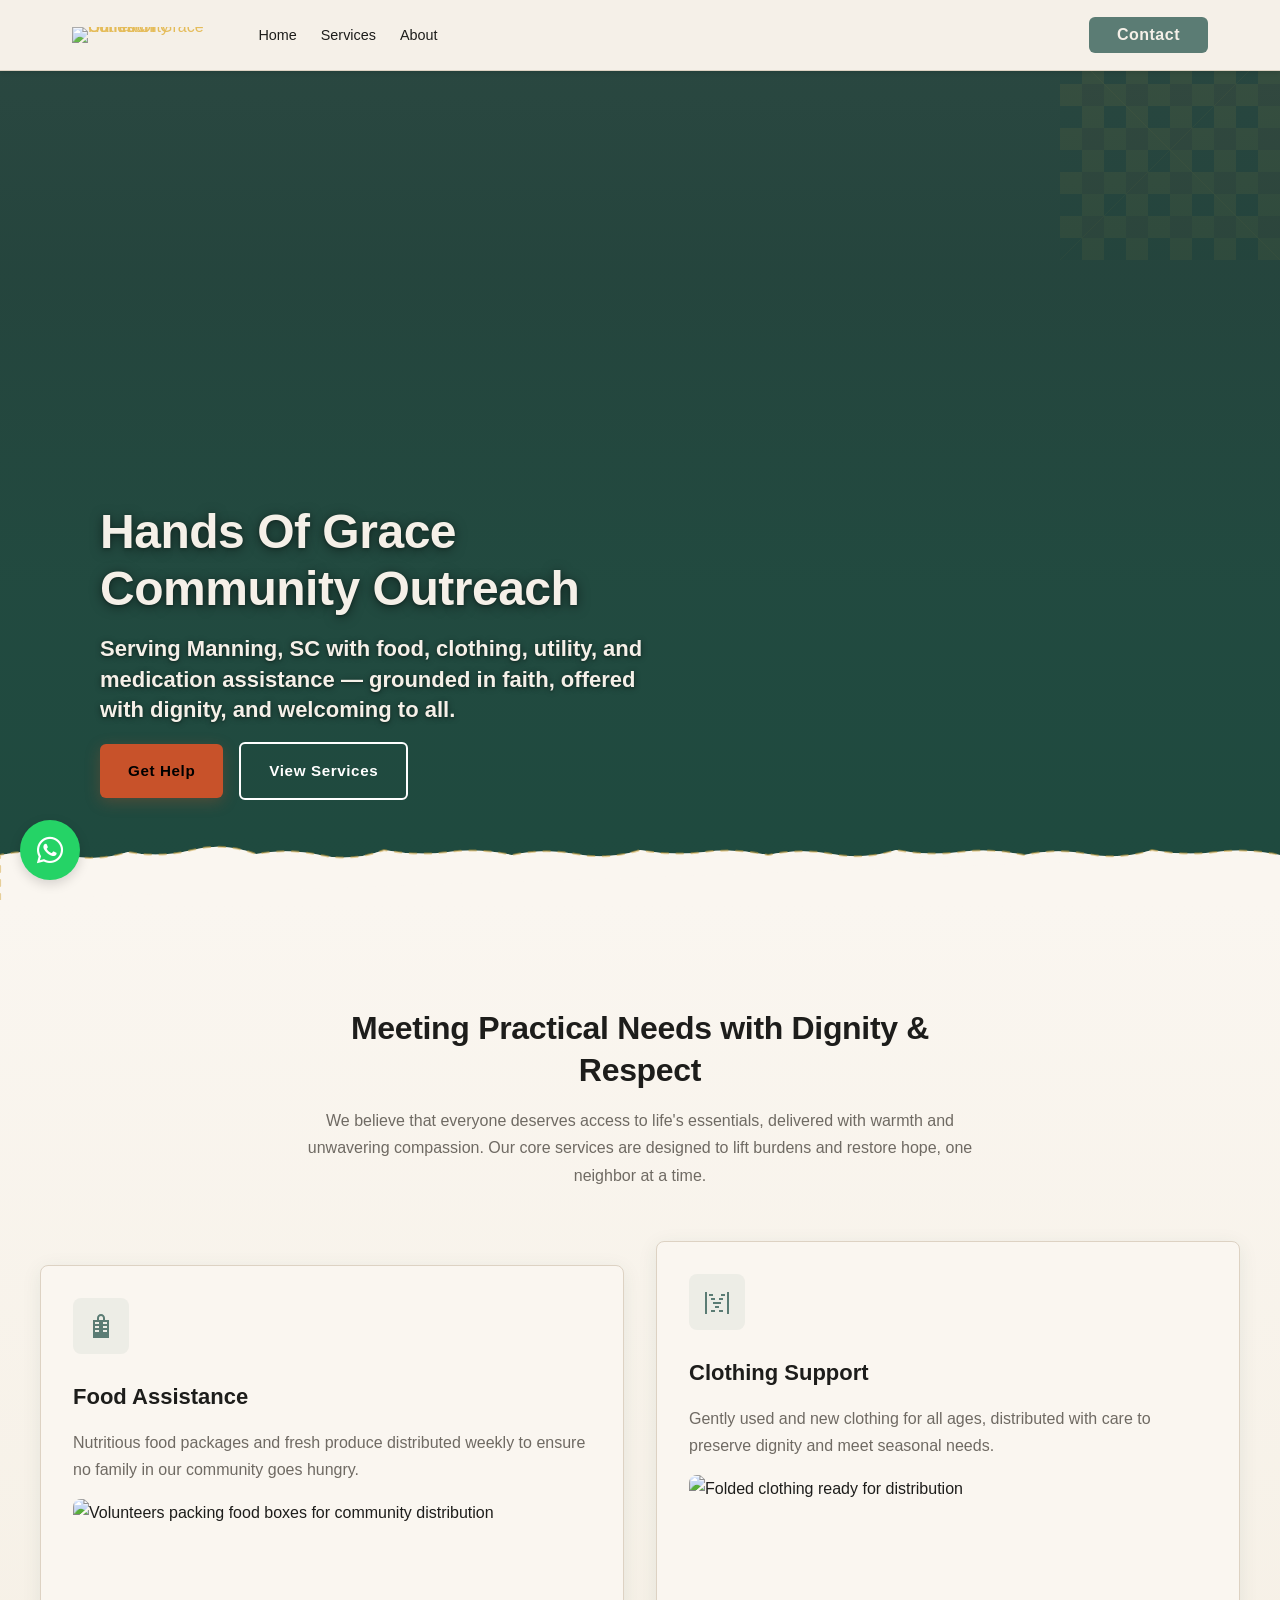
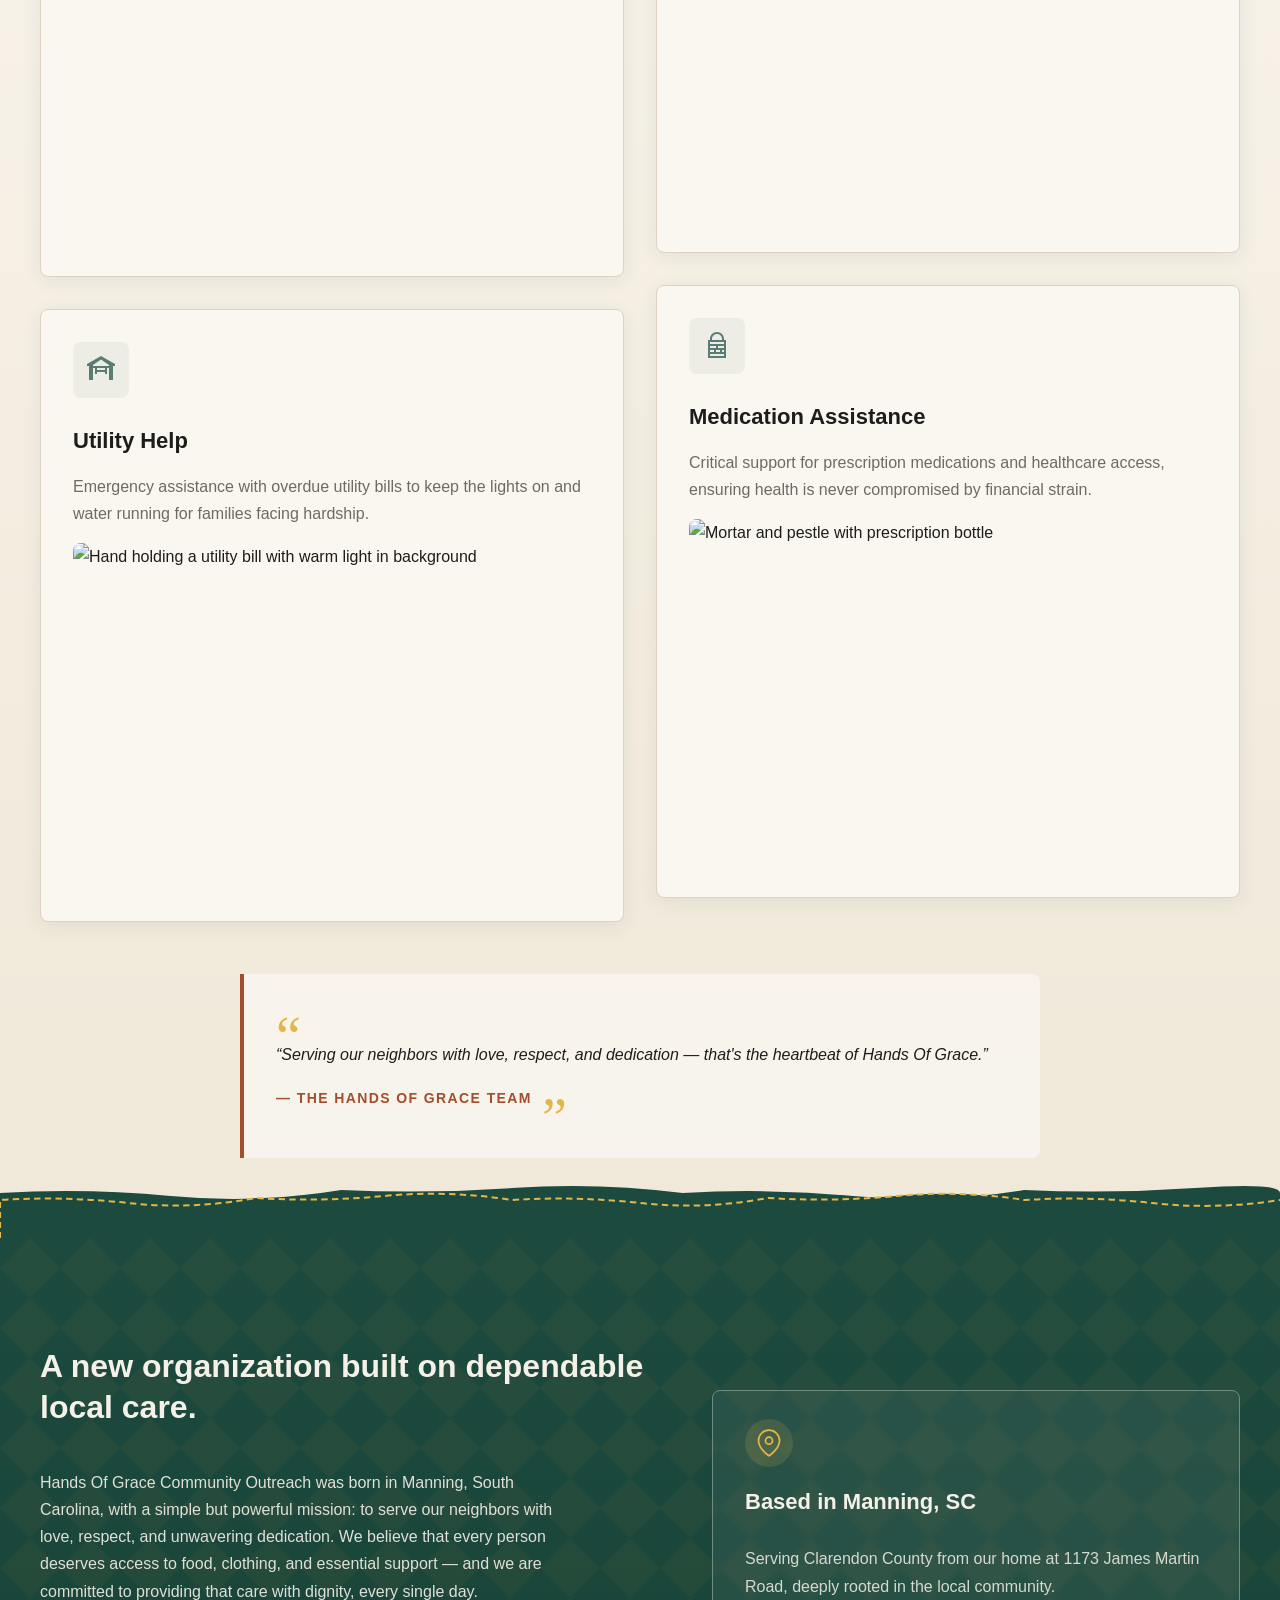
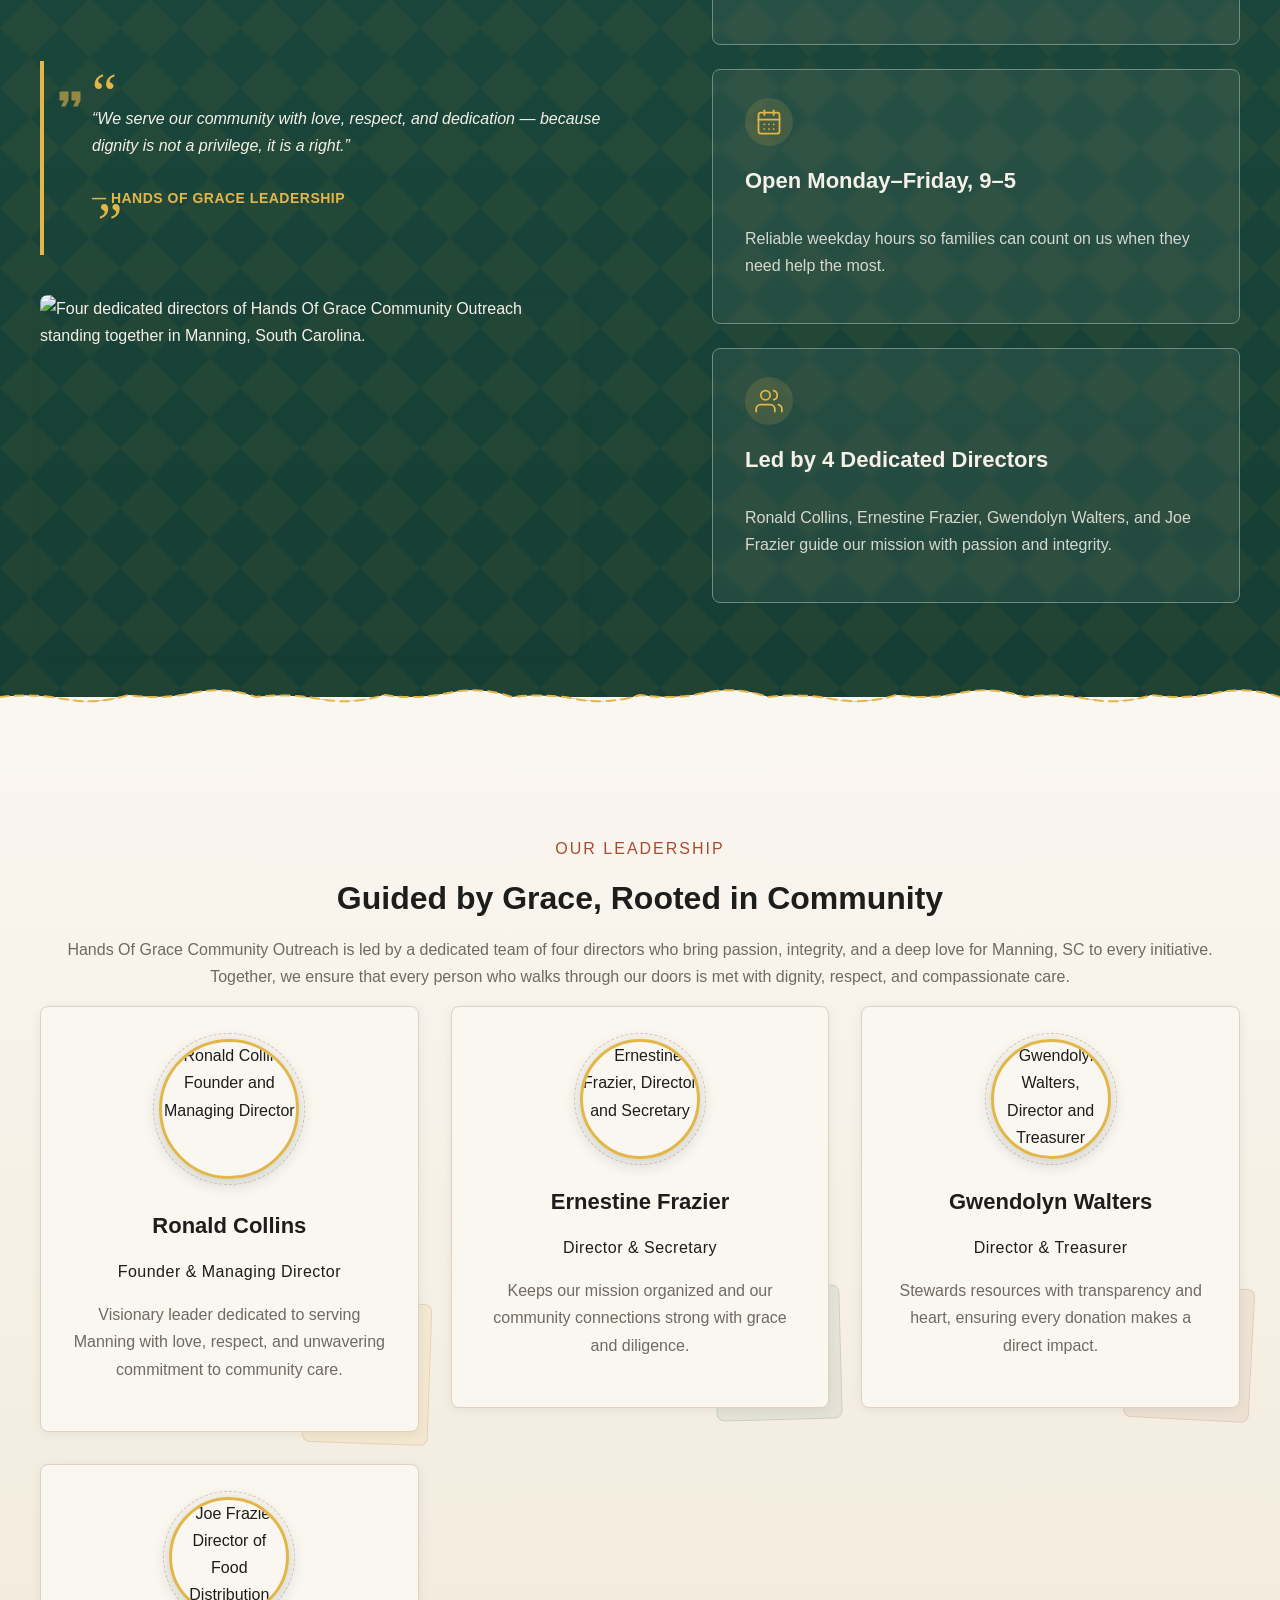
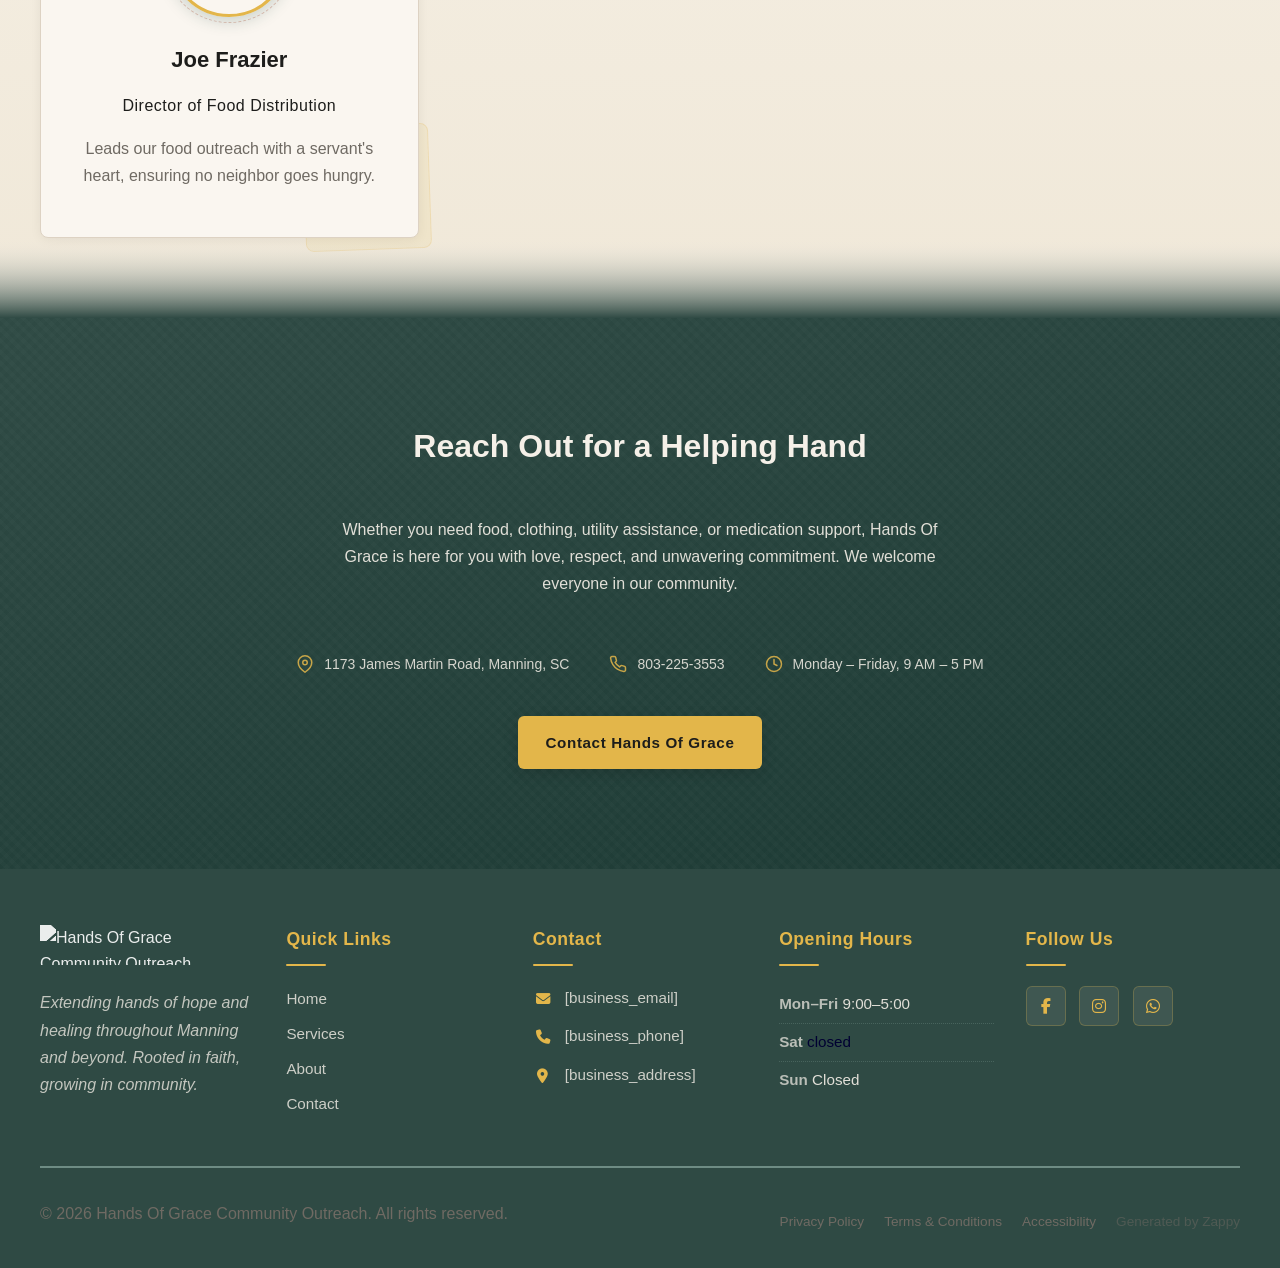
==== commit 67010015: "Incremental sync: 1 page(s) — update_text" ====
--- a/index.html
+++ b/index.html
@@ -362,7 +362,7 @@
 
   <div class="nav-container">
     <div class="nav-brand">
-      <a href="/" class="logo-link"><img class="logo" src="/assets/site-home-image-1.webp" alt="Hands Of Grace Community Outreach"></a>
+      <a href="/" class="logo-link"><img class="logo" src="/assets/hands-of-grace-community-outreach-nonprofit-social-services-logo-1781169308704-jvvuze.webp?v=1781169309654-1pftu8" alt="Hands Of Grace Community Outreach"></a>
     </div>
     
     <ul class="nav-menu" id="navMenu"><li><a href="/">Home</a></li><li><a href="/services">Services</a></li><li><a href="/about">About</a></li></ul>
@@ -1007,7 +1007,7 @@
       <article class="home-team-section__card home-team-section__card--founder">
         <div class="home-team-section__card-inner">
           <figure class="home-team-section__portrait">
-            <img loading="lazy" decoding="async" data-placeholder="home-team-image-1" data-context="Portrait of Ronald Collins, an African American man in his 50s with a warm, kind smile, wearing a simple button-down shirt. He stands in front of a community center in Manning, SC, with soft natural lighting and an earthy, warm color palette." width="400" height="400" src="/assets/site-home-team-image-1.webp" alt="Ronald Collins, Founder and Managing Director">
+            <img loading="lazy" decoding="async" data-placeholder="home-team-image-1" data-context="Portrait of Ronald Collins, an African American man in his 50s with a warm, kind smile, wearing a simple button-down shirt. He stands in front of a community center in Manning, SC, with soft natural lighting and an earthy, warm color palette." width="400" height="400" src="/assets/site-home-team-image-1-1781169021097-4t1z63.webp?v=1781169021097" alt="Ronald Collins, Founder and Managing Director">
             <div class="home-team-section__portrait-border"></div>
           </figure>
           <div class="home-team-section__info">
@@ -1023,7 +1023,7 @@
       <article class="home-team-section__card">
         <div class="home-team-section__card-inner">
           <figure class="home-team-section__portrait">
-            <img loading="lazy" decoding="async" data-placeholder="home-team-image-2" data-context="Portrait of Ernestine Frazier, an African American woman in her 60s with glasses, a gentle and wise expression, wearing a soft cardigan. Background is blurred greenery suggesting a Southern garden." width="300" height="300" src="/assets/site-home-team-image-2.webp" alt="Ernestine Frazier, Director and Secretary">
+            <img loading="lazy" decoding="async" data-placeholder="home-team-image-2" data-context="Portrait of Ernestine Frazier, an African American woman in her 60s with glasses, a gentle and wise expression, wearing a soft cardigan. Background is blurred greenery suggesting a Southern garden." width="300" height="300" src="/assets/site-home-team-image-2-1781169049584-l4y8yb.webp?v=1781169049584" alt="Ernestine Frazier, Director and Secretary">
             <div class="home-team-section__portrait-border"></div>
           </figure>
           <div class="home-team-section__info">
@@ -1039,7 +1039,7 @@
       <article class="home-team-section__card">
         <div class="home-team-section__card-inner">
           <figure class="home-team-section__portrait">
-            <img loading="lazy" decoding="async" data-placeholder="home-team-image-3" data-context="Portrait of Gwendolyn Walters, an African American woman in her 50s with a confident, nurturing presence, wearing a warm-toned blouse. She is seated at a wooden desk with community flyers, smiling softly." width="300" height="300" src="/assets/site-home-team-image-3.webp" alt="Gwendolyn Walters, Director and Treasurer">
+            <img loading="lazy" decoding="async" data-placeholder="home-team-image-3" data-context="Portrait of Gwendolyn Walters, an African American woman in her 50s with a confident, nurturing presence, wearing a warm-toned blouse. She is seated at a wooden desk with community flyers, smiling softly." width="300" height="300" src="/assets/site-home-team-image-3-1781169071299-2f4wt0.webp?v=1781169071299" alt="Gwendolyn Walters, Director and Treasurer">
             <div class="home-team-section__portrait-border"></div>
           </figure>
           <div class="home-team-section__info">
@@ -1055,7 +1055,7 @@
       <article class="home-team-section__card">
         <div class="home-team-section__card-inner">
           <figure class="home-team-section__portrait">
-            <img loading="lazy" decoding="async" data-placeholder="home-team-image-4" data-context="Portrait of Joe Frazier, an African American man in his 60s with a friendly, approachable demeanor, wearing a casual polo shirt. He stands near a food pantry shelf stocked with canned goods, representing his role in food distribution." width="300" height="300" src="/assets/site-home-team-image-4.webp" alt="Joe Frazier, Director of Food Distribution">
+            <img loading="lazy" decoding="async" data-placeholder="home-team-image-4" data-context="Portrait of Joe Frazier, an African American man in his 60s with a friendly, approachable demeanor, wearing a casual polo shirt. He stands near a food pantry shelf stocked with canned goods, representing his role in food distribution." width="300" height="300" src="/assets/site-home-team-image-4-1781169094304-n4d9dh.webp?v=1781169094304" alt="Joe Frazier, Director of Food Distribution">
             <div class="home-team-section__portrait-border"></div>
           </figure>
           <div class="home-team-section__info">
@@ -1116,7 +1116,7 @@
   <div class="footer-container">
     <div class="footer-top">
       <div class="footer-col footer-brand-col">
-        <img src="/assets/hands-of-grace-community-outreach-nonprofit-social-services-logo.webp" alt="Hands Of Grace Community Outreach" class="logo">
+        <img src="/assets/hands-of-grace-community-outreach-nonprofit-social-services-logo.webp" alt="Hands Of Grace Community Outreach" class="logo" data-element-type="image" data-element-id="img-1781169323631-v1w5tw5r6" data-zappy-footer-image="true" style="">
         <p class="footer-tagline">Extending hands of hope and healing throughout Manning and beyond. Rooted in faith, growing in community.</p>
       </div>
       <div class="footer-col footer-links-col">
@@ -1132,31 +1132,31 @@
         <h4>Contact</h4>
         <ul class="footer-contact">
           <li>
-            <span class="contact-icon"><i class="fas fa-envelope"></i></span>
+            <span class="contact-icon"><i class="fas fa-envelope" data-element-type="icon" data-element-id="icon-1781169323624-bmnwhh3vc" data-icon-type="fontawesome"></i></span>
             <span class="contact-text"><a href="mailto:[business_email]">[business_email]</a></span>
           </li>
           <li>
-            <span class="contact-icon"><i class="fas fa-phone"></i></span>
+            <span class="contact-icon"><i class="fas fa-phone" data-element-type="icon" data-element-id="icon-1781169323624-4wov96627" data-icon-type="fontawesome"></i></span>
             <span class="contact-text"><a href="tel:[business_phone]">[business_phone]</a></span>
           </li>
-          <li><a href="/"><span class="contact-icon"><i class="fas fa-map-marker-alt"></i></span>
+          <li><a href="/"><span class="contact-icon"><i class="fas fa-map-marker-alt" data-element-type="icon" data-element-id="icon-1781169323625-jrti56vzn" data-icon-type="fontawesome"></i></span>
             <span class="contact-text">[business_address]</span></a></li>
         </ul>
       </div>
       <div class="footer-col footer-hours-col">
         <h4>Opening Hours</h4>
         <ul class="footer-hours">
-          <li><a href="/"><span class="hours-day">Mon–Fri</span> <span class="hours-time">09:00–18:00</span></a></li>
-          <li><a href="/"><span class="hours-day">Sat</span> <span class="hours-time">09:00–13:00</span></a></li>
+          <li><a href="/" style=""><span class="hours-day">Mon–Fri</span> <span class="hours-time">9:00–5:00</span></a></li>
+          <li><a href="/" style=""><span class="hours-day">Sat</span>&nbsp;<font color="rgba(245, 240, 232, 0.9)">closed</font></a></li>
           <li><a href="/"><span class="hours-day">Sun</span> <span class="hours-time">Closed</span></a></li>
         </ul>
       </div>
       <div class="footer-col footer-social-col">
         <h4>Follow Us</h4>
         <div class="footer-social">
-          <a href="#" aria-label="Facebook" data-zappy-social-placeholder="true"><i class="fab fa-facebook-f"></i></a>
-          <a href="#" aria-label="Instagram" data-zappy-social-placeholder="true"><i class="fab fa-instagram"></i></a>
-          <a href="#" aria-label="WhatsApp" data-zappy-social-placeholder="true"><i class="fab fa-whatsapp"></i></a>
+          <a href="#" aria-label="Facebook" data-zappy-social-placeholder="true"><i class="fab fa-facebook-f" data-element-type="icon" data-element-id="icon-1781169323625-2bahlrl9v" data-icon-type="fontawesome"></i></a>
+          <a href="#" aria-label="Instagram" data-zappy-social-placeholder="true"><i class="fab fa-instagram" data-element-type="icon" data-element-id="icon-1781169323625-w77wxum0u" data-icon-type="fontawesome"></i></a>
+          <a href="#" aria-label="WhatsApp" data-zappy-social-placeholder="true"><i class="fab fa-whatsapp" data-element-type="icon" data-element-id="icon-1781169323625-nnhs2gylh" data-icon-type="fontawesome"></i></a>
         </div>
       </div>
     </div>
